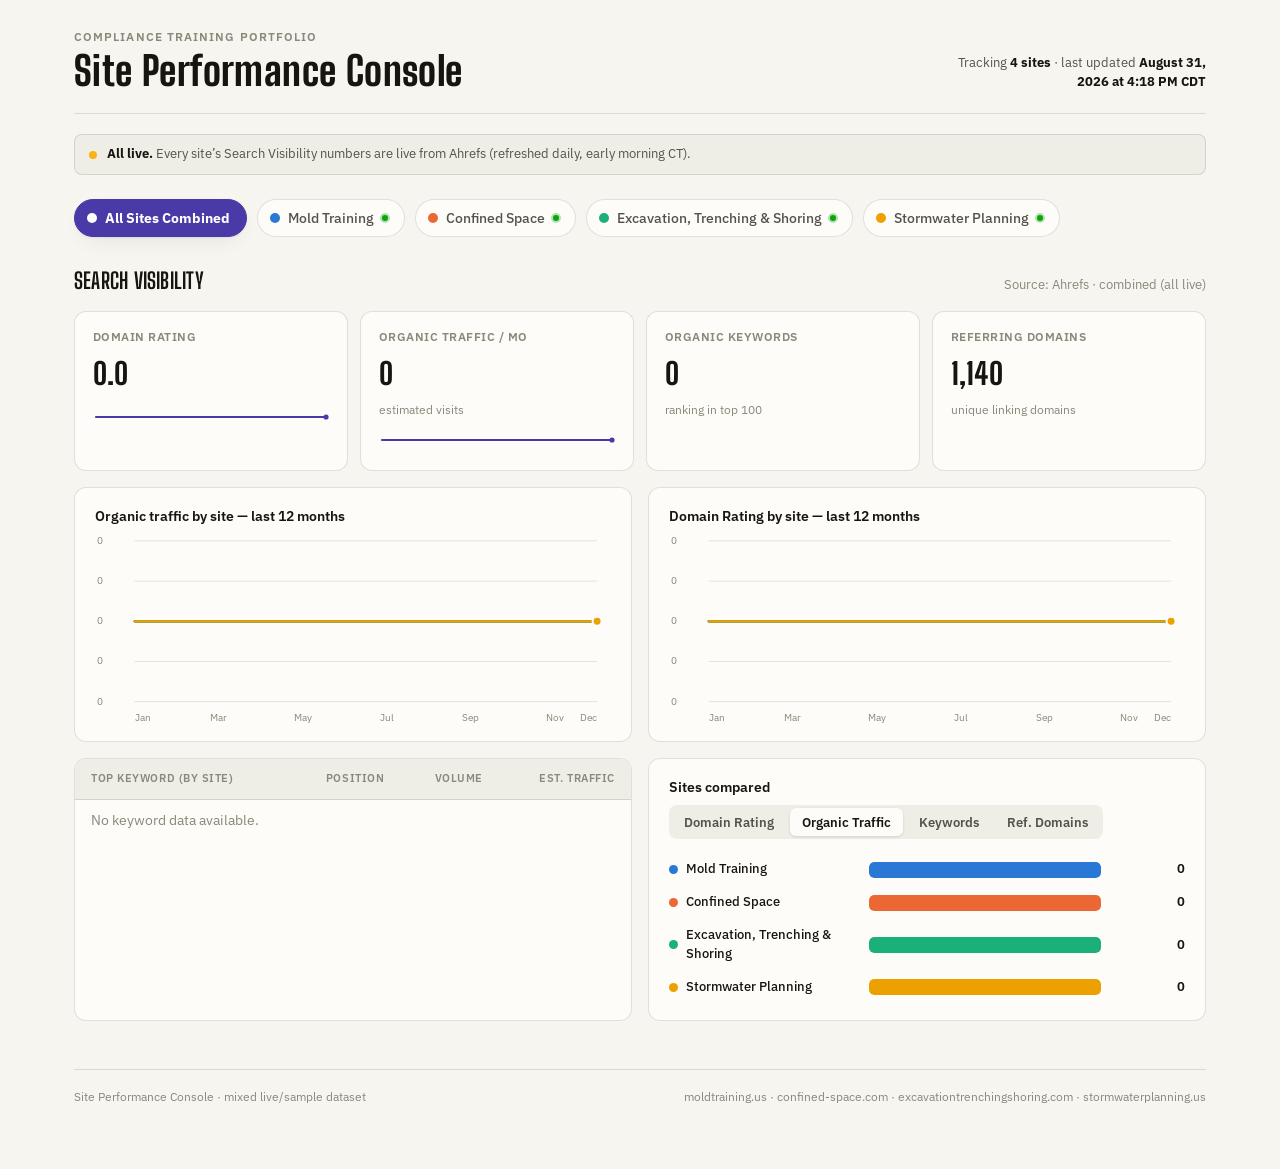
==== index.html @ d54c28fd "Show Central time on the last-updated timestamp "Last updated" now reflects the data file's actual g" ====
<!doctype html>
<html lang="en">
<head>
<meta charset="utf-8">
<meta name="viewport" content="width=device-width,initial-scale=1">
<title>Site Performance Console</title>
<link rel="preconnect" href="https://fonts.googleapis.com">
<link rel="preconnect" href="https://fonts.gstatic.com" crossorigin>
<link href="https://fonts.googleapis.com/css2?family=Big+Shoulders+Display:wght@700;800&family=IBM+Plex+Sans:wght@400;500;600;700&display=swap" rel="stylesheet">

<style>
  /* ============ TOKENS ============ */
  :root{
    color-scheme: light;
    --bg: #f6f5f0;
    --surface: #fdfcf9;
    --surface-2: #efeee6;
    --surface-3: #e8e6dc;
    --text-primary: #17150f;
    --text-secondary: #55524a;
    --text-muted: #8b8779;
    --border: rgba(23,21,15,0.12);
    --border-strong: rgba(23,21,15,0.20);
    --grid-line: #e4e2d8;

    --accent: #4a3aa7;      /* portfolio / combined-view identity (violet, slot 7) */
    --accent-soft: #4a3aa71a;

    --site-mold: #2a78d6;       /* slot 1 blue */
    --site-confined: #eb6834;   /* slot 2 orange */
    --site-excavation: #1baf7a; /* slot 3 aqua */
    --site-stormwater: #eda100; /* slot 4 yellow */

    --good: #0ca30c;
    --warning: #fab219;
    --serious: #ec835a;
    --critical: #d03b3b;
    --delta-good: #006300;
    --delta-bad: #d03b3b;

    --shadow: 0 1px 2px rgba(23,21,15,0.06), 0 8px 24px -12px rgba(23,21,15,0.16);
  }
  @media (prefers-color-scheme: dark){
    :root:not([data-theme="light"]){
      color-scheme: dark;
      --bg: #0e0d0b;
      --surface: #18170f;
      --surface-2: #201f16;
      --surface-3: #29271b;
      --text-primary: #f7f5ee;
      --text-secondary: #c7c3b4;
      --text-muted: #928d7a;
      --border: rgba(247,245,238,0.12);
      --border-strong: rgba(247,245,238,0.22);
      --grid-line: #2c2a20;

      --accent: #9085e9;
      --accent-soft: #9085e926;

      --site-mold: #3987e5;
      --site-confined: #d95926;
      --site-excavation: #199e70;
      --site-stormwater: #c98500;

      --good: #0ca30c;
      --warning: #fab219;
      --serious: #ec835a;
      --critical: #e66767;
      --delta-good: #0ca30c;
      --delta-bad: #e66767;

      --shadow: 0 1px 2px rgba(0,0,0,0.3), 0 8px 28px -12px rgba(0,0,0,0.5);
    }
  }
  :root[data-theme="dark"]{
    color-scheme: dark;
    --bg: #0e0d0b;
    --surface: #18170f;
    --surface-2: #201f16;
    --surface-3: #29271b;
    --text-primary: #f7f5ee;
    --text-secondary: #c7c3b4;
    --text-muted: #928d7a;
    --border: rgba(247,245,238,0.12);
    --border-strong: rgba(247,245,238,0.22);
    --grid-line: #2c2a20;

    --accent: #9085e9;
    --accent-soft: #9085e926;

    --site-mold: #3987e5;
    --site-confined: #d95926;
    --site-excavation: #199e70;
    --site-stormwater: #c98500;

    --good: #0ca30c;
    --warning: #fab219;
    --serious: #ec835a;
    --critical: #e66767;
    --delta-good: #0ca30c;
    --delta-bad: #e66767;

    --shadow: 0 1px 2px rgba(0,0,0,0.3), 0 8px 28px -12px rgba(0,0,0,0.5);
  }

  *{ box-sizing: border-box; }
  html,body{ margin:0; padding:0; }
  body{
    background: var(--bg);
    color: var(--text-primary);
    font-family: 'IBM Plex Sans', system-ui, -apple-system, 'Segoe UI', sans-serif;
    -webkit-font-smoothing: antialiased;
    line-height: 1.45;
  }
  ::selection{ background: var(--accent-soft); }
  a{ color: inherit; }
  button{ font-family: inherit; }
  :focus-visible{ outline: 2px solid var(--accent); outline-offset: 2px; }

  .wrap{
    max-width: 1180px;
    margin: 0 auto;
    padding: 28px 24px 64px;
  }

  /* ============ HEADER ============ */
  .masthead{
    display:flex;
    justify-content: space-between;
    align-items: flex-end;
    gap: 24px;
    flex-wrap: wrap;
    padding-bottom: 22px;
    border-bottom: 1px solid var(--border);
    margin-bottom: 20px;
  }
  .eyebrow{
    font-size: 12px;
    font-weight: 600;
    letter-spacing: 0.09em;
    text-transform: uppercase;
    color: var(--text-muted);
    margin: 0 0 6px;
  }
  h1{
    font-family: 'Big Shoulders Display', system-ui, sans-serif;
    font-weight: 800;
    font-size: 40px;
    letter-spacing: 0.01em;
    line-height: 1;
    margin: 0;
    text-wrap: balance;
  }
  .masthead-meta{
    text-align: right;
    color: var(--text-secondary);
    font-size: 13px;
    max-width: 280px;
  }
  .masthead-meta strong{ color: var(--text-primary); }

  .sample-banner{
    display:flex;
    align-items:center;
    gap:10px;
    background: var(--surface-2);
    border: 1px solid var(--border);
    border-radius: 8px;
    padding: 10px 14px;
    font-size: 13px;
    color: var(--text-secondary);
    margin-bottom: 24px;
  }
  .sample-banner .dot{
    width:8px; height:8px; border-radius:50%;
    background: var(--warning);
    flex: none;
  }
  .sample-banner b{ color: var(--text-primary); }

  /* ============ SITE SELECTOR ============ */
  .selector-row{
    display:flex;
    align-items:center;
    gap:10px;
    flex-wrap: wrap;
    margin-bottom: 28px;
  }
  .site-chip{
    display:flex;
    align-items:center;
    gap:8px;
    padding: 9px 16px 9px 12px;
    border-radius: 999px;
    border: 1px solid var(--border);
    background: var(--surface);
    color: var(--text-secondary);
    font-size: 14px;
    font-weight: 500;
    cursor: pointer;
    transition: border-color .15s ease, color .15s ease, background .15s ease, box-shadow .15s ease;
    white-space: nowrap;
  }
  .site-chip .swatch{
    width: 10px; height: 10px; border-radius: 50%;
    background: var(--chip-color, var(--text-muted));
    flex: none;
  }
  .site-chip:hover{ border-color: var(--border-strong); color: var(--text-primary); }
  .site-chip[aria-pressed="true"]{
    background: var(--chip-color, var(--accent));
    border-color: var(--chip-color, var(--accent));
    color: #fff;
    box-shadow: var(--shadow);
  }
  .site-chip[aria-pressed="true"] .swatch{ background: #fff; }
  .site-chip.all-chip{ font-weight: 700; }
  .live-dot{
    width: 6px; height: 6px; border-radius: 50%;
    background: var(--good);
    box-shadow: 0 0 0 2px color-mix(in srgb, var(--good) 30%, transparent);
    flex: none;
  }
  .site-chip[aria-pressed="true"] .live-dot{ background: #fff; box-shadow: none; }

  /* ============ SECTION HEADERS ============ */
  .section-head{
    display:flex;
    align-items: baseline;
    justify-content: space-between;
    gap: 12px;
    margin: 40px 0 14px;
  }
  .section-head h2{
    font-family: 'Big Shoulders Display', system-ui, sans-serif;
    font-weight: 700;
    font-size: 22px;
    letter-spacing: 0.01em;
    margin: 0;
    text-transform: uppercase;
  }
  .section-head .section-note{
    font-size: 12.5px;
    color: var(--text-muted);
  }
  .section-head.first{ margin-top: 4px; }

  /* ============ KPI TILES ============ */
  .kpi-grid{
    display:grid;
    grid-template-columns: repeat(auto-fit, minmax(190px, 1fr));
    gap: 12px;
  }
  .kpi-tile{
    background: var(--surface);
    border: 1px solid var(--border);
    border-radius: 12px;
    padding: 16px 18px;
    display:flex;
    flex-direction: column;
    gap: 6px;
    min-width: 0;
  }
  .kpi-label{
    font-size: 12px;
    font-weight: 600;
    letter-spacing: 0.04em;
    text-transform: uppercase;
    color: var(--text-muted);
  }
  .kpi-value-row{
    display:flex;
    align-items: baseline;
    gap: 8px;
  }
  .kpi-value{
    font-family: 'Big Shoulders Display', system-ui, sans-serif;
    font-weight: 800;
    font-size: 30px;
    font-variant-numeric: tabular-nums;
    letter-spacing: 0.005em;
  }
  .kpi-delta{
    font-size: 12.5px;
    font-weight: 600;
    font-variant-numeric: tabular-nums;
    display:flex;
    align-items:center;
    gap:2px;
  }
  .kpi-delta.up{ color: var(--delta-good); }
  .kpi-delta.down{ color: var(--delta-bad); }
  .kpi-spark{ margin-top: 2px; height: 28px; width: 100%; }
  .kpi-sub{ font-size: 12px; color: var(--text-muted); }

  /* ============ CARDS / CHARTS ============ */
  .chart-grid{
    display:grid;
    grid-template-columns: 1fr 1fr;
    gap: 16px;
  }
  @media (max-width: 760px){ .chart-grid{ grid-template-columns: 1fr; } }

  .card{
    background: var(--surface);
    border: 1px solid var(--border);
    border-radius: 12px;
    padding: 18px 20px 16px;
  }
  .card-head{
    display:flex;
    justify-content: space-between;
    align-items:center;
    gap: 10px;
    margin-bottom: 8px;
  }
  .card-title{ font-size: 14px; font-weight: 600; }
  .card-title .unit{ color: var(--text-muted); font-weight: 400; }
  .legend{
    display:flex; gap:12px; flex-wrap:wrap;
    font-size: 12px; color: var(--text-secondary);
  }
  .legend .item{ display:flex; align-items:center; gap:6px; }
  .legend .swatch-line{ width:14px; height:3px; border-radius:2px; }

  .metric-tabs{
    display:flex; gap:4px; flex-wrap: wrap;
    background: var(--surface-2);
    padding: 3px;
    border-radius: 8px;
    width: fit-content;
    margin-bottom: 14px;
  }
  .metric-tab{
    border: none;
    background: transparent;
    color: var(--text-secondary);
    font-size: 12.5px;
    font-weight: 600;
    padding: 6px 12px;
    border-radius: 6px;
    cursor: pointer;
  }
  .metric-tab[aria-pressed="true"]{
    background: var(--surface);
    color: var(--text-primary);
    box-shadow: 0 1px 3px rgba(0,0,0,0.12);
  }

  svg.chart{ width: 100%; height: auto; display:block; overflow: visible; }
  .axis-label{ font-size: 10px; fill: var(--text-muted); font-family: 'IBM Plex Sans', sans-serif; }
  .gridline{ stroke: var(--grid-line); stroke-width: 1; }
  .baseline{ stroke: var(--border-strong); stroke-width: 1; }

  .tooltip{
    position: absolute;
    pointer-events: none;
    background: var(--text-primary);
    color: var(--bg);
    font-size: 12px;
    padding: 7px 10px;
    border-radius: 7px;
    box-shadow: var(--shadow);
    white-space: nowrap;
    opacity: 0;
    transform: translate(-50%, -100%);
    transition: opacity .08s ease;
    z-index: 5;
    line-height: 1.5;
  }
  .tooltip.visible{ opacity: 1; }
  .tooltip .t-row{ display:flex; align-items:center; gap:6px; }
  .tooltip .t-swatch{ width:7px; height:7px; border-radius:50%; flex:none; }
  .chart-wrap{ position: relative; }

  .bar-row{
    display:grid;
    grid-template-columns: 190px 1fr 74px;
    align-items: center;
    gap: 10px;
    padding: 7px 0;
  }
  .bar-row .bar-label{
    display:flex; align-items:center; gap:8px;
    font-size: 13px; font-weight: 500;
  }
  .bar-row .bar-label .swatch{ width:9px; height:9px; border-radius:50%; flex:none; }
  .bar-track{
    background: var(--surface-2);
    border-radius: 5px;
    height: 16px;
    overflow: hidden;
    position: relative;
  }
  .bar-fill{
    height: 100%;
    border-radius: 5px;
    min-width: 3px;
  }
  .bar-value{
    font-size: 13px;
    font-weight: 600;
    font-variant-numeric: tabular-nums;
    text-align: right;
  }

  /* ============ TABLES ============ */
  .table-wrap{ overflow-x: auto; border: 1px solid var(--border); border-radius: 12px; background: var(--surface); }
  table{ width:100%; border-collapse: collapse; font-size: 13.5px; min-width: 480px; }
  thead th{
    text-align: left;
    font-size: 11px;
    font-weight: 600;
    letter-spacing: 0.05em;
    text-transform: uppercase;
    color: var(--text-muted);
    padding: 12px 16px;
    border-bottom: 1px solid var(--border);
    background: var(--surface-2);
    white-space: nowrap;
  }
  thead th.num, td.num{ text-align: right; font-variant-numeric: tabular-nums; }
  tbody td{
    padding: 11px 16px;
    border-bottom: 1px solid var(--border);
    color: var(--text-secondary);
  }
  tbody tr:last-child td{ border-bottom: none; }
  tbody td.primary{ color: var(--text-primary); font-weight: 500; }
  .site-tag{
    display:inline-flex; align-items:center; gap:6px;
    font-size: 12px; font-weight: 500; color: var(--text-primary);
  }
  .site-tag .swatch{ width:8px; height:8px; border-radius:50%; flex:none; }
  .pos-pill{
    display:inline-block;
    font-size: 11.5px;
    font-weight: 700;
    padding: 2px 8px;
    border-radius: 999px;
    background: var(--surface-2);
    color: var(--text-secondary);
  }

  .two-col{ display:grid; grid-template-columns: 1fr 1fr; gap: 16px; }
  @media (max-width: 760px){ .two-col{ grid-template-columns: 1fr; } }

  footer{
    margin-top: 48px;
    padding-top: 18px;
    border-top: 1px solid var(--border);
    font-size: 12px;
    color: var(--text-muted);
    display:flex;
    justify-content: space-between;
    flex-wrap: wrap;
    gap: 8px;
  }

  @media (prefers-reduced-motion: reduce){
    *{ transition: none !important; animation: none !important; }
  }
</style>
</head>
<body>

<div class="wrap">

  <div class="masthead">
    <div>
      <p class="eyebrow">Compliance Training Portfolio</p>
      <h1>Site Performance Console</h1>
    </div>
    <div class="masthead-meta">
      Tracking <strong>4 sites</strong> &middot; last updated <strong id="asOfDate">—</strong>
    </div>
  </div>

  <div class="sample-banner">
    <span class="dot"></span>
    <span id="sampleBannerText"><b>Mixed data.</b> Loading Ahrefs status…</span>
  </div>

  <div class="selector-row" id="siteSelector" role="tablist" aria-label="Select site"></div>

  <!-- SEARCH VISIBILITY -->
  <div class="section-head first">
    <h2 id="seoHeading">Search Visibility</h2>
    <span class="section-note" id="seoSourceNote">Source: Ahrefs (sample)</span>
  </div>
  <div class="kpi-grid" id="seoKpis"></div>

  <div class="chart-grid" style="margin-top:16px;" id="seoCharts"></div>

  <div class="two-col" style="margin-top:16px;">
    <div class="table-wrap">
      <table id="keywordsTable">
        <thead><tr><th id="kwCol1">Top keyword</th><th class="num">Position</th><th class="num">Volume</th><th class="num">Est. traffic</th></tr></thead>
        <tbody></tbody>
      </table>
    </div>
    <div class="card" id="compareCardSeo" style="display:none;">
      <div class="card-head"><span class="card-title">Sites compared</span></div>
      <div class="metric-tabs" id="seoMetricTabs"></div>
      <div id="seoBars"></div>
    </div>
  </div>

  <footer>
    <span>Site Performance Console &middot; mixed live/sample dataset</span>
    <span id="footerSites"></span>
  </footer>

</div>

<script>
(function(){
  "use strict";

  function trailingMonths(n){
    var out = [];
    var d = new Date();
    d.setUTCDate(1);
    for (var i=n-1;i>=0;i--){
      var dt = new Date(Date.UTC(d.getUTCFullYear(), d.getUTCMonth()-i, 1));
      out.push(dt.toLocaleDateString("en-US",{month:"short"}));
    }
    return out;
  }
  var MONTHS = trailingMonths(12);

  var SITES = [
    {
      id: "mold", name: "Mold Training", domain: "moldtraining.us", colorVar: "--site-mold",
      seo: {
        dr: 24, drTrend: [21,21,22,22,23,23,23,24,24,24,24,24],
        organicTraffic: 3200, trafficTrend: [2600,2700,2750,2800,2900,2950,3000,3050,3100,3150,3180,3200],
        organicKeywords: 410, referringDomains: 86,
        keywords: [
          { k: "mold inspector certification", pos: 3, vol: 720, traffic: 210 },
          { k: "mold remediation training online", pos: 5, vol: 480, traffic: 95 },
          { k: "IICRC mold course", pos: 2, vol: 260, traffic: 88 },
          { k: "how to become a mold inspector", pos: 9, vol: 590, traffic: 41 }
        ]
      }
    },
    {
      id: "confined", name: "Confined Space", domain: "confined-space.com", colorVar: "--site-confined",
      seo: {
        dr: 0, drTrend: [0,0,0,0,0,0,0,0,0,0,0,0],
        organicTraffic: 0, trafficTrend: [0,0,0,0,0,0,0,0,0,0,0,0],
        organicKeywords: 0, referringDomains: 336,
        referringDomainsNote: "336 linking domains — mostly low-quality paid-backlink packages; Ahrefs discounts them, which is why Domain Rating stays at 0",
        keywords: []
      }
    },
    {
      id: "excavation", name: "Excavation, Trenching & Shoring", domain: "excavationtrenchingshoring.com", colorVar: "--site-excavation",
      seo: {
        dr: 19, drTrend: [16,17,17,17,18,18,18,19,19,19,19,19],
        organicTraffic: 2100, trafficTrend: [1700,1750,1800,1850,1880,1900,1950,1980,2000,2050,2080,2100],
        organicKeywords: 290, referringDomains: 54,
        keywords: [
          { k: "trenching and shoring training", pos: 3, vol: 390, traffic: 88 },
          { k: "competent person excavation", pos: 5, vol: 320, traffic: 61 },
          { k: "OSHA excavation safety course", pos: 7, vol: 410, traffic: 48 },
          { k: "trench collapse prevention training", pos: 11, vol: 180, traffic: 14 }
        ]
      }
    },
    {
      id: "stormwater", name: "Stormwater Planning", domain: "stormwaterplanning.us", colorVar: "--site-stormwater",
      seo: {
        dr: 27, drTrend: [23,24,24,25,25,26,26,26,27,27,27,27],
        organicTraffic: 4300, trafficTrend: [3400,3500,3600,3700,3800,3900,3980,4050,4120,4200,4250,4300],
        organicKeywords: 380, referringDomains: 97,
        keywords: [
          { k: "SWPPP training course", pos: 2, vol: 610, traffic: 175 },
          { k: "stormwater pollution prevention plan template", pos: 8, vol: 940, traffic: 82 },
          { k: "qualified SWPPP practitioner", pos: 3, vol: 210, traffic: 64 },
          { k: "stormwater compliance training", pos: 6, vol: 260, traffic: 39 }
        ]
      }
    }
  ];

  var state = { active: "all" };

  /* ---------- helpers ---------- */
  function cssVar(name){ return getComputedStyle(document.documentElement).getPropertyValue(name).trim(); }
  function fmtInt(n){ var r = Math.round(n); if (r === 0) r = 0; return r.toLocaleString("en-US"); }
  function fmtFixed(n, digits){ var v = Number(n.toFixed(digits)); if (v === 0) v = 0; return v.toFixed(digits); }
  function fmtPct(n){ return n.toFixed(1) + "%"; }
  function fmtTime(sec){
    var m = Math.floor(sec/60), s = Math.round(sec%60);
    return m + "m " + (s<10?"0":"") + s + "s";
  }
  function pct(from, to){ if (!from) return to ? 100 : 0; return ((to - from) / from) * 100; }
  function el(tag, cls, html){
    var e = document.createElement(tag);
    if (cls) e.className = cls;
    if (html !== undefined) e.innerHTML = html;
    return e;
  }
  function siteById(id){ for (var i=0;i<SITES.length;i++) if (SITES[i].id===id) return SITES[i]; return null; }

  /* aggregate across all sites for combined view */
  function aggregate(){
    var n = SITES.length;
    var sumSeo = { dr:0, organicTraffic:0, organicKeywords:0, referringDomains:0 };
    var drTrend = new Array(12).fill(0);
    var trafficTrend = new Array(12).fill(0);
    SITES.forEach(function(s){
      sumSeo.dr += s.seo.dr;
      sumSeo.organicTraffic += s.seo.organicTraffic;
      sumSeo.organicKeywords += s.seo.organicKeywords;
      sumSeo.referringDomains += s.seo.referringDomains;
      for (var i=0;i<12;i++){
        drTrend[i] += s.seo.drTrend[i];
        trafficTrend[i] += s.seo.trafficTrend[i];
      }
    });
    for (var i=0;i<12;i++) drTrend[i] = drTrend[i]/n;
    var allKeywords = [];
    SITES.forEach(function(s){
      s.seo.keywords.slice(0,2).forEach(function(k){ allKeywords.push(Object.assign({ site:s }, k)); });
    });
    allKeywords.sort(function(a,b){ return b.traffic - a.traffic; });
    return {
      id: "all", name: "All Sites Combined", domain: SITES.length + " sites",
      colorVar: "--accent",
      seo: {
        dr: sumSeo.dr / n, drTrend: drTrend,
        organicTraffic: sumSeo.organicTraffic, trafficTrend: trafficTrend,
        organicKeywords: sumSeo.organicKeywords, referringDomains: sumSeo.referringDomains,
        keywords: allKeywords
      }
    };
  }

  /* ---------- site selector ---------- */
  function renderSelector(){
    var wrap = document.getElementById("siteSelector");
    wrap.innerHTML = "";
    var allChip = el("button", "site-chip all-chip");
    allChip.setAttribute("role","tab");
    allChip.innerHTML = '<span class="swatch"></span><span>All Sites Combined</span>';
    allChip.style.setProperty("--chip-color", cssVar("--accent"));
    allChip.addEventListener("click", function(){ setActive("all"); });
    wrap.appendChild(allChip);

    SITES.forEach(function(s){
      var chip = el("button", "site-chip");
      chip.setAttribute("role","tab");
      chip.innerHTML = '<span class="swatch"></span><span>' + s.name + '</span>' +
        (s.liveSeo ? '<span class="live-dot" title="Live SEO data from Ahrefs"></span>' : '');
      chip.style.setProperty("--chip-color", cssVar(s.colorVar));
      chip.addEventListener("click", function(){ setActive(s.id); });
      wrap.appendChild(chip);
    });
    updateSelectorPressed();
  }
  function updateSelectorPressed(){
    var chips = document.querySelectorAll("#siteSelector .site-chip");
    chips.forEach(function(c, i){
      var id = i === 0 ? "all" : SITES[i-1].id;
      c.setAttribute("aria-pressed", id === state.active ? "true" : "false");
    });
  }

  /* ---------- KPI rendering ---------- */
  function kpiTile(label, value, deltaText, deltaDir, sub, sparkValues, color){
    var tile = el("div", "kpi-tile");
    tile.appendChild(el("div", "kpi-label", label));
    var row = el("div", "kpi-value-row");
    row.appendChild(el("div", "kpi-value", value));
    if (deltaText){
      row.appendChild(el("div", "kpi-delta " + deltaDir, (deltaDir==="up"?"▲ ":"▼ ") + deltaText));
    }
    tile.appendChild(row);
    if (sub) tile.appendChild(el("div", "kpi-sub", sub));
    if (sparkValues){
      var s = el("div", "kpi-spark");
      s.innerHTML = sparkSVG(sparkValues, color);
      tile.appendChild(s);
    }
    return tile;
  }

  function sparkSVG(values, color){
    var w = 240, h = 28, pad = 3;
    var min = Math.min.apply(null, values), max = Math.max.apply(null, values);
    if (min === max){ min -= 1; max += 1; }
    var pts = values.map(function(v, i){
      var x = pad + (i/(values.length-1)) * (w - pad*2);
      var y = h - pad - ((v-min)/(max-min)) * (h - pad*2);
      return [x,y];
    });
    var d = "M" + pts.map(function(p){ return p[0].toFixed(1)+","+p[1].toFixed(1); }).join(" L");
    var last = pts[pts.length-1];
    return '<svg viewBox="0 0 '+w+' '+h+'" preserveAspectRatio="none" style="width:100%;height:100%;overflow:visible;">'+
      '<path d="'+d+'" fill="none" stroke="'+color+'" stroke-width="2" stroke-linecap="round" stroke-linejoin="round"/>'+
      '<circle cx="'+last[0].toFixed(1)+'" cy="'+last[1].toFixed(1)+'" r="2.6" fill="'+color+'"/>'+
      '</svg>';
  }

  function renderSeoKpis(data, color){
    var wrap = document.getElementById("seoKpis");
    wrap.innerHTML = "";
    var d0 = data.seo.drTrend[0], d1 = data.seo.dr;
    var t0 = data.seo.trafficTrend[0], t1 = data.seo.organicTraffic;
    var drDelta = d1 - d0;
    var trafficDelta = pct(t0, t1);
    var drDeltaText = Math.abs(drDelta) > 0.05 ? (Math.abs(drDelta).toFixed(1) + " pts / 12mo") : null;
    var trafficDeltaText = Math.abs(trafficDelta) > 0.05 ? (Math.abs(trafficDelta).toFixed(0) + "% / 12mo") : null;
    var drSub = (data.liveSeo && data.seoAsOf) ? ("as of " + fmtAsOf(data.seoAsOf)) : null;

    wrap.appendChild(kpiTile("Domain Rating", data.seo.dr.toFixed(state.active==="all"?1:0),
      drDeltaText, drDelta>=0?"up":"down", drSub, data.seo.drTrend, color));
    wrap.appendChild(kpiTile("Organic Traffic / mo", fmtInt(data.seo.organicTraffic),
      trafficDeltaText, trafficDelta>=0?"up":"down", "estimated visits", data.seo.trafficTrend, color));
    wrap.appendChild(kpiTile("Organic Keywords", fmtInt(data.seo.organicKeywords), null, null, "ranking in top 100"));
    wrap.appendChild(kpiTile("Referring Domains", fmtInt(data.seo.referringDomains), null, null, data.seo.referringDomainsNote || "unique linking domains"));
  }

  function fmtAsOf(iso){
    var d = new Date(iso + "T00:00:00");
    return d.toLocaleDateString("en-US", { month:"short", day:"numeric" });
  }


  /* ---------- line chart with hover ---------- */
  function buildLineChart(container, series, opts){
    opts = opts || {};
    var w = 520, h = 200, padL = 40, padR = 14, padT = 14, padB = 24;
    var innerW = w - padL - padR, innerH = h - padT - padB;

    var allVals = [];
    series.forEach(function(s){ allVals = allVals.concat(s.values); });
    var min = Math.min.apply(null, allVals), max = Math.max.apply(null, allVals);
    var span = max - min || 1;
    min -= span*0.08; max += span*0.08;

    function xAt(i){ return padL + (i/(MONTHS.length-1)) * innerW; }
    function yAt(v){ return padT + innerH - ((v-min)/(max-min)) * innerH; }

    var svgns = "http://www.w3.org/2000/svg";
    var svg = document.createElementNS(svgns, "svg");
    svg.setAttribute("viewBox", "0 0 " + w + " " + h);
    svg.setAttribute("class", "chart");
    svg.setAttribute("role", "img");
    svg.setAttribute("aria-label", opts.ariaLabel || "line chart");

    var gridCount = 4;
    for (var g=0; g<=gridCount; g++){
      var gy = padT + (innerH/gridCount)*g;
      var line = document.createElementNS(svgns, "line");
      line.setAttribute("x1", padL); line.setAttribute("x2", w-padR);
      line.setAttribute("y1", gy); line.setAttribute("y2", gy);
      line.setAttribute("class", "gridline");
      svg.appendChild(line);
      var val = max - (span_full(min,max)/gridCount)*g;
      var label = document.createElementNS(svgns, "text");
      label.setAttribute("x", 2); label.setAttribute("y", gy+3);
      label.setAttribute("class", "axis-label");
      label.textContent = opts.yFormat ? opts.yFormat(val) : Math.round(val);
      svg.appendChild(label);
    }
    function span_full(a,b){ return b-a; }

    MONTHS.forEach(function(m, i){
      if (i % (MONTHS.length > 8 ? 2 : 1) !== 0 && i !== MONTHS.length-1) return;
      var t = document.createElementNS(svgns, "text");
      t.setAttribute("x", xAt(i)); t.setAttribute("y", h-4);
      t.setAttribute("class", "axis-label");
      t.setAttribute("text-anchor", i===0 ? "start" : (i===MONTHS.length-1 ? "end" : "middle"));
      t.textContent = m;
      svg.appendChild(t);
    });

    series.forEach(function(s){
      var gradId = "grad-" + Math.random().toString(36).slice(2);
      var defs = document.createElementNS(svgns, "defs");
      var grad = document.createElementNS(svgns, "linearGradient");
      grad.setAttribute("id", gradId);
      grad.setAttribute("x1","0"); grad.setAttribute("y1","0"); grad.setAttribute("x2","0"); grad.setAttribute("y2","1");
      var stop1 = document.createElementNS(svgns,"stop"); stop1.setAttribute("offset","0%"); stop1.setAttribute("stop-color", s.color); stop1.setAttribute("stop-opacity","0.22");
      var stop2 = document.createElementNS(svgns,"stop"); stop2.setAttribute("offset","100%"); stop2.setAttribute("stop-color", s.color); stop2.setAttribute("stop-opacity","0");
      grad.appendChild(stop1); grad.appendChild(stop2);
      defs.appendChild(grad); svg.appendChild(defs);

      var pts = s.values.map(function(v,i){ return [xAt(i), yAt(v)]; });
      var linePath = "M" + pts.map(function(p){ return p[0].toFixed(1)+","+p[1].toFixed(1); }).join(" L");
      var areaPath = linePath + " L" + pts[pts.length-1][0].toFixed(1) + "," + (padT+innerH) + " L" + pts[0][0].toFixed(1) + "," + (padT+innerH) + " Z";

      if (series.length === 1){
        var area = document.createElementNS(svgns, "path");
        area.setAttribute("d", areaPath);
        area.setAttribute("fill", "url(#"+gradId+")");
        area.setAttribute("stroke", "none");
        svg.appendChild(area);
      }

      var path = document.createElementNS(svgns, "path");
      path.setAttribute("d", linePath);
      path.setAttribute("fill", "none");
      path.setAttribute("stroke", s.color);
      path.setAttribute("stroke-width", "2.25");
      path.setAttribute("stroke-linecap", "round");
      path.setAttribute("stroke-linejoin", "round");
      svg.appendChild(path);

      var endPt = pts[pts.length-1];
      var endDot = document.createElementNS(svgns, "circle");
      endDot.setAttribute("cx", endPt[0]); endDot.setAttribute("cy", endPt[1]);
      endDot.setAttribute("r", "4.5");
      endDot.setAttribute("fill", s.color);
      endDot.setAttribute("stroke", cssVar("--surface"));
      endDot.setAttribute("stroke-width", "2");
      svg.appendChild(endDot);

      s._pts = pts;
    });

    // hover layer
    var hoverLine = document.createElementNS(svgns, "line");
    hoverLine.setAttribute("y1", padT); hoverLine.setAttribute("y2", padT+innerH);
    hoverLine.setAttribute("stroke", cssVar("--border-strong"));
    hoverLine.setAttribute("stroke-width","1");
    hoverLine.setAttribute("opacity","0");
    svg.appendChild(hoverLine);

    var hoverDots = series.map(function(s){
      var c = document.createElementNS(svgns, "circle");
      c.setAttribute("r","5"); c.setAttribute("fill", s.color);
      c.setAttribute("stroke", cssVar("--surface")); c.setAttribute("stroke-width","2");
      c.setAttribute("opacity","0");
      svg.appendChild(c);
      return c;
    });

    var overlay = document.createElementNS(svgns, "rect");
    overlay.setAttribute("x", padL); overlay.setAttribute("y", padT);
    overlay.setAttribute("width", innerW); overlay.setAttribute("height", innerH);
    overlay.setAttribute("fill", "transparent");
    svg.appendChild(overlay);

    var chartWrap = el("div", "chart-wrap");
    chartWrap.appendChild(svg);
    var tooltip = el("div", "tooltip");
    chartWrap.appendChild(tooltip);
    container.appendChild(chartWrap);

    overlay.addEventListener("mousemove", function(e){
      var rect = svg.getBoundingClientRect();
      var scaleX = w / rect.width;
      var mx = (e.clientX - rect.left) * scaleX;
      var idx = Math.round(((mx - padL) / innerW) * (MONTHS.length-1));
      idx = Math.max(0, Math.min(MONTHS.length-1, idx));
      var hx = xAt(idx);
      hoverLine.setAttribute("x1", hx); hoverLine.setAttribute("x2", hx);
      hoverLine.setAttribute("opacity","1");
      var html = "<div style='font-weight:600;margin-bottom:3px;'>" + MONTHS[idx] + "</div>";
      series.forEach(function(s, si){
        var pt = s._pts[idx];
        hoverDots[si].setAttribute("cx", pt[0]); hoverDots[si].setAttribute("cy", pt[1]);
        hoverDots[si].setAttribute("opacity","1");
        var v = s.values[idx];
        html += "<div class='t-row'><span class='t-swatch' style='background:"+s.color+"'></span>" +
          s.name + ": <strong>" + (opts.yFormat ? opts.yFormat(v) : fmtInt(v)) + "</strong></div>";
      });
      tooltip.innerHTML = html;
      tooltip.classList.add("visible");
      var boundRect = chartWrap.getBoundingClientRect();
      var tipX = (hx/w) * boundRect.width;
      tooltip.style.left = tipX + "px";
      tooltip.style.top = "0px";
    });
    overlay.addEventListener("mouseleave", function(){
      hoverLine.setAttribute("opacity","0");
      hoverDots.forEach(function(d){ d.setAttribute("opacity","0"); });
      tooltip.classList.remove("visible");
    });
  }

  function renderSeoCharts(data, color){
    var wrap = document.getElementById("seoCharts");
    wrap.innerHTML = "";

    if (state.active === "all"){
      var card1 = el("div", "card");
      card1.appendChild(el("div","card-title","Organic traffic by site — last 12 months"));
      buildLineChart(card1, SITES.map(function(s){ return { name: s.name, color: cssVar(s.colorVar), values: s.seo.trafficTrend }; }),
        { ariaLabel: "Organic traffic by site", yFormat: fmtInt });
      wrap.appendChild(card1);

      var card2 = el("div", "card");
      card2.appendChild(el("div","card-title","Domain Rating by site — last 12 months"));
      buildLineChart(card2, SITES.map(function(s){ return { name: s.name, color: cssVar(s.colorVar), values: s.seo.drTrend }; }),
        { ariaLabel: "Domain rating by site", yFormat: function(v){ return fmtFixed(v, 0); } });
      wrap.appendChild(card2);
    } else {
      var c1 = el("div","card");
      c1.appendChild(el("div","card-title","Organic traffic <span class='unit'>— last 12 months</span>"));
      buildLineChart(c1, [{ name: data.name, color: color, values: data.seo.trafficTrend }], { ariaLabel:"Organic traffic trend", yFormat: fmtInt });
      wrap.appendChild(c1);

      var c2 = el("div","card");
      c2.appendChild(el("div","card-title","Domain Rating <span class='unit'>— last 12 months</span>"));
      buildLineChart(c2, [{ name: data.name, color: color, values: data.seo.drTrend }], { ariaLabel:"Domain rating trend", yFormat: function(v){ return fmtFixed(v, 0); } });
      wrap.appendChild(c2);
    }
  }

  /* ---------- comparison bar charts (All Sites view) ---------- */
  var SEO_METRICS = [
    { key: "dr", label: "Domain Rating", format: function(v){return v.toFixed(0);}, get: function(s){return s.seo.dr;} },
    { key: "traffic", label: "Organic Traffic", format: fmtInt, get: function(s){return s.seo.organicTraffic;} },
    { key: "keywords", label: "Keywords", format: fmtInt, get: function(s){return s.seo.organicKeywords;} },
    { key: "domains", label: "Ref. Domains", format: fmtInt, get: function(s){return s.seo.referringDomains;} }
  ];

  function renderMetricTabs(container, metrics, activeKey, onChange){
    container.innerHTML = "";
    metrics.forEach(function(m){
      var tab = el("button", "metric-tab", m.label);
      tab.setAttribute("aria-pressed", m.key === activeKey ? "true" : "false");
      tab.addEventListener("click", function(){ onChange(m.key); });
      container.appendChild(tab);
    });
  }

  function renderBarCompare(container, metrics, activeKey){
    var metric = metrics.filter(function(m){ return m.key === activeKey; })[0];
    container.innerHTML = "";
    var maxVal = Math.max.apply(null, SITES.map(metric.get));
    SITES.slice().sort(function(a,b){ return metric.get(b) - metric.get(a); }).forEach(function(s){
      var row = el("div","bar-row");
      var label = el("div","bar-label");
      label.innerHTML = '<span class="swatch" style="background:'+cssVar(s.colorVar)+'"></span>' + s.name;
      row.appendChild(label);
      var track = el("div","bar-track");
      var fill = el("div","bar-fill");
      var val = metric.get(s);
      fill.style.width = (val/maxVal*100).toFixed(0) + "%";
      fill.style.background = cssVar(s.colorVar);
      track.appendChild(fill);
      row.appendChild(track);
      row.appendChild(el("div","bar-value", metric.format(val)));
      container.appendChild(row);
    });
  }

  var seoActiveMetric = "traffic";

  function renderCompareCards(){
    var seoCard = document.getElementById("compareCardSeo");
    if (state.active === "all"){
      seoCard.style.display = "";

      renderMetricTabs(document.getElementById("seoMetricTabs"), SEO_METRICS, seoActiveMetric, function(key){
        seoActiveMetric = key;
        renderCompareCards();
      });
      renderBarCompare(document.getElementById("seoBars"), SEO_METRICS, seoActiveMetric);
    } else {
      seoCard.style.display = "none";
    }
  }

  /* ---------- tables ---------- */
  function renderKeywordsTable(data){
    var tbody = document.querySelector("#keywordsTable tbody");
    tbody.innerHTML = "";
    document.getElementById("kwCol1").textContent = state.active === "all" ? "Top keyword (by site)" : "Top keyword";
    if (!data.seo.keywords.length){
      var emptyRow = document.createElement("tr");
      emptyRow.innerHTML = "<td class='primary' colspan='4' style='color:var(--text-muted);font-weight:400;'>" +
        (data.liveSeo ? "No ranking keywords yet — Ahrefs reports 0 organic keywords for this domain." : "No keyword data available.") +
        "</td>";
      tbody.appendChild(emptyRow);
      return;
    }
    data.seo.keywords.slice(0,6).forEach(function(k){
      var tr = document.createElement("tr");
      var nameCell = "<td class='primary'>" + k.k + (k.site ? "<br><span class='site-tag'><span class='swatch' style='background:"+cssVar(k.site.colorVar)+"'></span>"+k.site.name+"</span>" : "") + "</td>";
      tr.innerHTML = nameCell +
        "<td class='num'><span class='pos-pill'>#"+k.pos+"</span></td>" +
        "<td class='num'>" + fmtInt(k.vol) + "</td>" +
        "<td class='num'>" + fmtInt(k.traffic) + "</td>";
      tbody.appendChild(tr);
    });
  }

  /* ---------- live Ahrefs data ---------- */
  var lastGeneratedAt = null;

  function formatAsOf(iso){
    var d = iso ? new Date(iso) : new Date();
    return new Intl.DateTimeFormat("en-US", {
      month: "long", day: "numeric", year: "numeric",
      hour: "numeric", minute: "2-digit",
      timeZone: "America/Chicago", timeZoneName: "short"
    }).format(d);
  }

  function loadLiveData(){
    return fetch("data/latest.json", { cache: "no-store" })
      .then(function(res){ if (!res.ok) throw new Error("no data file"); return res.json(); })
      .then(function(payload){
        lastGeneratedAt = (payload && payload.generatedAt) || null;
        var sites = (payload && payload.sites) || {};
        Object.keys(sites).forEach(function(id){
          var site = siteById(id);
          var live = sites[id];
          if (!site || !live) return;
          site.seo = {
            dr: live.dr, drTrend: live.drTrend,
            organicTraffic: live.organicTraffic, trafficTrend: live.trafficTrend,
            organicKeywords: live.organicKeywords, referringDomains: live.referringDomains,
            keywords: live.keywords || []
          };
          site.liveSeo = true;
          site.seoAsOf = live.asOf;
        });
      })
      .catch(function(){ /* data/latest.json not available yet — keep sample data */ });
  }

  function updateSampleBanner(){
    var liveNames = SITES.filter(function(s){ return s.liveSeo; }).map(function(s){ return s.name; });
    var sampleNames = SITES.filter(function(s){ return !s.liveSeo; }).map(function(s){ return s.name; });
    var text;
    if (liveNames.length === SITES.length){
      text = "<b>All live.</b> Every site&rsquo;s Search Visibility numbers are live from Ahrefs (refreshed daily, early morning CT).";
    } else if (liveNames.length === 0){
      text = "<b>Sample data.</b> No sites are connected to Ahrefs yet &mdash; all Search Visibility figures below are placeholders.";
    } else {
      text = "<b>Mixed data.</b> " + liveNames.join(" and ") + "&rsquo;s" +
        " Search Visibility numbers are live from Ahrefs (refreshed daily, early morning CT). " +
        (sampleNames.length === 1 ? sampleNames[0] + "&rsquo;s" : "The other " + sampleNames.length + " sites&rsquo;") +
        " SEO figures are still sample data pending their Ahrefs connections.";
    }
    document.getElementById("sampleBannerText").innerHTML = text;
  }

  /* ---------- master render ---------- */
  function setActive(id){
    state.active = id;
    updateSelectorPressed();
    render();
  }

  function render(){
    var data = state.active === "all" ? aggregate() : siteById(state.active);
    var color = cssVar(data.colorVar);

    var seoNote;
    if (state.active === "all"){
      var liveCount = SITES.filter(function(s){ return s.liveSeo; }).length;
      seoNote = liveCount === 0 ? "Source: Ahrefs (sample)" :
        liveCount === SITES.length ? "Source: Ahrefs · combined (all live)" :
        "Source: Ahrefs · combined (" + liveCount + " of " + SITES.length + " sites live)";
    } else if (data.liveSeo){
      seoNote = "Source: Ahrefs · live, refreshed daily ~12:30am CT";
    } else {
      seoNote = "Source: Ahrefs (sample)";
    }
    document.getElementById("seoSourceNote").textContent = seoNote;

    renderSeoKpis(data, color);
    renderSeoCharts(data, color);
    renderCompareCards();
    renderKeywordsTable(data);
  }

  function init(){
    document.getElementById("asOfDate").textContent = formatAsOf(null);
    document.getElementById("footerSites").textContent = SITES.map(function(s){ return s.domain; }).join(" · ");
    window.addEventListener("resize", function(){ /* svg is viewBox-scaled, no rebuild needed */ });
    loadLiveData().then(function(){
      document.getElementById("asOfDate").textContent = formatAsOf(lastGeneratedAt);
      updateSampleBanner();
      renderSelector();
      render();
    });
  }

  if (document.readyState === "loading"){
    document.addEventListener("DOMContentLoaded", init);
  } else {
    init();
  }
})();
</script>

</body>
</html>
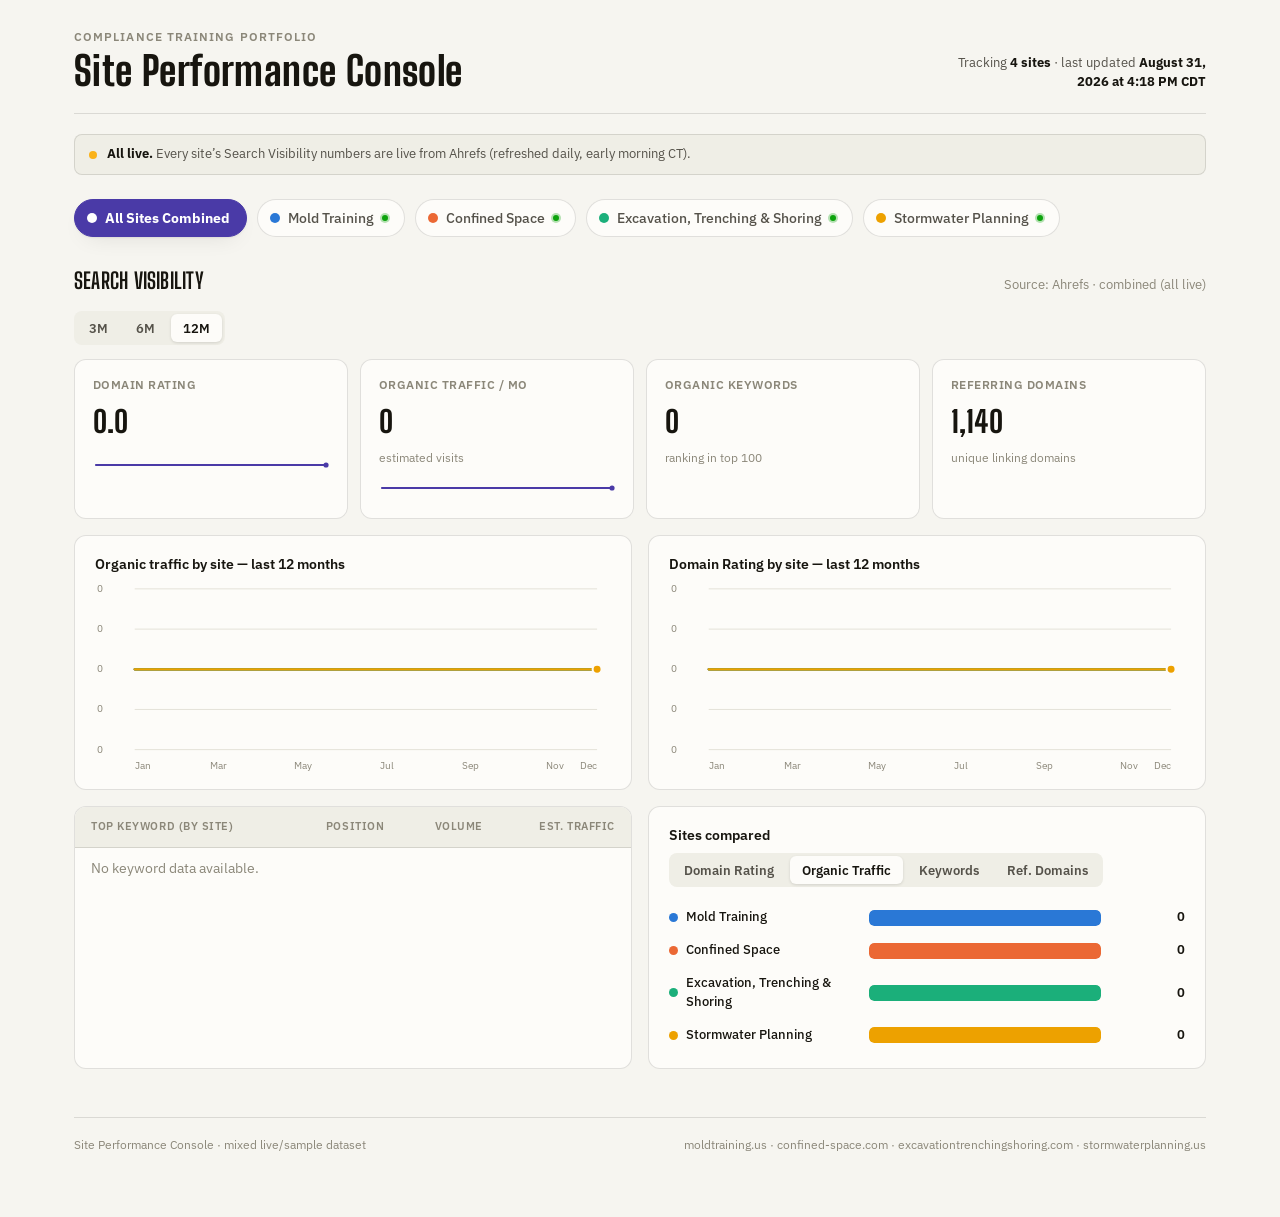
==== commit 0bd19d65: "Add 3M/6M/12M date range filter to Search Visibility charts New range tabs under the section header " ====
--- a/index.html
+++ b/index.html
@@ -488,6 +488,7 @@
     <h2 id="seoHeading">Search Visibility</h2>
     <span class="section-note" id="seoSourceNote">Source: Ahrefs (sample)</span>
   </div>
+  <div class="metric-tabs" id="rangeTabs" role="tablist" aria-label="Date range"></div>
   <div class="kpi-grid" id="seoKpis"></div>
 
   <div class="chart-grid" style="margin-top:16px;" id="seoCharts"></div>
@@ -523,7 +524,7 @@
     d.setUTCDate(1);
     for (var i=n-1;i>=0;i--){
       var dt = new Date(Date.UTC(d.getUTCFullYear(), d.getUTCMonth()-i, 1));
-      out.push(dt.toLocaleDateString("en-US",{month:"short"}));
+      out.push(dt.toLocaleDateString("en-US",{month:"short", timeZone:"UTC"}));
     }
     return out;
   }
@@ -584,7 +585,15 @@
     }
   ];
 
-  var state = { active: "all" };
+  var state = { active: "all", range: 12 };
+
+  var RANGE_OPTIONS = [
+    { key: 3, label: "3M" },
+    { key: 6, label: "6M" },
+    { key: 12, label: "12M" }
+  ];
+  function sliceRange(arr, n){ return arr.slice(Math.max(0, arr.length - n)); }
+  function rangeLabel(n){ return "last " + n + " month" + (n===1?"":"s"); }
 
   /* ---------- helpers ---------- */
   function cssVar(name){ return getComputedStyle(document.documentElement).getPropertyValue(name).trim(); }
@@ -707,18 +716,20 @@
   function renderSeoKpis(data, color){
     var wrap = document.getElementById("seoKpis");
     wrap.innerHTML = "";
-    var d0 = data.seo.drTrend[0], d1 = data.seo.dr;
-    var t0 = data.seo.trafficTrend[0], t1 = data.seo.organicTraffic;
+    var drWindow = sliceRange(data.seo.drTrend, state.range);
+    var trafficWindow = sliceRange(data.seo.trafficTrend, state.range);
+    var d0 = drWindow[0], d1 = data.seo.dr;
+    var t0 = trafficWindow[0], t1 = data.seo.organicTraffic;
     var drDelta = d1 - d0;
     var trafficDelta = pct(t0, t1);
-    var drDeltaText = Math.abs(drDelta) > 0.05 ? (Math.abs(drDelta).toFixed(1) + " pts / 12mo") : null;
-    var trafficDeltaText = Math.abs(trafficDelta) > 0.05 ? (Math.abs(trafficDelta).toFixed(0) + "% / 12mo") : null;
+    var drDeltaText = Math.abs(drDelta) > 0.05 ? (Math.abs(drDelta).toFixed(1) + " pts / " + state.range + "mo") : null;
+    var trafficDeltaText = Math.abs(trafficDelta) > 0.05 ? (Math.abs(trafficDelta).toFixed(0) + "% / " + state.range + "mo") : null;
     var drSub = (data.liveSeo && data.seoAsOf) ? ("as of " + fmtAsOf(data.seoAsOf)) : null;
 
     wrap.appendChild(kpiTile("Domain Rating", data.seo.dr.toFixed(state.active==="all"?1:0),
-      drDeltaText, drDelta>=0?"up":"down", drSub, data.seo.drTrend, color));
+      drDeltaText, drDelta>=0?"up":"down", drSub, drWindow, color));
     wrap.appendChild(kpiTile("Organic Traffic / mo", fmtInt(data.seo.organicTraffic),
-      trafficDeltaText, trafficDelta>=0?"up":"down", "estimated visits", data.seo.trafficTrend, color));
+      trafficDeltaText, trafficDelta>=0?"up":"down", "estimated visits", trafficWindow, color));
     wrap.appendChild(kpiTile("Organic Keywords", fmtInt(data.seo.organicKeywords), null, null, "ranking in top 100"));
     wrap.appendChild(kpiTile("Referring Domains", fmtInt(data.seo.referringDomains), null, null, data.seo.referringDomainsNote || "unique linking domains"));
   }
@@ -732,6 +743,7 @@
   /* ---------- line chart with hover ---------- */
   function buildLineChart(container, series, opts){
     opts = opts || {};
+    var labels = opts.labels || MONTHS;
     var w = 520, h = 200, padL = 40, padR = 14, padT = 14, padB = 24;
     var innerW = w - padL - padR, innerH = h - padT - padB;
 
@@ -741,7 +753,7 @@
     var span = max - min || 1;
     min -= span*0.08; max += span*0.08;
 
-    function xAt(i){ return padL + (i/(MONTHS.length-1)) * innerW; }
+    function xAt(i){ return padL + (labels.length===1 ? 0.5 : i/(labels.length-1)) * innerW; }
     function yAt(v){ return padT + innerH - ((v-min)/(max-min)) * innerH; }
 
     var svgns = "http://www.w3.org/2000/svg";
@@ -768,12 +780,12 @@
     }
     function span_full(a,b){ return b-a; }
 
-    MONTHS.forEach(function(m, i){
-      if (i % (MONTHS.length > 8 ? 2 : 1) !== 0 && i !== MONTHS.length-1) return;
+    labels.forEach(function(m, i){
+      if (i % (labels.length > 8 ? 2 : 1) !== 0 && i !== labels.length-1) return;
       var t = document.createElementNS(svgns, "text");
       t.setAttribute("x", xAt(i)); t.setAttribute("y", h-4);
       t.setAttribute("class", "axis-label");
-      t.setAttribute("text-anchor", i===0 ? "start" : (i===MONTHS.length-1 ? "end" : "middle"));
+      t.setAttribute("text-anchor", i===0 ? "start" : (i===labels.length-1 ? "end" : "middle"));
       t.textContent = m;
       svg.appendChild(t);
     });
@@ -855,12 +867,12 @@
       var rect = svg.getBoundingClientRect();
       var scaleX = w / rect.width;
       var mx = (e.clientX - rect.left) * scaleX;
-      var idx = Math.round(((mx - padL) / innerW) * (MONTHS.length-1));
-      idx = Math.max(0, Math.min(MONTHS.length-1, idx));
+      var idx = Math.round(((mx - padL) / innerW) * (labels.length-1));
+      idx = Math.max(0, Math.min(labels.length-1, idx));
       var hx = xAt(idx);
       hoverLine.setAttribute("x1", hx); hoverLine.setAttribute("x2", hx);
       hoverLine.setAttribute("opacity","1");
-      var html = "<div style='font-weight:600;margin-bottom:3px;'>" + MONTHS[idx] + "</div>";
+      var html = "<div style='font-weight:600;margin-bottom:3px;'>" + labels[idx] + "</div>";
       series.forEach(function(s, si){
         var pt = s._pts[idx];
         hoverDots[si].setAttribute("cx", pt[0]); hoverDots[si].setAttribute("cy", pt[1]);
@@ -886,30 +898,39 @@
   function renderSeoCharts(data, color){
     var wrap = document.getElementById("seoCharts");
     wrap.innerHTML = "";
+    var labels = sliceRange(MONTHS, state.range);
+    var rangeText = rangeLabel(state.range);
 
     if (state.active === "all"){
       var card1 = el("div", "card");
-      card1.appendChild(el("div","card-title","Organic traffic by site — last 12 months"));
-      buildLineChart(card1, SITES.map(function(s){ return { name: s.name, color: cssVar(s.colorVar), values: s.seo.trafficTrend }; }),
-        { ariaLabel: "Organic traffic by site", yFormat: fmtInt });
+      card1.appendChild(el("div","card-title","Organic traffic by site — " + rangeText));
+      buildLineChart(card1, SITES.map(function(s){ return { name: s.name, color: cssVar(s.colorVar), values: sliceRange(s.seo.trafficTrend, state.range) }; }),
+        { ariaLabel: "Organic traffic by site", yFormat: fmtInt, labels: labels });
       wrap.appendChild(card1);
 
       var card2 = el("div", "card");
-      card2.appendChild(el("div","card-title","Domain Rating by site — last 12 months"));
-      buildLineChart(card2, SITES.map(function(s){ return { name: s.name, color: cssVar(s.colorVar), values: s.seo.drTrend }; }),
-        { ariaLabel: "Domain rating by site", yFormat: function(v){ return fmtFixed(v, 0); } });
+      card2.appendChild(el("div","card-title","Domain Rating by site — " + rangeText));
+      buildLineChart(card2, SITES.map(function(s){ return { name: s.name, color: cssVar(s.colorVar), values: sliceRange(s.seo.drTrend, state.range) }; }),
+        { ariaLabel: "Domain rating by site", yFormat: function(v){ return fmtFixed(v, 0); }, labels: labels });
       wrap.appendChild(card2);
     } else {
       var c1 = el("div","card");
-      c1.appendChild(el("div","card-title","Organic traffic <span class='unit'>— last 12 months</span>"));
-      buildLineChart(c1, [{ name: data.name, color: color, values: data.seo.trafficTrend }], { ariaLabel:"Organic traffic trend", yFormat: fmtInt });
+      c1.appendChild(el("div","card-title","Organic traffic <span class='unit'>— " + rangeText + "</span>"));
+      buildLineChart(c1, [{ name: data.name, color: color, values: sliceRange(data.seo.trafficTrend, state.range) }], { ariaLabel:"Organic traffic trend", yFormat: fmtInt, labels: labels });
       wrap.appendChild(c1);
 
       var c2 = el("div","card");
-      c2.appendChild(el("div","card-title","Domain Rating <span class='unit'>— last 12 months</span>"));
-      buildLineChart(c2, [{ name: data.name, color: color, values: data.seo.drTrend }], { ariaLabel:"Domain rating trend", yFormat: function(v){ return fmtFixed(v, 0); } });
+      c2.appendChild(el("div","card-title","Domain Rating <span class='unit'>— " + rangeText + "</span>"));
+      buildLineChart(c2, [{ name: data.name, color: color, values: sliceRange(data.seo.drTrend, state.range) }], { ariaLabel:"Domain rating trend", yFormat: function(v){ return fmtFixed(v, 0); }, labels: labels });
       wrap.appendChild(c2);
     }
+  }
+
+  function renderRangeTabs(){
+    renderMetricTabs(document.getElementById("rangeTabs"), RANGE_OPTIONS, state.range, function(key){
+      state.range = key;
+      render();
+    });
   }
 
   /* ---------- comparison bar charts (All Sites view) ---------- */
@@ -1068,6 +1089,7 @@
     }
     document.getElementById("seoSourceNote").textContent = seoNote;
 
+    renderRangeTabs();
     renderSeoKpis(data, color);
     renderSeoCharts(data, color);
     renderCompareCards();
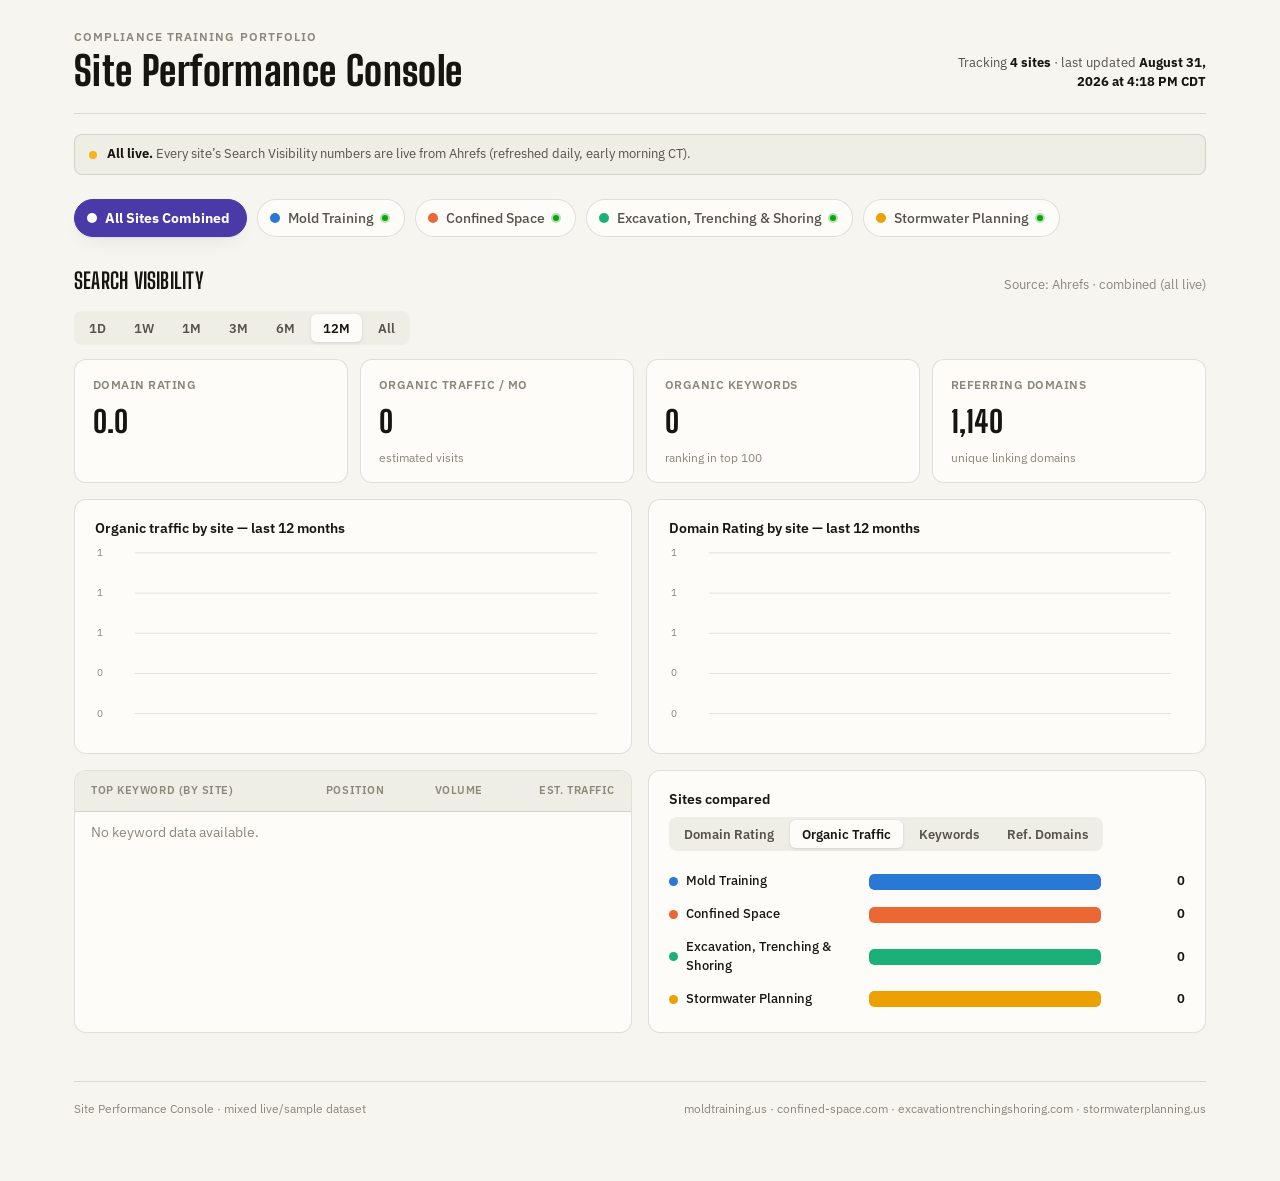
==== commit ff9e41fb: "Add 1D/1W/1M/All ranges alongside 3M/6M/12M The fetch script now pulls two resolutions from Ahrefs p" ====
--- a/index.html
+++ b/index.html
@@ -518,82 +518,125 @@
 (function(){
   "use strict";
 
-  function trailingMonths(n){
+  function isoDate(d){ return d.toISOString().slice(0,10); }
+  function trailingMonthDates(n){
     var out = [];
-    var d = new Date();
-    d.setUTCDate(1);
+    var now = new Date();
     for (var i=n-1;i>=0;i--){
-      var dt = new Date(Date.UTC(d.getUTCFullYear(), d.getUTCMonth()-i, 1));
-      out.push(dt.toLocaleDateString("en-US",{month:"short", timeZone:"UTC"}));
+      out.push(isoDate(new Date(Date.UTC(now.getUTCFullYear(), now.getUTCMonth()-i, 1))));
     }
     return out;
   }
-  var MONTHS = trailingMonths(12);
+  function trailingDayDates(n){
+    var out = [];
+    var now = new Date();
+    for (var i=n-1;i>=0;i--){
+      out.push(isoDate(new Date(Date.UTC(now.getUTCFullYear(), now.getUTCMonth(), now.getUTCDate()-i))));
+    }
+    return out;
+  }
+  // Sample sites only ship a flat 12-point monthly trend; expand that into
+  // the same {daily, monthly} history shape the live Ahrefs data uses, so
+  // the range filter works identically whether data is live or sample.
+  function synthHistory(monthlyDR, monthlyTraffic){
+    var monthDates = trailingMonthDates(monthlyDR.length);
+    var dayDates = trailingDayDates(35);
+    var lastDR = monthlyDR[monthlyDR.length-1];
+    var lastTraffic = monthlyTraffic[monthlyTraffic.length-1];
+    return {
+      monthly: {
+        dr: monthDates.map(function(d,i){ return { date: d, value: monthlyDR[i] }; }),
+        traffic: monthDates.map(function(d,i){ return { date: d, value: monthlyTraffic[i] }; })
+      },
+      daily: {
+        dr: dayDates.map(function(d){ return { date: d, value: lastDR }; }),
+        traffic: dayDates.map(function(d){ return { date: d, value: lastTraffic }; })
+      }
+    };
+  }
 
   var SITES = [
     {
       id: "mold", name: "Mold Training", domain: "moldtraining.us", colorVar: "--site-mold",
       seo: {
-        dr: 24, drTrend: [21,21,22,22,23,23,23,24,24,24,24,24],
-        organicTraffic: 3200, trafficTrend: [2600,2700,2750,2800,2900,2950,3000,3050,3100,3150,3180,3200],
-        organicKeywords: 410, referringDomains: 86,
+        dr: 24, organicTraffic: 3200, organicKeywords: 410, referringDomains: 86,
         keywords: [
           { k: "mold inspector certification", pos: 3, vol: 720, traffic: 210 },
           { k: "mold remediation training online", pos: 5, vol: 480, traffic: 95 },
           { k: "IICRC mold course", pos: 2, vol: 260, traffic: 88 },
           { k: "how to become a mold inspector", pos: 9, vol: 590, traffic: 41 }
-        ]
+        ],
+        history: synthHistory(
+          [21,21,22,22,23,23,23,24,24,24,24,24],
+          [2600,2700,2750,2800,2900,2950,3000,3050,3100,3150,3180,3200]
+        )
       }
     },
     {
       id: "confined", name: "Confined Space", domain: "confined-space.com", colorVar: "--site-confined",
       seo: {
-        dr: 0, drTrend: [0,0,0,0,0,0,0,0,0,0,0,0],
-        organicTraffic: 0, trafficTrend: [0,0,0,0,0,0,0,0,0,0,0,0],
-        organicKeywords: 0, referringDomains: 336,
+        dr: 0, organicTraffic: 0, organicKeywords: 0, referringDomains: 336,
         referringDomainsNote: "336 linking domains — mostly low-quality paid-backlink packages; Ahrefs discounts them, which is why Domain Rating stays at 0",
-        keywords: []
+        keywords: [],
+        history: synthHistory(
+          [0,0,0,0,0,0,0,0,0,0,0,0],
+          [0,0,0,0,0,0,0,0,0,0,0,0]
+        )
       }
     },
     {
       id: "excavation", name: "Excavation, Trenching & Shoring", domain: "excavationtrenchingshoring.com", colorVar: "--site-excavation",
       seo: {
-        dr: 19, drTrend: [16,17,17,17,18,18,18,19,19,19,19,19],
-        organicTraffic: 2100, trafficTrend: [1700,1750,1800,1850,1880,1900,1950,1980,2000,2050,2080,2100],
-        organicKeywords: 290, referringDomains: 54,
+        dr: 19, organicTraffic: 2100, organicKeywords: 290, referringDomains: 54,
         keywords: [
           { k: "trenching and shoring training", pos: 3, vol: 390, traffic: 88 },
           { k: "competent person excavation", pos: 5, vol: 320, traffic: 61 },
           { k: "OSHA excavation safety course", pos: 7, vol: 410, traffic: 48 },
           { k: "trench collapse prevention training", pos: 11, vol: 180, traffic: 14 }
-        ]
+        ],
+        history: synthHistory(
+          [16,17,17,17,18,18,18,19,19,19,19,19],
+          [1700,1750,1800,1850,1880,1900,1950,1980,2000,2050,2080,2100]
+        )
       }
     },
     {
       id: "stormwater", name: "Stormwater Planning", domain: "stormwaterplanning.us", colorVar: "--site-stormwater",
       seo: {
-        dr: 27, drTrend: [23,24,24,25,25,26,26,26,27,27,27,27],
-        organicTraffic: 4300, trafficTrend: [3400,3500,3600,3700,3800,3900,3980,4050,4120,4200,4250,4300],
-        organicKeywords: 380, referringDomains: 97,
+        dr: 27, organicTraffic: 4300, organicKeywords: 380, referringDomains: 97,
         keywords: [
           { k: "SWPPP training course", pos: 2, vol: 610, traffic: 175 },
           { k: "stormwater pollution prevention plan template", pos: 8, vol: 940, traffic: 82 },
           { k: "qualified SWPPP practitioner", pos: 3, vol: 210, traffic: 64 },
           { k: "stormwater compliance training", pos: 6, vol: 260, traffic: 39 }
-        ]
+        ],
+        history: synthHistory(
+          [23,24,24,25,25,26,26,26,27,27,27,27],
+          [3400,3500,3600,3700,3800,3900,3980,4050,4120,4200,4250,4300]
+        )
       }
     }
   ];
 
-  var state = { active: "all", range: 12 };
+  var state = { active: "all", range: "12m" };
 
   var RANGE_OPTIONS = [
-    { key: 3, label: "3M" },
-    { key: 6, label: "6M" },
-    { key: 12, label: "12M" }
+    { key: "1d", label: "1D", granularity: "daily", count: 2 },
+    { key: "1w", label: "1W", granularity: "daily", count: 7 },
+    { key: "1m", label: "1M", granularity: "daily", count: 30 },
+    { key: "3m", label: "3M", granularity: "monthly", count: 3 },
+    { key: "6m", label: "6M", granularity: "monthly", count: 6 },
+    { key: "12m", label: "12M", granularity: "monthly", count: 12 },
+    { key: "all", label: "All", granularity: "monthly", count: Infinity }
   ];
-  function sliceRange(arr, n){ return arr.slice(Math.max(0, arr.length - n)); }
-  function rangeLabel(n){ return "last " + n + " month" + (n===1?"":"s"); }
+  var RANGE_TEXT = {
+    "1d": "last day", "1w": "last week", "1m": "last month",
+    "3m": "last 3 months", "6m": "last 6 months", "12m": "last 12 months", "all": "all time"
+  };
+  var RANGE_SUFFIX = {
+    "1d": "1d", "1w": "7d", "1m": "30d", "3m": "3mo", "6m": "6mo", "12m": "12mo", "all": "all-time"
+  };
+  function rangeOpt(key){ return RANGE_OPTIONS.filter(function(o){ return o.key === key; })[0]; }
 
   /* ---------- helpers ---------- */
   function cssVar(name){ return getComputedStyle(document.documentElement).getPropertyValue(name).trim(); }
@@ -613,23 +656,65 @@
   }
   function siteById(id){ for (var i=0;i<SITES.length;i++) if (SITES[i].id===id) return SITES[i]; return null; }
 
+  /* ---------- history helpers (date-keyed points power the range filter) ---------- */
+  function pointsFor(site, metric, rangeKey){
+    var opt = rangeOpt(rangeKey);
+    var pts = (site.seo.history && site.seo.history[opt.granularity] && site.seo.history[opt.granularity][metric]) || [];
+    pts = pts.slice().sort(function(a,b){ return a.date < b.date ? -1 : a.date > b.date ? 1 : 0; });
+    if (isFinite(opt.count)) pts = pts.slice(Math.max(0, pts.length - opt.count));
+    return pts;
+  }
+  function buildGrid(pointArrays){
+    var set = {};
+    pointArrays.forEach(function(pts){ pts.forEach(function(p){ set[p.date] = true; }); });
+    return Object.keys(set).sort();
+  }
+  function alignPoint(pts, date){
+    for (var i=0;i<pts.length;i++) if (pts[i].date === date) return pts[i].value;
+    return null;
+  }
+  function alignToGrid(pts, grid){
+    return grid.map(function(d){ return alignPoint(pts, d); });
+  }
+  function fmtPointLabel(iso, granularity, rangeKey){
+    var d = new Date(iso + "T00:00:00Z");
+    if (granularity === "daily"){
+      return new Intl.DateTimeFormat("en-US", { month:"short", day:"numeric", timeZone:"UTC" }).format(d);
+    }
+    var opts = { month:"short", timeZone:"UTC" };
+    if (rangeKey === "all") opts.year = "2-digit";
+    return new Intl.DateTimeFormat("en-US", opts).format(d);
+  }
+
+  // Combined history for "All Sites": mean Domain Rating, summed traffic,
+  // per date. Sites can have different history depths (esp. for "all
+  // time"), so this is grid-aligned rather than assumed index-aligned.
+  function combineGranularity(granularity){
+    var drSets = SITES.map(function(s){ return (s.seo.history[granularity] && s.seo.history[granularity].dr) || []; });
+    var trafficSets = SITES.map(function(s){ return (s.seo.history[granularity] && s.seo.history[granularity].traffic) || []; });
+    var drGrid = buildGrid(drSets);
+    var trafficGrid = buildGrid(trafficSets);
+    var dr = drGrid.map(function(date){
+      var vals = drSets.map(function(pts){ return alignPoint(pts, date); }).filter(function(v){ return v != null; });
+      return { date: date, value: vals.length ? vals.reduce(function(a,b){ return a+b; }, 0) / vals.length : null };
+    });
+    var traffic = trafficGrid.map(function(date){
+      var vals = trafficSets.map(function(pts){ return alignPoint(pts, date); });
+      return { date: date, value: vals.reduce(function(a,b){ return a + (b==null?0:b); }, 0) };
+    });
+    return { dr: dr, traffic: traffic };
+  }
+
   /* aggregate across all sites for combined view */
   function aggregate(){
     var n = SITES.length;
     var sumSeo = { dr:0, organicTraffic:0, organicKeywords:0, referringDomains:0 };
-    var drTrend = new Array(12).fill(0);
-    var trafficTrend = new Array(12).fill(0);
     SITES.forEach(function(s){
       sumSeo.dr += s.seo.dr;
       sumSeo.organicTraffic += s.seo.organicTraffic;
       sumSeo.organicKeywords += s.seo.organicKeywords;
       sumSeo.referringDomains += s.seo.referringDomains;
-      for (var i=0;i<12;i++){
-        drTrend[i] += s.seo.drTrend[i];
-        trafficTrend[i] += s.seo.trafficTrend[i];
-      }
-    });
-    for (var i=0;i<12;i++) drTrend[i] = drTrend[i]/n;
+    });
     var allKeywords = [];
     SITES.forEach(function(s){
       s.seo.keywords.slice(0,2).forEach(function(k){ allKeywords.push(Object.assign({ site:s }, k)); });
@@ -639,10 +724,10 @@
       id: "all", name: "All Sites Combined", domain: SITES.length + " sites",
       colorVar: "--accent",
       seo: {
-        dr: sumSeo.dr / n, drTrend: drTrend,
-        organicTraffic: sumSeo.organicTraffic, trafficTrend: trafficTrend,
-        organicKeywords: sumSeo.organicKeywords, referringDomains: sumSeo.referringDomains,
-        keywords: allKeywords
+        dr: sumSeo.dr / n,
+        organicTraffic: sumSeo.organicTraffic, organicKeywords: sumSeo.organicKeywords, referringDomains: sumSeo.referringDomains,
+        keywords: allKeywords,
+        history: { daily: combineGranularity("daily"), monthly: combineGranularity("monthly") }
       }
     };
   }
@@ -716,20 +801,21 @@
   function renderSeoKpis(data, color){
     var wrap = document.getElementById("seoKpis");
     wrap.innerHTML = "";
-    var drWindow = sliceRange(data.seo.drTrend, state.range);
-    var trafficWindow = sliceRange(data.seo.trafficTrend, state.range);
-    var d0 = drWindow[0], d1 = data.seo.dr;
-    var t0 = trafficWindow[0], t1 = data.seo.organicTraffic;
-    var drDelta = d1 - d0;
-    var trafficDelta = pct(t0, t1);
-    var drDeltaText = Math.abs(drDelta) > 0.05 ? (Math.abs(drDelta).toFixed(1) + " pts / " + state.range + "mo") : null;
-    var trafficDeltaText = Math.abs(trafficDelta) > 0.05 ? (Math.abs(trafficDelta).toFixed(0) + "% / " + state.range + "mo") : null;
+    var drVals = pointsFor(data, "dr", state.range).map(function(p){ return p.value; }).filter(function(v){ return v != null; });
+    var trafficVals = pointsFor(data, "traffic", state.range).map(function(p){ return p.value; }).filter(function(v){ return v != null; });
+    var d0 = drVals.length ? drVals[0] : null, d1 = data.seo.dr;
+    var t0 = trafficVals.length ? trafficVals[0] : null, t1 = data.seo.organicTraffic;
+    var drDelta = d0 != null ? d1 - d0 : 0;
+    var trafficDelta = t0 != null ? pct(t0, t1) : 0;
+    var suffix = RANGE_SUFFIX[state.range];
+    var drDeltaText = (d0 != null && Math.abs(drDelta) > 0.05) ? (Math.abs(drDelta).toFixed(1) + " pts / " + suffix) : null;
+    var trafficDeltaText = (t0 != null && Math.abs(trafficDelta) > 0.05) ? (Math.abs(trafficDelta).toFixed(0) + "% / " + suffix) : null;
     var drSub = (data.liveSeo && data.seoAsOf) ? ("as of " + fmtAsOf(data.seoAsOf)) : null;
 
     wrap.appendChild(kpiTile("Domain Rating", data.seo.dr.toFixed(state.active==="all"?1:0),
-      drDeltaText, drDelta>=0?"up":"down", drSub, drWindow, color));
+      drDeltaText, drDelta>=0?"up":"down", drSub, drVals.length > 1 ? drVals : null, color));
     wrap.appendChild(kpiTile("Organic Traffic / mo", fmtInt(data.seo.organicTraffic),
-      trafficDeltaText, trafficDelta>=0?"up":"down", "estimated visits", trafficWindow, color));
+      trafficDeltaText, trafficDelta>=0?"up":"down", "estimated visits", trafficVals.length > 1 ? trafficVals : null, color));
     wrap.appendChild(kpiTile("Organic Keywords", fmtInt(data.seo.organicKeywords), null, null, "ranking in top 100"));
     wrap.appendChild(kpiTile("Referring Domains", fmtInt(data.seo.referringDomains), null, null, data.seo.referringDomainsNote || "unique linking domains"));
   }
@@ -743,18 +829,32 @@
   /* ---------- line chart with hover ---------- */
   function buildLineChart(container, series, opts){
     opts = opts || {};
-    var labels = opts.labels || MONTHS;
+    var labels = opts.labels;
     var w = 520, h = 200, padL = 40, padR = 14, padT = 14, padB = 24;
     var innerW = w - padL - padR, innerH = h - padT - padB;
 
     var allVals = [];
-    series.forEach(function(s){ allVals = allVals.concat(s.values); });
+    series.forEach(function(s){ allVals = allVals.concat(s.values.filter(function(v){ return v != null; })); });
+    if (!allVals.length) allVals = [0, 1];
     var min = Math.min.apply(null, allVals), max = Math.max.apply(null, allVals);
     var span = max - min || 1;
     min -= span*0.08; max += span*0.08;
 
     function xAt(i){ return padL + (labels.length===1 ? 0.5 : i/(labels.length-1)) * innerW; }
     function yAt(v){ return padT + innerH - ((v-min)/(max-min)) * innerH; }
+    function segments(pts){
+      var out = [], cur = [];
+      pts.forEach(function(p){
+        if (p == null){ if (cur.length) out.push(cur); cur = []; }
+        else cur.push(p);
+      });
+      if (cur.length) out.push(cur);
+      return out;
+    }
+    function lastNonNull(pts){
+      for (var i=pts.length-1;i>=0;i--) if (pts[i]) return pts[i];
+      return null;
+    }
 
     var svgns = "http://www.w3.org/2000/svg";
     var svg = document.createElementNS(svgns, "svg");
@@ -771,17 +871,17 @@
       line.setAttribute("y1", gy); line.setAttribute("y2", gy);
       line.setAttribute("class", "gridline");
       svg.appendChild(line);
-      var val = max - (span_full(min,max)/gridCount)*g;
+      var val = max - ((max-min)/gridCount)*g;
       var label = document.createElementNS(svgns, "text");
       label.setAttribute("x", 2); label.setAttribute("y", gy+3);
       label.setAttribute("class", "axis-label");
       label.textContent = opts.yFormat ? opts.yFormat(val) : Math.round(val);
       svg.appendChild(label);
     }
-    function span_full(a,b){ return b-a; }
-
+
+    var labelStep = labels.length > 8 ? Math.ceil(labels.length/8) : 1;
     labels.forEach(function(m, i){
-      if (i % (labels.length > 8 ? 2 : 1) !== 0 && i !== labels.length-1) return;
+      if (i % labelStep !== 0 && i !== labels.length-1) return;
       var t = document.createElementNS(svgns, "text");
       t.setAttribute("x", xAt(i)); t.setAttribute("y", h-4);
       t.setAttribute("class", "axis-label");
@@ -792,44 +892,55 @@
 
     series.forEach(function(s){
       var gradId = "grad-" + Math.random().toString(36).slice(2);
-      var defs = document.createElementNS(svgns, "defs");
-      var grad = document.createElementNS(svgns, "linearGradient");
-      grad.setAttribute("id", gradId);
-      grad.setAttribute("x1","0"); grad.setAttribute("y1","0"); grad.setAttribute("x2","0"); grad.setAttribute("y2","1");
-      var stop1 = document.createElementNS(svgns,"stop"); stop1.setAttribute("offset","0%"); stop1.setAttribute("stop-color", s.color); stop1.setAttribute("stop-opacity","0.22");
-      var stop2 = document.createElementNS(svgns,"stop"); stop2.setAttribute("offset","100%"); stop2.setAttribute("stop-color", s.color); stop2.setAttribute("stop-opacity","0");
-      grad.appendChild(stop1); grad.appendChild(stop2);
-      defs.appendChild(grad); svg.appendChild(defs);
-
-      var pts = s.values.map(function(v,i){ return [xAt(i), yAt(v)]; });
-      var linePath = "M" + pts.map(function(p){ return p[0].toFixed(1)+","+p[1].toFixed(1); }).join(" L");
-      var areaPath = linePath + " L" + pts[pts.length-1][0].toFixed(1) + "," + (padT+innerH) + " L" + pts[0][0].toFixed(1) + "," + (padT+innerH) + " Z";
-
-      if (series.length === 1){
-        var area = document.createElementNS(svgns, "path");
-        area.setAttribute("d", areaPath);
-        area.setAttribute("fill", "url(#"+gradId+")");
-        area.setAttribute("stroke", "none");
-        svg.appendChild(area);
+      var pts = s.values.map(function(v,i){ return v == null ? null : [xAt(i), yAt(v)]; });
+      var segs = segments(pts);
+
+      if (series.length === 1 && segs.length){
+        var defs = document.createElementNS(svgns, "defs");
+        var grad = document.createElementNS(svgns, "linearGradient");
+        grad.setAttribute("id", gradId);
+        grad.setAttribute("x1","0"); grad.setAttribute("y1","0"); grad.setAttribute("x2","0"); grad.setAttribute("y2","1");
+        var stop1 = document.createElementNS(svgns,"stop"); stop1.setAttribute("offset","0%"); stop1.setAttribute("stop-color", s.color); stop1.setAttribute("stop-opacity","0.22");
+        var stop2 = document.createElementNS(svgns,"stop"); stop2.setAttribute("offset","100%"); stop2.setAttribute("stop-color", s.color); stop2.setAttribute("stop-opacity","0");
+        grad.appendChild(stop1); grad.appendChild(stop2);
+        defs.appendChild(grad); svg.appendChild(defs);
+
+        segs.forEach(function(seg){
+          if (seg.length < 2) return;
+          var linePath = "M" + seg.map(function(p){ return p[0].toFixed(1)+","+p[1].toFixed(1); }).join(" L");
+          var areaPath = linePath + " L" + seg[seg.length-1][0].toFixed(1) + "," + (padT+innerH) + " L" + seg[0][0].toFixed(1) + "," + (padT+innerH) + " Z";
+          var area = document.createElementNS(svgns, "path");
+          area.setAttribute("d", areaPath);
+          area.setAttribute("fill", "url(#"+gradId+")");
+          area.setAttribute("stroke", "none");
+          svg.appendChild(area);
+        });
       }
 
-      var path = document.createElementNS(svgns, "path");
-      path.setAttribute("d", linePath);
-      path.setAttribute("fill", "none");
-      path.setAttribute("stroke", s.color);
-      path.setAttribute("stroke-width", "2.25");
-      path.setAttribute("stroke-linecap", "round");
-      path.setAttribute("stroke-linejoin", "round");
-      svg.appendChild(path);
-
-      var endPt = pts[pts.length-1];
-      var endDot = document.createElementNS(svgns, "circle");
-      endDot.setAttribute("cx", endPt[0]); endDot.setAttribute("cy", endPt[1]);
-      endDot.setAttribute("r", "4.5");
-      endDot.setAttribute("fill", s.color);
-      endDot.setAttribute("stroke", cssVar("--surface"));
-      endDot.setAttribute("stroke-width", "2");
-      svg.appendChild(endDot);
+      segs.forEach(function(seg){
+        var d = seg.length === 1
+          ? "M" + seg[0][0].toFixed(1) + "," + seg[0][1].toFixed(1)
+          : "M" + seg.map(function(p){ return p[0].toFixed(1)+","+p[1].toFixed(1); }).join(" L");
+        var path = document.createElementNS(svgns, "path");
+        path.setAttribute("d", d);
+        path.setAttribute("fill", "none");
+        path.setAttribute("stroke", s.color);
+        path.setAttribute("stroke-width", "2.25");
+        path.setAttribute("stroke-linecap", "round");
+        path.setAttribute("stroke-linejoin", "round");
+        svg.appendChild(path);
+      });
+
+      var lastPt = lastNonNull(pts);
+      if (lastPt){
+        var endDot = document.createElementNS(svgns, "circle");
+        endDot.setAttribute("cx", lastPt[0]); endDot.setAttribute("cy", lastPt[1]);
+        endDot.setAttribute("r", "4.5");
+        endDot.setAttribute("fill", s.color);
+        endDot.setAttribute("stroke", cssVar("--surface"));
+        endDot.setAttribute("stroke-width", "2");
+        svg.appendChild(endDot);
+      }
 
       s._pts = pts;
     });
@@ -873,8 +984,14 @@
       hoverLine.setAttribute("x1", hx); hoverLine.setAttribute("x2", hx);
       hoverLine.setAttribute("opacity","1");
       var html = "<div style='font-weight:600;margin-bottom:3px;'>" + labels[idx] + "</div>";
+      var anyRow = false;
       series.forEach(function(s, si){
         var pt = s._pts[idx];
+        if (!pt){
+          hoverDots[si].setAttribute("opacity","0");
+          return;
+        }
+        anyRow = true;
         hoverDots[si].setAttribute("cx", pt[0]); hoverDots[si].setAttribute("cy", pt[1]);
         hoverDots[si].setAttribute("opacity","1");
         var v = s.values[idx];
@@ -882,7 +999,7 @@
           s.name + ": <strong>" + (opts.yFormat ? opts.yFormat(v) : fmtInt(v)) + "</strong></div>";
       });
       tooltip.innerHTML = html;
-      tooltip.classList.add("visible");
+      tooltip.classList.toggle("visible", anyRow);
       var boundRect = chartWrap.getBoundingClientRect();
       var tipX = (hx/w) * boundRect.width;
       tooltip.style.left = tipX + "px";
@@ -895,35 +1012,41 @@
     });
   }
 
+  function buildMetricChart(container, siteList, metric, colorFor){
+    var perSite = siteList.map(function(s){ return pointsFor(s, metric, state.range); });
+    var grid = buildGrid(perSite);
+    var labels = grid.map(function(d){ return fmtPointLabel(d, rangeOpt(state.range).granularity, state.range); });
+    var series = siteList.map(function(s, i){
+      return { name: s.name, color: colorFor(s), values: alignToGrid(perSite[i], grid) };
+    });
+    buildLineChart(container, series, {
+      ariaLabel: (metric === "dr" ? "Domain rating" : "Organic traffic") + " trend",
+      yFormat: metric === "dr" ? function(v){ return fmtFixed(v, 0); } : fmtInt,
+      labels: labels
+    });
+  }
+
   function renderSeoCharts(data, color){
     var wrap = document.getElementById("seoCharts");
     wrap.innerHTML = "";
-    var labels = sliceRange(MONTHS, state.range);
-    var rangeText = rangeLabel(state.range);
-
-    if (state.active === "all"){
-      var card1 = el("div", "card");
-      card1.appendChild(el("div","card-title","Organic traffic by site — " + rangeText));
-      buildLineChart(card1, SITES.map(function(s){ return { name: s.name, color: cssVar(s.colorVar), values: sliceRange(s.seo.trafficTrend, state.range) }; }),
-        { ariaLabel: "Organic traffic by site", yFormat: fmtInt, labels: labels });
-      wrap.appendChild(card1);
-
-      var card2 = el("div", "card");
-      card2.appendChild(el("div","card-title","Domain Rating by site — " + rangeText));
-      buildLineChart(card2, SITES.map(function(s){ return { name: s.name, color: cssVar(s.colorVar), values: sliceRange(s.seo.drTrend, state.range) }; }),
-        { ariaLabel: "Domain rating by site", yFormat: function(v){ return fmtFixed(v, 0); }, labels: labels });
-      wrap.appendChild(card2);
-    } else {
-      var c1 = el("div","card");
-      c1.appendChild(el("div","card-title","Organic traffic <span class='unit'>— " + rangeText + "</span>"));
-      buildLineChart(c1, [{ name: data.name, color: color, values: sliceRange(data.seo.trafficTrend, state.range) }], { ariaLabel:"Organic traffic trend", yFormat: fmtInt, labels: labels });
-      wrap.appendChild(c1);
-
-      var c2 = el("div","card");
-      c2.appendChild(el("div","card-title","Domain Rating <span class='unit'>— " + rangeText + "</span>"));
-      buildLineChart(c2, [{ name: data.name, color: color, values: sliceRange(data.seo.drTrend, state.range) }], { ariaLabel:"Domain rating trend", yFormat: function(v){ return fmtFixed(v, 0); }, labels: labels });
-      wrap.appendChild(c2);
-    }
+    var rangeText = RANGE_TEXT[state.range];
+    var combined = state.active === "all";
+    var siteList = combined ? SITES : [data];
+    var colorFor = combined ? function(s){ return cssVar(s.colorVar); } : function(){ return color; };
+
+    var card1 = el("div", "card");
+    card1.appendChild(el("div","card-title", combined
+      ? ("Organic traffic by site — " + rangeText)
+      : ("Organic traffic <span class='unit'>— " + rangeText + "</span>")));
+    buildMetricChart(card1, siteList, "traffic", colorFor);
+    wrap.appendChild(card1);
+
+    var card2 = el("div", "card");
+    card2.appendChild(el("div","card-title", combined
+      ? ("Domain Rating by site — " + rangeText)
+      : ("Domain Rating <span class='unit'>— " + rangeText + "</span>")));
+    buildMetricChart(card2, siteList, "dr", colorFor);
+    wrap.appendChild(card2);
   }
 
   function renderRangeTabs(){
@@ -1036,10 +1159,10 @@
           var live = sites[id];
           if (!site || !live) return;
           site.seo = {
-            dr: live.dr, drTrend: live.drTrend,
-            organicTraffic: live.organicTraffic, trafficTrend: live.trafficTrend,
+            dr: live.dr, organicTraffic: live.organicTraffic,
             organicKeywords: live.organicKeywords, referringDomains: live.referringDomains,
-            keywords: live.keywords || []
+            keywords: live.keywords || [],
+            history: live.history || { daily: {dr:[],traffic:[]}, monthly: {dr:[],traffic:[]} }
           };
           site.liveSeo = true;
           site.seoAsOf = live.asOf;
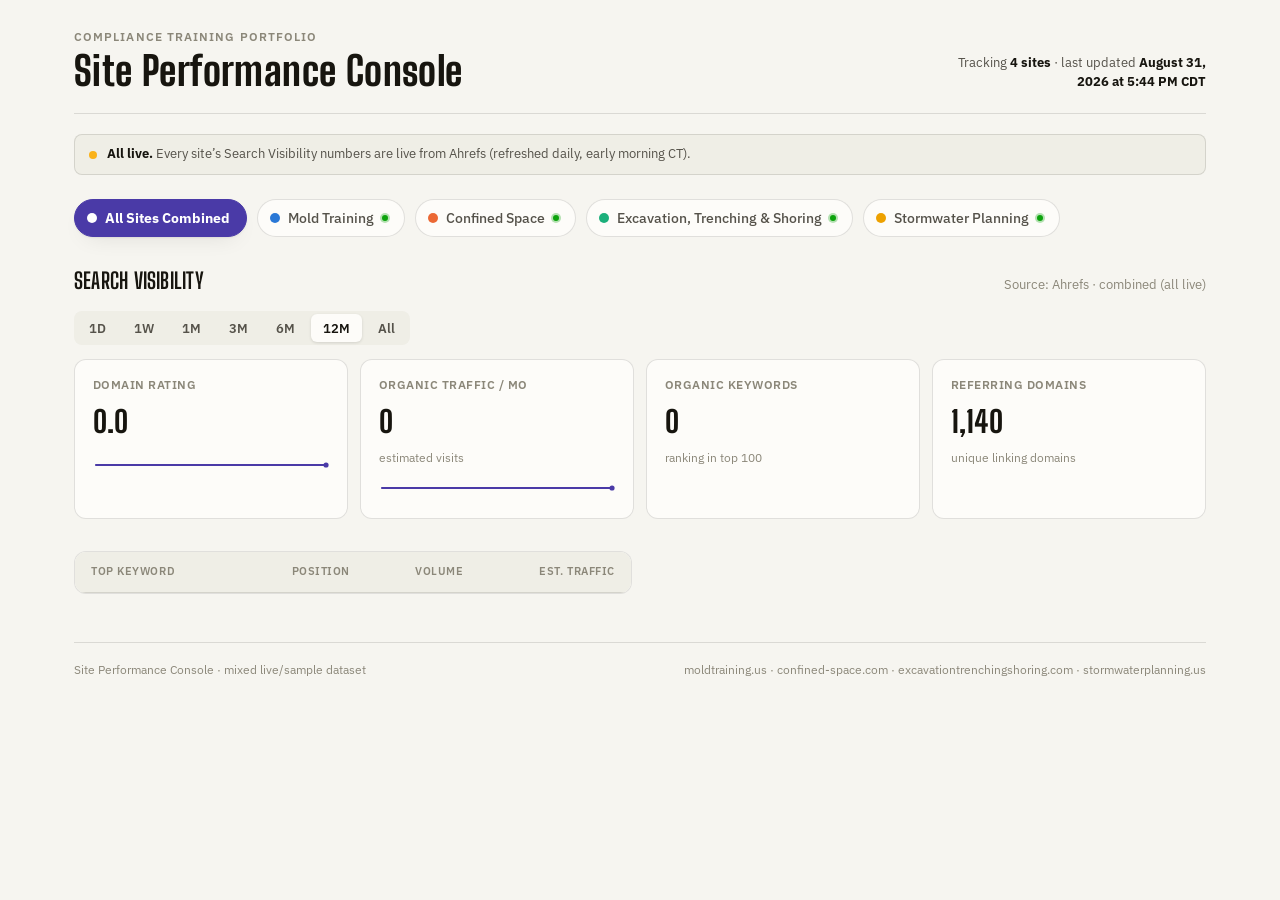
==== commit 548e99af: "Handle Ahrefs' lack of daily-resolution history gracefully Verified directly against the live API: A" ====
--- a/index.html
+++ b/index.html
@@ -372,6 +372,12 @@
   .tooltip .t-row{ display:flex; align-items:center; gap:6px; }
   .tooltip .t-swatch{ width:7px; height:7px; border-radius:50%; flex:none; }
   .chart-wrap{ position: relative; }
+  .chart-empty{
+    height: 200px;
+    display: flex; align-items: center; justify-content: center;
+    text-align: center; color: var(--text-muted); font-size: 13px;
+    padding: 0 20px;
+  }
 
   .bar-row{
     display:grid;
@@ -527,31 +533,22 @@
     }
     return out;
   }
-  function trailingDayDates(n){
-    var out = [];
-    var now = new Date();
-    for (var i=n-1;i>=0;i--){
-      out.push(isoDate(new Date(Date.UTC(now.getUTCFullYear(), now.getUTCMonth(), now.getUTCDate()-i))));
-    }
-    return out;
-  }
   // Sample sites only ship a flat 12-point monthly trend; expand that into
   // the same {daily, monthly} history shape the live Ahrefs data uses, so
   // the range filter works identically whether data is live or sample.
+  // Daily is left empty on purpose: Ahrefs doesn't track Domain Rating or
+  // organic traffic at daily resolution for any of these sites (confirmed
+  // against the live API — daily-grouped history comes back empty even for
+  // domains with years of monthly history), so sample data shouldn't fake
+  // a granularity real data can never actually show.
   function synthHistory(monthlyDR, monthlyTraffic){
     var monthDates = trailingMonthDates(monthlyDR.length);
-    var dayDates = trailingDayDates(35);
-    var lastDR = monthlyDR[monthlyDR.length-1];
-    var lastTraffic = monthlyTraffic[monthlyTraffic.length-1];
     return {
       monthly: {
         dr: monthDates.map(function(d,i){ return { date: d, value: monthlyDR[i] }; }),
         traffic: monthDates.map(function(d,i){ return { date: d, value: monthlyTraffic[i] }; })
       },
-      daily: {
-        dr: dayDates.map(function(d){ return { date: d, value: lastDR }; }),
-        traffic: dayDates.map(function(d){ return { date: d, value: lastTraffic }; })
-      }
+      daily: { dr: [], traffic: [] }
     };
   }
 
@@ -1015,6 +1012,11 @@
   function buildMetricChart(container, siteList, metric, colorFor){
     var perSite = siteList.map(function(s){ return pointsFor(s, metric, state.range); });
     var grid = buildGrid(perSite);
+    if (!grid.length){
+      container.appendChild(el("div", "chart-empty",
+        "Ahrefs doesn&rsquo;t track this metric at daily resolution. Try 3M, 6M, 12M, or All."));
+      return;
+    }
     var labels = grid.map(function(d){ return fmtPointLabel(d, rangeOpt(state.range).granularity, state.range); });
     var series = siteList.map(function(s, i){
       return { name: s.name, color: colorFor(s), values: alignToGrid(perSite[i], grid) };
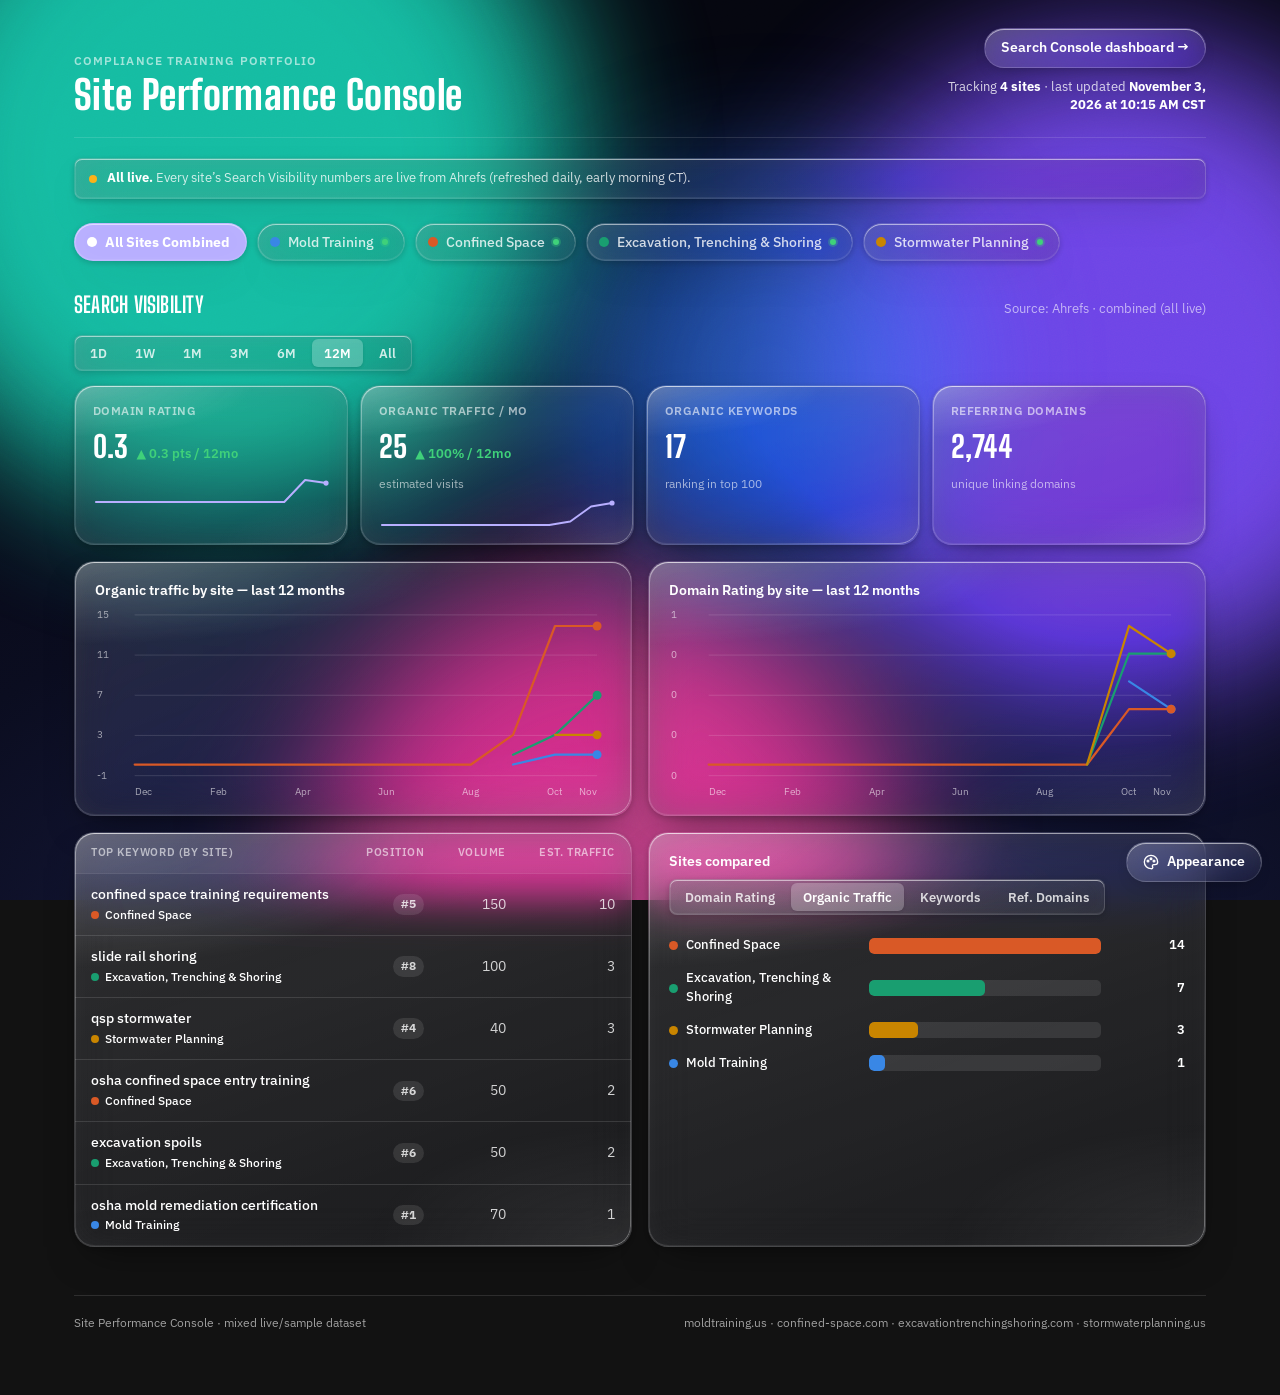
==== commit d042aca9: "Add Search Console multi-site dashboard and liquid glass theme - search-console.html: Google Search " ====
--- a/index.html
+++ b/index.html
@@ -467,6 +467,8 @@
     *{ transition: none !important; animation: none !important; }
   }
 </style>
+<link rel="stylesheet" href="assets/glass.css">
+<script src="assets/glass-theme.js"></script>
 </head>
 <body>
 
@@ -478,6 +480,7 @@
       <h1>Site Performance Console</h1>
     </div>
     <div class="masthead-meta">
+      <a class="glass-btn" href="search-console.html" style="margin-bottom:10px;">Search Console dashboard →</a><br>
       Tracking <strong>4 sites</strong> &middot; last updated <strong id="asOfDate">—</strong>
     </div>
   </div>
@@ -674,7 +677,7 @@
     return grid.map(function(d){ return alignPoint(pts, d); });
   }
   function fmtPointLabel(iso, granularity, rangeKey){
-    var d = new Date(iso + "T00:00:00Z");
+    var d = new Date(String(iso).slice(0,10) + "T00:00:00Z");
     if (granularity === "daily"){
       return new Intl.DateTimeFormat("en-US", { month:"short", day:"numeric", timeZone:"UTC" }).format(d);
     }
@@ -1150,6 +1153,17 @@
     }).format(d);
   }
 
+  // Ahrefs returns full timestamps ("2026-10-01T00:00:00Z"); the charts and
+  // the sample data work with plain YYYY-MM-DD, so trim them on load.
+  function normalizeHistory(h){
+    ["daily","monthly"].forEach(function(g){
+      if (!h[g]) h[g] = { dr: [], traffic: [] };
+      ["dr","traffic"].forEach(function(m){
+        h[g][m] = (h[g][m] || []).map(function(p){ return { date: String(p.date).slice(0,10), value: p.value }; });
+      });
+    });
+    return h;
+  }
   function loadLiveData(){
     return fetch("data/latest.json", { cache: "no-store" })
       .then(function(res){ if (!res.ok) throw new Error("no data file"); return res.json(); })
@@ -1164,7 +1178,7 @@
             dr: live.dr, organicTraffic: live.organicTraffic,
             organicKeywords: live.organicKeywords, referringDomains: live.referringDomains,
             keywords: live.keywords || [],
-            history: live.history || { daily: {dr:[],traffic:[]}, monthly: {dr:[],traffic:[]} }
+            history: normalizeHistory(live.history || { daily: {dr:[],traffic:[]}, monthly: {dr:[],traffic:[]} })
           };
           site.liveSeo = true;
           site.seoAsOf = live.asOf;
@@ -1231,6 +1245,8 @@
       renderSelector();
       render();
     });
+    // repaint chart colours when the glass theme switches between light/dark tone
+    if (window.GlassTheme) window.GlassTheme.onChange(function(e){ if (e.toneChanged){ renderSelector(); render(); } });
   }
 
   if (document.readyState === "loading"){
--- a/assets/glass.css
+++ b/assets/glass.css
@@ -0,0 +1,261 @@
+/* =====================================================================
+   Liquid Glass theme — shared by every page in this repo.
+   Loaded together with assets/glass-theme.js, which adds the
+   background layer, sets html[data-tone] and builds the Appearance panel.
+   ===================================================================== */
+
+html.glass{
+  --glass-blur: 22px;
+  --glass-radius: 20px;
+  --glass-radius-sm: 14px;
+  /* tone tokens default to "dark" (white text on rich backgrounds) */
+  color-scheme: dark;
+  --g-text: #ffffff;
+  --g-text-2: rgba(255,255,255,0.80);
+  --g-text-3: rgba(255,255,255,0.60);
+  --g-fill-top: rgba(255,255,255,0.16);
+  --g-fill-bot: rgba(255,255,255,0.05);
+  --g-fill-strong: rgba(255,255,255,0.24);
+  --g-tint: rgba(10,12,24,0.18);
+  --g-edge: rgba(255,255,255,0.34);
+  --g-edge-soft: rgba(255,255,255,0.12);
+  --g-hi: rgba(255,255,255,0.55);
+  --g-shadow: 0 18px 40px -18px rgba(0,0,0,0.55), 0 2px 6px rgba(0,0,0,0.18);
+  --g-grid: rgba(255,255,255,0.13);
+  --g-axis: rgba(255,255,255,0.32);
+  --g-tooltip-bg: rgba(14,16,28,0.72);
+  --g-tooltip-text: #fff;
+
+  --s1:#3987e5; --s2:#d95926; --s3:#199e70; --s4:#c98500;
+  --s5:#d55181; --s6:#008300; --s7:#9085e9; --s8:#e66767;
+  --s-other: rgba(255,255,255,0.55);
+  --accent: #b8afff;
+  --good: #3fd17a; --bad: #ff8a8a;
+}
+html.glass[data-tone="light"]{
+  color-scheme: light;
+  --g-text: #0e1220;
+  --g-text-2: rgba(14,18,32,0.74);
+  --g-text-3: rgba(14,18,32,0.54);
+  --g-fill-top: rgba(255,255,255,0.62);
+  --g-fill-bot: rgba(255,255,255,0.30);
+  --g-fill-strong: rgba(255,255,255,0.78);
+  --g-tint: rgba(255,255,255,0.10);
+  --g-edge: rgba(255,255,255,0.85);
+  --g-edge-soft: rgba(14,18,32,0.10);
+  --g-hi: rgba(255,255,255,0.95);
+  --g-shadow: 0 18px 40px -20px rgba(30,30,60,0.35), 0 2px 6px rgba(30,30,60,0.08);
+  --g-grid: rgba(14,18,32,0.10);
+  --g-axis: rgba(14,18,32,0.28);
+  --g-tooltip-bg: rgba(255,255,255,0.82);
+  --g-tooltip-text: #0e1220;
+
+  --s1:#2a78d6; --s2:#eb6834; --s3:#1baf7a; --s4:#eda100;
+  --s5:#e87ba4; --s6:#008300; --s7:#6250d6; --s8:#e34948;
+  --s-other: rgba(14,18,32,0.45);
+  --accent: #4a3aa7;
+  --good: #067a2b; --bad: #c62f2f;
+}
+
+html.glass, html.glass body{ background: transparent; }
+html.glass body{ color: var(--g-text); min-height: 100vh; }
+
+/* ---------- background layer ---------- */
+#glass-bg{
+  position: fixed; inset: 0; z-index: -1; overflow: hidden;
+  background: var(--bg-solid, #101426);
+  transition: background .4s ease;
+}
+#glass-bg .blob{
+  position: absolute; border-radius: 50%;
+  filter: blur(70px); opacity: .9;
+  will-change: transform;
+  animation: glass-drift 26s ease-in-out infinite alternate;
+}
+#glass-bg .grain{
+  position:absolute; inset:0; opacity:.07; mix-blend-mode: overlay; pointer-events:none;
+  background-image: url("data:image/svg+xml;utf8,<svg xmlns='http://www.w3.org/2000/svg' width='160' height='160'><filter id='n'><feTurbulence type='fractalNoise' baseFrequency='.85' numOctaves='2' stitchTiles='stitch'/></filter><rect width='100%' height='100%' filter='url(%23n)'/></svg>");
+}
+@keyframes glass-drift{
+  0%  { transform: translate3d(0,0,0) scale(1); }
+  50% { transform: translate3d(6vw,-4vh,0) scale(1.12); }
+  100%{ transform: translate3d(-5vw,5vh,0) scale(.95); }
+}
+#glass-bg .blob:nth-child(2){ animation-duration: 32s; animation-delay: -8s; }
+#glass-bg .blob:nth-child(3){ animation-duration: 38s; animation-delay: -16s; }
+#glass-bg .blob:nth-child(4){ animation-duration: 29s; animation-delay: -4s; }
+#glass-bg[data-bg="solid"] .blob{ display:none; }
+
+/* Preset 1 — Aurora: deep night sky, teal / violet / magenta ribbons */
+#glass-bg[data-bg="aurora"]{ background: radial-gradient(120% 90% at 50% 110%, #1b1f4a 0%, #0a0c1f 55%, #05060f 100%); }
+#glass-bg[data-bg="aurora"] .b1{ width:55vw; height:55vw; left:-10vw; top:-15vw; background:#18d2b4; }
+#glass-bg[data-bg="aurora"] .b2{ width:50vw; height:50vw; right:-12vw; top:5vh;  background:#7b4dff; }
+#glass-bg[data-bg="aurora"] .b3{ width:45vw; height:45vw; left:25vw; bottom:-20vw; background:#ff4fa3; opacity:.7; }
+#glass-bg[data-bg="aurora"] .b4{ width:30vw; height:30vw; left:45vw; top:20vh; background:#2f7bff; opacity:.6; }
+
+/* Preset 2 — Sunset: warm dusk, coral / amber / plum */
+#glass-bg[data-bg="sunset"]{ background: linear-gradient(160deg, #2a0f3d 0%, #6b1d4f 45%, #c2424a 75%, #f08a3c 100%); }
+#glass-bg[data-bg="sunset"] .b1{ width:60vw; height:60vw; left:-15vw; bottom:-25vw; background:#ffb347; }
+#glass-bg[data-bg="sunset"] .b2{ width:45vw; height:45vw; right:-10vw; top:-10vw; background:#ff5e7a; }
+#glass-bg[data-bg="sunset"] .b3{ width:40vw; height:40vw; left:30vw; top:15vh; background:#8e3bd8; opacity:.65; }
+#glass-bg[data-bg="sunset"] .b4{ width:28vw; height:28vw; right:15vw; bottom:5vh; background:#ffd36e; opacity:.55; }
+
+/* Preset 3 — Pearl: bright pastel mesh, light tone */
+#glass-bg[data-bg="pearl"]{ background: linear-gradient(135deg, #f4f1ff 0%, #eaf6ff 50%, #fff3ec 100%); }
+#glass-bg[data-bg="pearl"] .b1{ width:55vw; height:55vw; left:-12vw; top:-18vw; background:#b9a8ff; opacity:.75; }
+#glass-bg[data-bg="pearl"] .b2{ width:50vw; height:50vw; right:-15vw; top:10vh; background:#8fe3ff; opacity:.7; }
+#glass-bg[data-bg="pearl"] .b3{ width:48vw; height:48vw; left:20vw; bottom:-25vw; background:#ffc2a8; opacity:.75; }
+#glass-bg[data-bg="pearl"] .b4{ width:30vw; height:30vw; left:50vw; top:25vh; background:#a8ffd9; opacity:.55; }
+
+/* ---------- the glass material ---------- */
+.glass-panel,
+html.glass .card, html.glass .kpi-tile, html.glass .table-wrap,
+html.glass .sample-banner, html.glass .metric-tabs, html.glass .site-chip{
+  position: relative;
+  background:
+    linear-gradient(var(--g-tint), var(--g-tint)),
+    linear-gradient(160deg, var(--g-fill-top), var(--g-fill-bot));
+  -webkit-backdrop-filter: blur(var(--glass-blur)) saturate(180%);
+  backdrop-filter: blur(var(--glass-blur)) saturate(180%);
+  border: 1px solid var(--g-edge-soft);
+  box-shadow:
+    inset 0 1px 0 var(--g-hi),
+    inset 0 -1px 0 rgba(255,255,255,0.08),
+    inset 1px 0 0 rgba(255,255,255,0.10),
+    inset 0 0 24px rgba(255,255,255,0.04),
+    var(--g-shadow);
+  isolation: isolate;
+}
+.glass-panel{ border-radius: var(--glass-radius); }
+/* specular sheen + refractive rim */
+.glass-panel::before,
+html.glass .card::before, html.glass .kpi-tile::before, html.glass .table-wrap::before{
+  content:""; position:absolute; inset:0; border-radius: inherit; pointer-events:none; z-index:-1;
+  background:
+    radial-gradient(120% 60% at 0% 0%, rgba(255,255,255,0.22), transparent 55%),
+    radial-gradient(80% 50% at 100% 100%, rgba(255,255,255,0.08), transparent 60%);
+}
+.glass-panel::after,
+html.glass .card::after, html.glass .kpi-tile::after, html.glass .table-wrap::after{
+  content:""; position:absolute; inset:0; border-radius: inherit; pointer-events:none;
+  padding: 1px;
+  background: linear-gradient(140deg, var(--g-edge) 0%, rgba(255,255,255,0) 35%, rgba(255,255,255,0) 65%, var(--g-edge) 100%);
+  -webkit-mask: linear-gradient(#000 0 0) content-box, linear-gradient(#000 0 0);
+  -webkit-mask-composite: xor; mask-composite: exclude;
+}
+
+/* glass buttons / pills */
+.glass-btn{
+  display:inline-flex; align-items:center; gap:8px;
+  font: inherit; font-size: 13.5px; font-weight: 600;
+  color: var(--g-text);
+  padding: 9px 16px; border-radius: 999px; cursor: pointer;
+  background: linear-gradient(160deg, var(--g-fill-strong), var(--g-fill-bot));
+  -webkit-backdrop-filter: blur(16px) saturate(180%);
+  backdrop-filter: blur(16px) saturate(180%);
+  border: 1px solid var(--g-edge-soft);
+  box-shadow: inset 0 1px 0 var(--g-hi), 0 6px 18px -10px rgba(0,0,0,.45);
+  transition: transform .15s ease, background .15s ease, box-shadow .15s ease;
+  white-space: nowrap;
+}
+.glass-btn:hover{ transform: translateY(-1px); background: linear-gradient(160deg, var(--g-fill-strong), var(--g-fill-top)); }
+.glass-btn:active{ transform: translateY(0) scale(.98); }
+.glass-btn.primary{ background: linear-gradient(160deg, color-mix(in srgb, var(--accent) 70%, white 10%), color-mix(in srgb, var(--accent) 45%, transparent)); color:#fff; }
+.glass-btn svg{ width:16px; height:16px; flex:none; }
+
+/* ---------- existing (Ahrefs) page token overrides ---------- */
+html.glass{
+  --bg: transparent;
+  --surface: transparent;
+  --surface-2: rgba(255,255,255,0.10);
+  --surface-3: rgba(255,255,255,0.16);
+  --text-primary: var(--g-text);
+  --text-secondary: var(--g-text-2);
+  --text-muted: var(--g-text-3);
+  --border: var(--g-edge-soft);
+  --border-strong: var(--g-edge);
+  --grid-line: var(--g-grid);
+  --accent-soft: color-mix(in srgb, var(--accent) 20%, transparent);
+  --site-mold: var(--s1); --site-confined: var(--s2);
+  --site-excavation: var(--s3); --site-stormwater: var(--s4);
+  --delta-good: var(--good); --delta-bad: var(--bad);
+  --shadow: var(--g-shadow);
+}
+html.glass[data-tone="light"]{ --surface-2: rgba(255,255,255,0.45); --surface-3: rgba(255,255,255,0.6); }
+html.glass .card, html.glass .kpi-tile, html.glass .table-wrap{ border-radius: var(--glass-radius); }
+html.glass .site-chip{ border-radius: 999px; }
+html.glass .site-chip[aria-pressed="true"]{ background: var(--chip-color, var(--accent)); }
+html.glass thead th{ background: rgba(255,255,255,0.06); }
+html.glass .tooltip{ background: var(--g-tooltip-bg); color: var(--g-tooltip-text); -webkit-backdrop-filter: blur(14px); backdrop-filter: blur(14px); border:1px solid var(--g-edge-soft); }
+html.glass .metric-tab[aria-pressed="true"]{ background: var(--g-fill-strong); color: var(--g-text); }
+html.glass .masthead, html.glass footer{ border-color: var(--g-edge-soft); }
+
+/* ---------- Appearance panel ---------- */
+.appearance-fab{ position: fixed; right: 18px; bottom: 18px; z-index: 60; }
+.appearance-panel{
+  position: fixed; z-index: 70; right: 18px; bottom: 74px;
+  width: min(340px, calc(100vw - 32px));
+  max-height: calc(100vh - 100px); overflow-y: auto;
+  padding: 18px; color: var(--g-text);
+  --g-tint: rgba(10,12,24,0.38);
+  opacity: 0; transform: translateY(10px) scale(.98); pointer-events: none;
+  transition: opacity .18s ease, transform .18s ease;
+}
+html.glass[data-tone="light"] .appearance-panel{ --g-tint: rgba(255,255,255,0.45); }
+.appearance-panel.open{ opacity: 1; transform: none; pointer-events: auto; }
+.appearance-panel h3{ margin: 0 0 4px; font-size: 15px; }
+.appearance-panel .ap-sub{ margin:0 0 14px; font-size:12px; color: var(--g-text-3); }
+.appearance-panel .ap-label{ font-size: 11px; font-weight: 700; letter-spacing: .08em; text-transform: uppercase; color: var(--g-text-3); margin: 14px 0 8px; }
+.ap-presets{ display:grid; grid-template-columns: repeat(4, 1fr); gap: 8px; }
+.ap-preset{
+  aspect-ratio: 1 / 1.1; border-radius: 14px; cursor: pointer; padding: 0;
+  border: 2px solid transparent; position: relative; overflow: hidden;
+  box-shadow: inset 0 1px 0 rgba(255,255,255,.4), 0 4px 12px -6px rgba(0,0,0,.5);
+  font: inherit; color: #fff;
+}
+.ap-preset span{
+  position:absolute; left:0; right:0; bottom:0; padding: 4px 0 5px;
+  font-size: 10.5px; font-weight: 700; text-align:center;
+  background: rgba(0,0,0,.28); -webkit-backdrop-filter: blur(6px); backdrop-filter: blur(6px);
+}
+.ap-preset[aria-pressed="true"]{ border-color: var(--g-text); }
+.ap-preset[data-bg="aurora"]{ background: radial-gradient(circle at 20% 20%, #18d2b4, transparent 55%), radial-gradient(circle at 85% 35%, #7b4dff, transparent 55%), radial-gradient(circle at 50% 100%, #ff4fa3, transparent 55%), #0a0c1f; }
+.ap-preset[data-bg="sunset"]{ background: radial-gradient(circle at 15% 90%, #ffb347, transparent 55%), radial-gradient(circle at 90% 10%, #ff5e7a, transparent 55%), linear-gradient(160deg, #2a0f3d, #c2424a 75%, #f08a3c); }
+.ap-preset[data-bg="pearl"]{ background: radial-gradient(circle at 15% 15%, #b9a8ff, transparent 55%), radial-gradient(circle at 90% 40%, #8fe3ff, transparent 55%), radial-gradient(circle at 40% 100%, #ffc2a8, transparent 55%), #f4f1ff; }
+.ap-preset[data-bg="pearl"] span{ color:#0e1220; background: rgba(255,255,255,.45); }
+.ap-preset[data-bg="solid"]{ background: conic-gradient(from 0deg, #f33, #fd3, #3f6, #3df, #63f, #f3d, #f33); }
+
+.ap-solid{ display:none; margin-top: 4px; }
+.ap-solid.show{ display:block; }
+.ap-wheel-wrap{ position: relative; width: 220px; height: 220px; margin: 6px auto 0; touch-action: none; }
+.ap-wheel-wrap canvas{ width: 100%; height: 100%; border-radius: 50%; display:block; cursor: crosshair;
+  box-shadow: 0 0 0 1px var(--g-edge-soft), 0 10px 30px -12px rgba(0,0,0,.6); }
+.ap-wheel-dim{ position:absolute; inset:0; border-radius:50%; background:#000; pointer-events:none; }
+.ap-handle{
+  position:absolute; width: 20px; height: 20px; margin: -10px 0 0 -10px; border-radius: 50%;
+  border: 3px solid #fff; box-shadow: 0 0 0 1px rgba(0,0,0,.35), 0 2px 6px rgba(0,0,0,.4);
+  pointer-events:none;
+}
+.ap-slider{ -webkit-appearance:none; appearance:none; width: 100%; height: 14px; border-radius: 999px; margin: 16px 0 4px; outline-offset: 4px;
+  box-shadow: inset 0 0 0 1px rgba(255,255,255,.25), inset 0 1px 3px rgba(0,0,0,.35); cursor: pointer; }
+.ap-slider::-webkit-slider-thumb{ -webkit-appearance:none; width: 22px; height: 22px; border-radius:50%; background: var(--thumb, #fff);
+  border: 3px solid #fff; box-shadow: 0 0 0 1px rgba(0,0,0,.35), 0 2px 6px rgba(0,0,0,.4); }
+.ap-slider::-moz-range-thumb{ width: 16px; height: 16px; border-radius:50%; background: var(--thumb, #fff);
+  border: 3px solid #fff; box-shadow: 0 0 0 1px rgba(0,0,0,.35), 0 2px 6px rgba(0,0,0,.4); }
+.ap-slider-labels{ display:flex; justify-content: space-between; font-size: 11px; color: var(--g-text-3); }
+.ap-hex-row{ display:flex; align-items:center; gap:10px; margin-top: 12px; }
+.ap-hex-swatch{ width: 34px; height: 34px; border-radius: 10px; flex:none; box-shadow: inset 0 0 0 1px rgba(255,255,255,.35); }
+.ap-hex{ flex:1; min-width:0; font: inherit; font-size: 14px; font-family: ui-monospace, SFMono-Regular, Menlo, monospace;
+  color: var(--g-text); background: rgba(255,255,255,.1); border: 1px solid var(--g-edge-soft); border-radius: 10px; padding: 8px 10px; }
+.ap-quick{ display:flex; gap:6px; flex-wrap: wrap; margin-top: 10px; }
+.ap-quick button{ width: 24px; height: 24px; border-radius: 50%; border: 2px solid rgba(255,255,255,.5); cursor:pointer; padding:0; }
+.ap-range-row{ display:flex; align-items:center; gap:10px; font-size: 12.5px; color: var(--g-text-2); }
+.ap-range-row input{ flex:1; accent-color: var(--accent); }
+
+@media (prefers-reduced-motion: reduce){
+  #glass-bg .blob{ animation: none; }
+}
+@media (forced-colors: active){
+  .glass-panel, html.glass .card, html.glass .kpi-tile, html.glass .table-wrap{ border: 1px solid CanvasText; }
+}
+a.glass-btn{ text-decoration: none; }
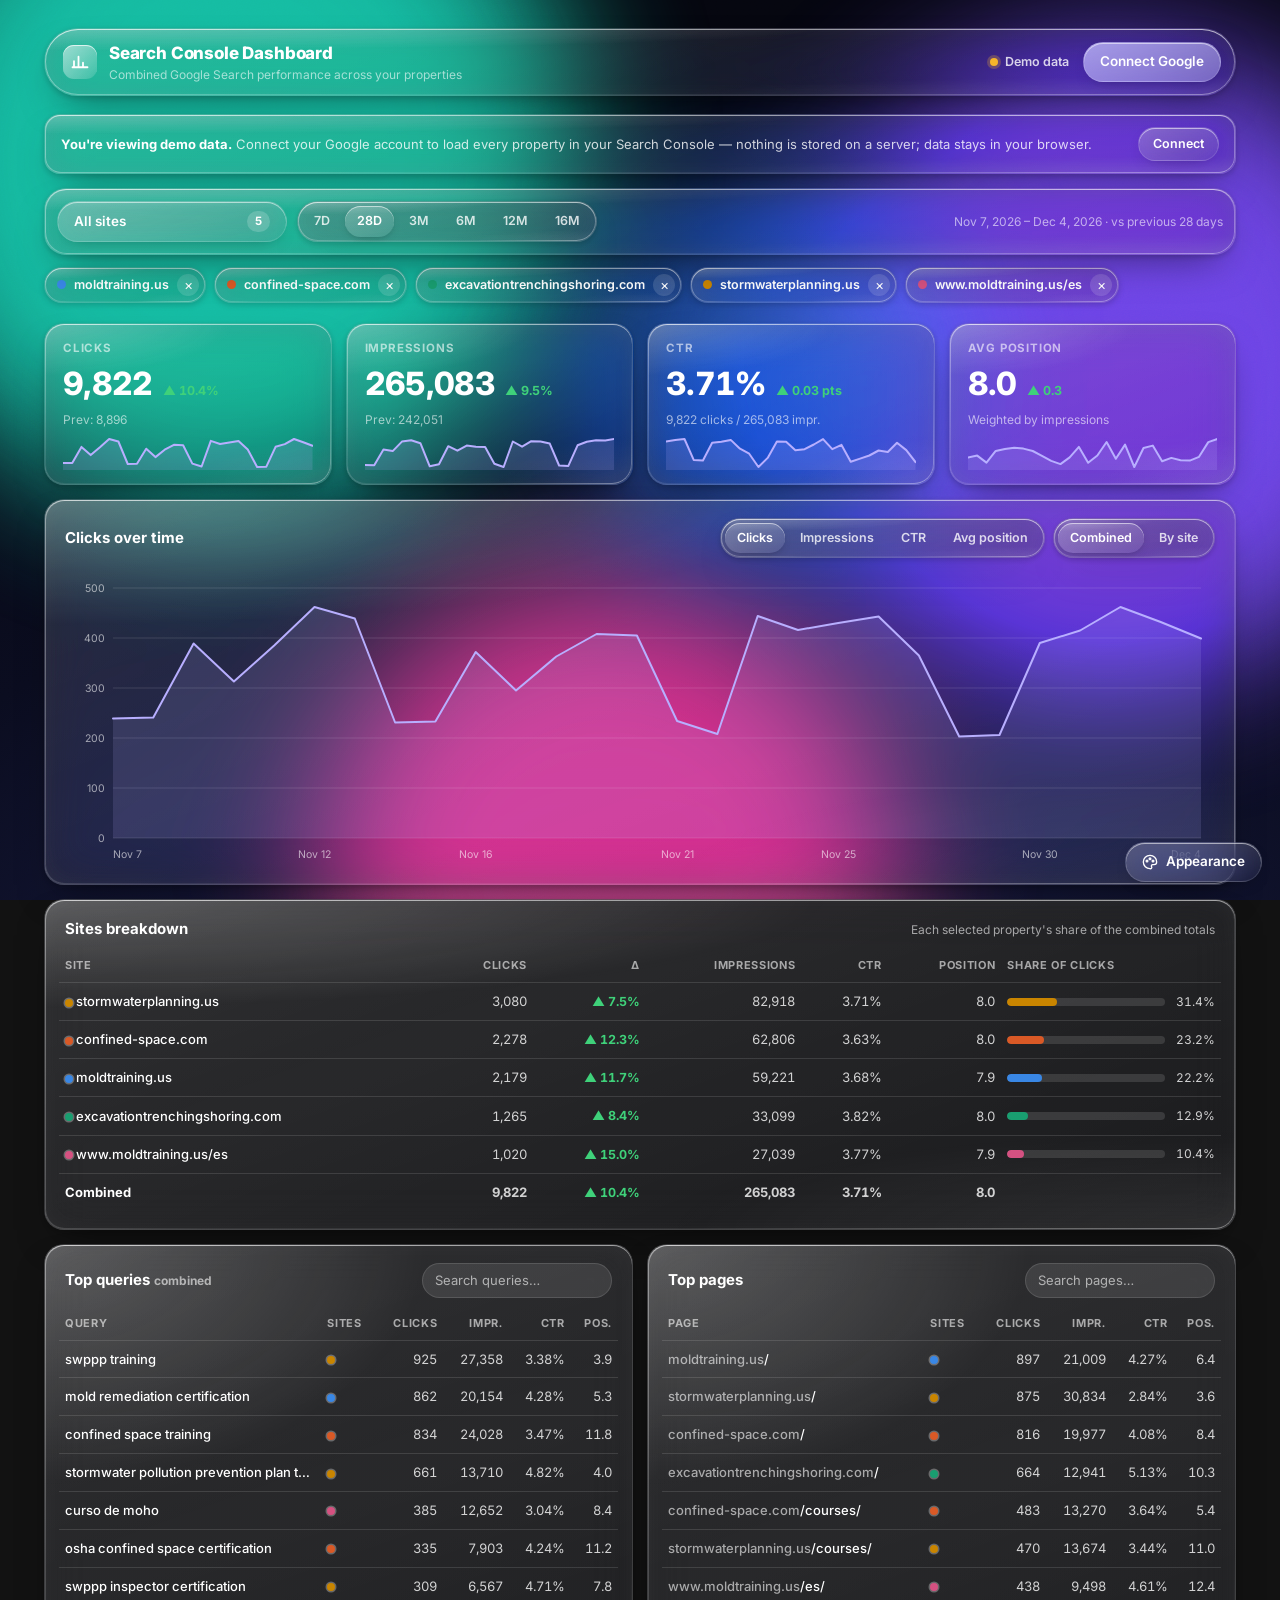
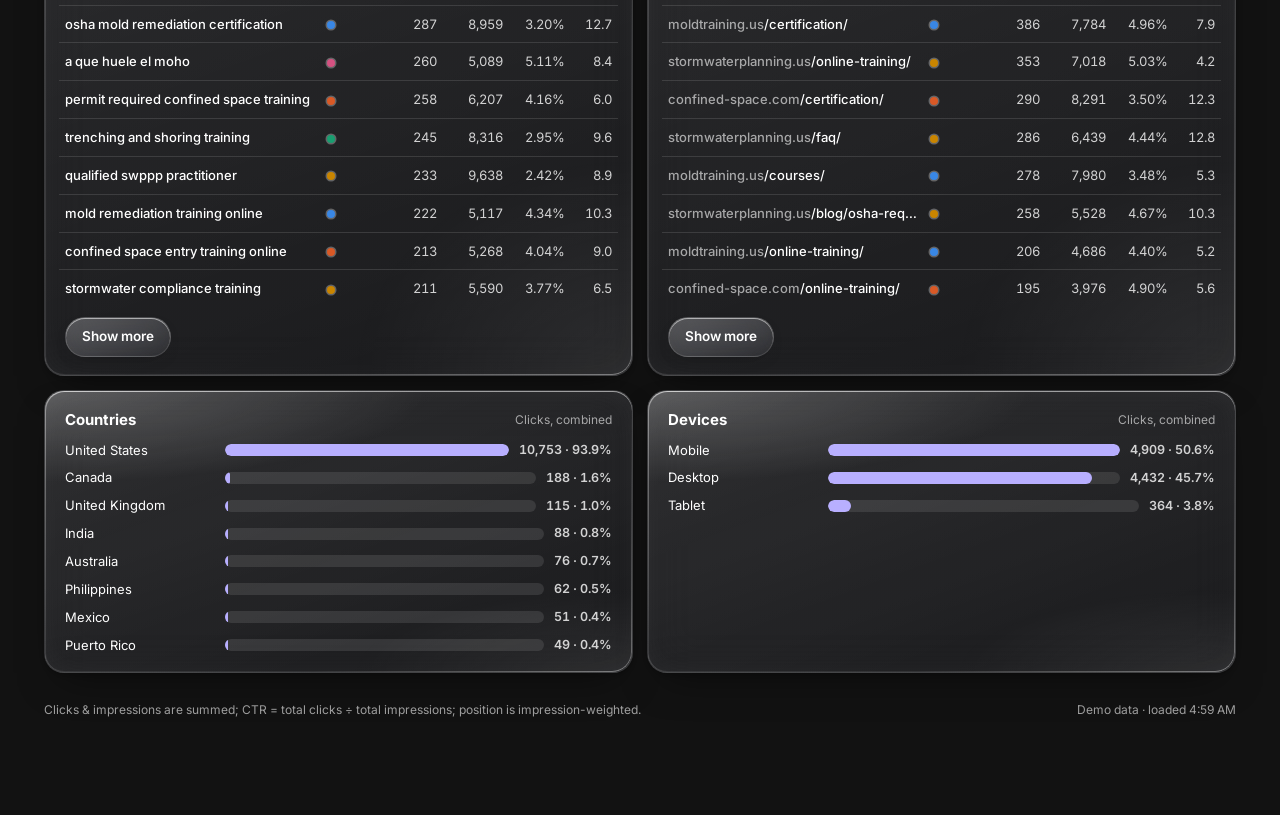
==== commit e47871c6: "Remove Ahrefs console; make Search Console dashboard the home page - Delete the Ahrefs page, its dai" ====
--- a/index.html
+++ b/index.html
@@ -3,1259 +3,278 @@
 <head>
 <meta charset="utf-8">
 <meta name="viewport" content="width=device-width,initial-scale=1">
-<title>Site Performance Console</title>
+<title>Search Console Dashboard</title>
 <link rel="preconnect" href="https://fonts.googleapis.com">
 <link rel="preconnect" href="https://fonts.gstatic.com" crossorigin>
-<link href="https://fonts.googleapis.com/css2?family=Big+Shoulders+Display:wght@700;800&family=IBM+Plex+Sans:wght@400;500;600;700&display=swap" rel="stylesheet">
-
+<link href="https://fonts.googleapis.com/css2?family=Inter:wght@400;500;600;700;800&display=swap" rel="stylesheet">
+<link rel="stylesheet" href="assets/glass.css">
+<script src="assets/glass-theme.js"></script>
 <style>
-  /* ============ TOKENS ============ */
-  :root{
-    color-scheme: light;
-    --bg: #f6f5f0;
-    --surface: #fdfcf9;
-    --surface-2: #efeee6;
-    --surface-3: #e8e6dc;
-    --text-primary: #17150f;
-    --text-secondary: #55524a;
-    --text-muted: #8b8779;
-    --border: rgba(23,21,15,0.12);
-    --border-strong: rgba(23,21,15,0.20);
-    --grid-line: #e4e2d8;
-
-    --accent: #4a3aa7;      /* portfolio / combined-view identity (violet, slot 7) */
-    --accent-soft: #4a3aa71a;
-
-    --site-mold: #2a78d6;       /* slot 1 blue */
-    --site-confined: #eb6834;   /* slot 2 orange */
-    --site-excavation: #1baf7a; /* slot 3 aqua */
-    --site-stormwater: #eda100; /* slot 4 yellow */
-
-    --good: #0ca30c;
-    --warning: #fab219;
-    --serious: #ec835a;
-    --critical: #d03b3b;
-    --delta-good: #006300;
-    --delta-bad: #d03b3b;
-
-    --shadow: 0 1px 2px rgba(23,21,15,0.06), 0 8px 24px -12px rgba(23,21,15,0.16);
-  }
-  @media (prefers-color-scheme: dark){
-    :root:not([data-theme="light"]){
-      color-scheme: dark;
-      --bg: #0e0d0b;
-      --surface: #18170f;
-      --surface-2: #201f16;
-      --surface-3: #29271b;
-      --text-primary: #f7f5ee;
-      --text-secondary: #c7c3b4;
-      --text-muted: #928d7a;
-      --border: rgba(247,245,238,0.12);
-      --border-strong: rgba(247,245,238,0.22);
-      --grid-line: #2c2a20;
-
-      --accent: #9085e9;
-      --accent-soft: #9085e926;
-
-      --site-mold: #3987e5;
-      --site-confined: #d95926;
-      --site-excavation: #199e70;
-      --site-stormwater: #c98500;
-
-      --good: #0ca30c;
-      --warning: #fab219;
-      --serious: #ec835a;
-      --critical: #e66767;
-      --delta-good: #0ca30c;
-      --delta-bad: #e66767;
-
-      --shadow: 0 1px 2px rgba(0,0,0,0.3), 0 8px 28px -12px rgba(0,0,0,0.5);
-    }
-  }
-  :root[data-theme="dark"]{
-    color-scheme: dark;
-    --bg: #0e0d0b;
-    --surface: #18170f;
-    --surface-2: #201f16;
-    --surface-3: #29271b;
-    --text-primary: #f7f5ee;
-    --text-secondary: #c7c3b4;
-    --text-muted: #928d7a;
-    --border: rgba(247,245,238,0.12);
-    --border-strong: rgba(247,245,238,0.22);
-    --grid-line: #2c2a20;
-
-    --accent: #9085e9;
-    --accent-soft: #9085e926;
-
-    --site-mold: #3987e5;
-    --site-confined: #d95926;
-    --site-excavation: #199e70;
-    --site-stormwater: #c98500;
-
-    --good: #0ca30c;
-    --warning: #fab219;
-    --serious: #ec835a;
-    --critical: #e66767;
-    --delta-good: #0ca30c;
-    --delta-bad: #e66767;
-
-    --shadow: 0 1px 2px rgba(0,0,0,0.3), 0 8px 28px -12px rgba(0,0,0,0.5);
-  }
-
   *{ box-sizing: border-box; }
   html,body{ margin:0; padding:0; }
-  body{
-    background: var(--bg);
-    color: var(--text-primary);
-    font-family: 'IBM Plex Sans', system-ui, -apple-system, 'Segoe UI', sans-serif;
-    -webkit-font-smoothing: antialiased;
-    line-height: 1.45;
-  }
-  ::selection{ background: var(--accent-soft); }
+  body{ font-family: 'Inter', system-ui, -apple-system, 'Segoe UI', sans-serif; -webkit-font-smoothing: antialiased; line-height: 1.45; }
+  button{ font-family: inherit; }
   a{ color: inherit; }
-  button{ font-family: inherit; }
-  :focus-visible{ outline: 2px solid var(--accent); outline-offset: 2px; }
-
-  .wrap{
-    max-width: 1180px;
-    margin: 0 auto;
-    padding: 28px 24px 64px;
-  }
-
-  /* ============ HEADER ============ */
-  .masthead{
-    display:flex;
-    justify-content: space-between;
-    align-items: flex-end;
-    gap: 24px;
-    flex-wrap: wrap;
-    padding-bottom: 22px;
-    border-bottom: 1px solid var(--border);
-    margin-bottom: 20px;
-  }
-  .eyebrow{
-    font-size: 12px;
-    font-weight: 600;
-    letter-spacing: 0.09em;
-    text-transform: uppercase;
-    color: var(--text-muted);
-    margin: 0 0 6px;
-  }
-  h1{
-    font-family: 'Big Shoulders Display', system-ui, sans-serif;
-    font-weight: 800;
-    font-size: 40px;
-    letter-spacing: 0.01em;
-    line-height: 1;
-    margin: 0;
-    text-wrap: balance;
-  }
-  .masthead-meta{
-    text-align: right;
-    color: var(--text-secondary);
-    font-size: 13px;
-    max-width: 280px;
-  }
-  .masthead-meta strong{ color: var(--text-primary); }
-
-  .sample-banner{
-    display:flex;
-    align-items:center;
-    gap:10px;
-    background: var(--surface-2);
-    border: 1px solid var(--border);
-    border-radius: 8px;
-    padding: 10px 14px;
-    font-size: 13px;
-    color: var(--text-secondary);
-    margin-bottom: 24px;
-  }
-  .sample-banner .dot{
-    width:8px; height:8px; border-radius:50%;
-    background: var(--warning);
-    flex: none;
-  }
-  .sample-banner b{ color: var(--text-primary); }
-
-  /* ============ SITE SELECTOR ============ */
-  .selector-row{
-    display:flex;
-    align-items:center;
-    gap:10px;
-    flex-wrap: wrap;
-    margin-bottom: 28px;
-  }
-  .site-chip{
-    display:flex;
-    align-items:center;
-    gap:8px;
-    padding: 9px 16px 9px 12px;
-    border-radius: 999px;
-    border: 1px solid var(--border);
-    background: var(--surface);
-    color: var(--text-secondary);
-    font-size: 14px;
-    font-weight: 500;
-    cursor: pointer;
-    transition: border-color .15s ease, color .15s ease, background .15s ease, box-shadow .15s ease;
-    white-space: nowrap;
-  }
-  .site-chip .swatch{
-    width: 10px; height: 10px; border-radius: 50%;
-    background: var(--chip-color, var(--text-muted));
-    flex: none;
-  }
-  .site-chip:hover{ border-color: var(--border-strong); color: var(--text-primary); }
-  .site-chip[aria-pressed="true"]{
-    background: var(--chip-color, var(--accent));
-    border-color: var(--chip-color, var(--accent));
-    color: #fff;
-    box-shadow: var(--shadow);
-  }
-  .site-chip[aria-pressed="true"] .swatch{ background: #fff; }
-  .site-chip.all-chip{ font-weight: 700; }
-  .live-dot{
-    width: 6px; height: 6px; border-radius: 50%;
-    background: var(--good);
-    box-shadow: 0 0 0 2px color-mix(in srgb, var(--good) 30%, transparent);
-    flex: none;
-  }
-  .site-chip[aria-pressed="true"] .live-dot{ background: #fff; box-shadow: none; }
-
-  /* ============ SECTION HEADERS ============ */
-  .section-head{
-    display:flex;
-    align-items: baseline;
-    justify-content: space-between;
-    gap: 12px;
-    margin: 40px 0 14px;
-  }
-  .section-head h2{
-    font-family: 'Big Shoulders Display', system-ui, sans-serif;
-    font-weight: 700;
-    font-size: 22px;
-    letter-spacing: 0.01em;
-    margin: 0;
-    text-transform: uppercase;
-  }
-  .section-head .section-note{
-    font-size: 12.5px;
-    color: var(--text-muted);
-  }
-  .section-head.first{ margin-top: 4px; }
-
-  /* ============ KPI TILES ============ */
-  .kpi-grid{
-    display:grid;
-    grid-template-columns: repeat(auto-fit, minmax(190px, 1fr));
-    gap: 12px;
-  }
-  .kpi-tile{
-    background: var(--surface);
-    border: 1px solid var(--border);
-    border-radius: 12px;
-    padding: 16px 18px;
-    display:flex;
-    flex-direction: column;
-    gap: 6px;
-    min-width: 0;
-  }
-  .kpi-label{
-    font-size: 12px;
-    font-weight: 600;
-    letter-spacing: 0.04em;
-    text-transform: uppercase;
-    color: var(--text-muted);
-  }
-  .kpi-value-row{
-    display:flex;
-    align-items: baseline;
-    gap: 8px;
-  }
-  .kpi-value{
-    font-family: 'Big Shoulders Display', system-ui, sans-serif;
-    font-weight: 800;
-    font-size: 30px;
-    font-variant-numeric: tabular-nums;
-    letter-spacing: 0.005em;
-  }
-  .kpi-delta{
-    font-size: 12.5px;
-    font-weight: 600;
-    font-variant-numeric: tabular-nums;
-    display:flex;
-    align-items:center;
-    gap:2px;
-  }
-  .kpi-delta.up{ color: var(--delta-good); }
-  .kpi-delta.down{ color: var(--delta-bad); }
-  .kpi-spark{ margin-top: 2px; height: 28px; width: 100%; }
-  .kpi-sub{ font-size: 12px; color: var(--text-muted); }
-
-  /* ============ CARDS / CHARTS ============ */
-  .chart-grid{
-    display:grid;
-    grid-template-columns: 1fr 1fr;
-    gap: 16px;
-  }
-  @media (max-width: 760px){ .chart-grid{ grid-template-columns: 1fr; } }
-
-  .card{
-    background: var(--surface);
-    border: 1px solid var(--border);
-    border-radius: 12px;
-    padding: 18px 20px 16px;
-  }
-  .card-head{
-    display:flex;
-    justify-content: space-between;
-    align-items:center;
-    gap: 10px;
-    margin-bottom: 8px;
-  }
-  .card-title{ font-size: 14px; font-weight: 600; }
-  .card-title .unit{ color: var(--text-muted); font-weight: 400; }
-  .legend{
-    display:flex; gap:12px; flex-wrap:wrap;
-    font-size: 12px; color: var(--text-secondary);
-  }
-  .legend .item{ display:flex; align-items:center; gap:6px; }
-  .legend .swatch-line{ width:14px; height:3px; border-radius:2px; }
-
-  .metric-tabs{
-    display:flex; gap:4px; flex-wrap: wrap;
-    background: var(--surface-2);
-    padding: 3px;
-    border-radius: 8px;
-    width: fit-content;
-    margin-bottom: 14px;
-  }
-  .metric-tab{
-    border: none;
-    background: transparent;
-    color: var(--text-secondary);
-    font-size: 12.5px;
-    font-weight: 600;
-    padding: 6px 12px;
-    border-radius: 6px;
-    cursor: pointer;
-  }
-  .metric-tab[aria-pressed="true"]{
-    background: var(--surface);
-    color: var(--text-primary);
-    box-shadow: 0 1px 3px rgba(0,0,0,0.12);
-  }
-
-  svg.chart{ width: 100%; height: auto; display:block; overflow: visible; }
-  .axis-label{ font-size: 10px; fill: var(--text-muted); font-family: 'IBM Plex Sans', sans-serif; }
-  .gridline{ stroke: var(--grid-line); stroke-width: 1; }
-  .baseline{ stroke: var(--border-strong); stroke-width: 1; }
-
-  .tooltip{
-    position: absolute;
-    pointer-events: none;
-    background: var(--text-primary);
-    color: var(--bg);
-    font-size: 12px;
-    padding: 7px 10px;
-    border-radius: 7px;
-    box-shadow: var(--shadow);
-    white-space: nowrap;
-    opacity: 0;
-    transform: translate(-50%, -100%);
-    transition: opacity .08s ease;
-    z-index: 5;
-    line-height: 1.5;
-  }
-  .tooltip.visible{ opacity: 1; }
-  .tooltip .t-row{ display:flex; align-items:center; gap:6px; }
-  .tooltip .t-swatch{ width:7px; height:7px; border-radius:50%; flex:none; }
+  :focus-visible{ outline: 2px solid var(--g-text); outline-offset: 2px; }
+  .wrap{ max-width: 1240px; margin: 0 auto; padding: 22px 16px 96px; }
+  @media (min-width: 700px){ .wrap{ padding: 28px 24px 96px; } }
+
+  /* top bar */
+  .topbar{ display:flex; align-items:center; justify-content: space-between; gap: 14px; flex-wrap: wrap; padding: 12px 14px 12px 18px; border-radius: 999px; margin-bottom: 18px; }
+  .brand{ display:flex; align-items:center; gap: 12px; min-width: 0; }
+  .brand-mark{ width: 34px; height: 34px; border-radius: 11px; flex:none; display:grid; place-items:center;
+    background: linear-gradient(135deg, rgba(255,255,255,.55), rgba(255,255,255,.12)); box-shadow: inset 0 1px 0 rgba(255,255,255,.7); }
+  .brand-mark svg{ width: 18px; height: 18px; }
+  .brand h1{ font-size: 17px; font-weight: 800; letter-spacing: -0.01em; margin:0; white-space: nowrap; }
+  .brand p{ margin:0; font-size: 12px; color: var(--g-text-3); }
+  .topbar-actions{ display:flex; align-items:center; gap: 8px; flex-wrap: wrap; }
+  .source-pill{ display:inline-flex; align-items:center; gap:7px; font-size: 12.5px; font-weight: 600; color: var(--g-text-2); padding: 0 6px; }
+  .source-pill .dot{ width: 8px; height: 8px; border-radius: 50%; background: #f5b42a; box-shadow: 0 0 0 3px rgba(245,180,42,.25); }
+  .source-pill.live .dot{ background: var(--good); box-shadow: 0 0 0 3px color-mix(in srgb, var(--good) 30%, transparent); }
+  @media (max-width: 640px){ .topbar{ border-radius: 22px; } .brand p{ display:none; } }
+
+  /* controls */
+  .controls{ display:flex; align-items:center; gap: 10px; flex-wrap: wrap; padding: 12px; border-radius: 22px; margin-bottom: 12px; position: relative; z-index: 20; }
+  .controls .spacer{ flex: 1; }
+  .ms{ position: relative; }
+  .ms-trigger{ min-width: 230px; justify-content: space-between; }
+  .ms-trigger .count{ font-size: 11.5px; font-weight: 700; padding: 2px 8px; border-radius: 999px; background: rgba(255,255,255,.18); }
+  .ms-pop{ position:absolute; left:0; top: calc(100% + 8px); width: min(380px, calc(100vw - 32px)); padding: 10px; display:none; z-index: 40;
+    --g-tint: rgba(10,12,24,0.45); }
+  html[data-tone="light"] .ms-pop{ --g-tint: rgba(255,255,255,0.55); }
+  .ms-pop.open{ display:block; }
+  .ms-search{ width:100%; font: inherit; font-size: 14px; color: var(--g-text); background: rgba(255,255,255,.1); border: 1px solid var(--g-edge-soft); border-radius: 12px; padding: 9px 12px; }
+  .ms-search::placeholder{ color: var(--g-text-3); }
+  .ms-bulk{ display:flex; gap: 6px; margin: 8px 0 6px; }
+  .ms-bulk button{ font: inherit; font-size: 12px; font-weight: 600; color: var(--g-text-2); background: transparent; border: 1px solid var(--g-edge-soft); border-radius: 999px; padding: 4px 10px; cursor: pointer; }
+  .ms-bulk button:hover{ color: var(--g-text); background: rgba(255,255,255,.08); }
+  .ms-list{ max-height: 320px; overflow-y: auto; margin: 0; padding: 0; list-style: none; }
+  .ms-item label{ display:flex; align-items:center; gap: 10px; padding: 8px 8px; border-radius: 10px; cursor: pointer; font-size: 13.5px; }
+  .ms-item label:hover{ background: rgba(255,255,255,.08); }
+  .ms-item input{ width: 17px; height: 17px; accent-color: var(--accent); flex:none; margin:0; }
+  .ms-item .ms-name{ flex:1; min-width:0; overflow:hidden; text-overflow: ellipsis; white-space: nowrap; }
+  .ms-item .ms-kind{ font-size: 10.5px; font-weight: 700; letter-spacing: .05em; text-transform: uppercase; color: var(--g-text-3); }
+  .ms-empty{ padding: 14px 8px; font-size: 13px; color: var(--g-text-3); }
+
+  .seg{ display:inline-flex; gap: 3px; padding: 4px; border-radius: 999px; flex-wrap: wrap; }
+  .seg button{ font: inherit; font-size: 12.5px; font-weight: 600; border: none; background: transparent; color: var(--g-text-2); padding: 6px 12px; border-radius: 999px; cursor: pointer; }
+  .seg button:hover{ color: var(--g-text); }
+  .seg button[aria-pressed="true"]{ color: var(--g-text); background: linear-gradient(160deg, var(--g-fill-strong), rgba(255,255,255,.08)); box-shadow: inset 0 1px 0 var(--g-hi), 0 3px 10px -4px rgba(0,0,0,.35); }
+  .range-note{ font-size: 12px; color: var(--g-text-3); }
+
+  .chips{ display:flex; gap: 8px; flex-wrap: wrap; margin: 0 0 20px; min-height: 8px; }
+  .chip{ display:inline-flex; align-items:center; gap: 8px; padding: 6px 6px 6px 12px; border-radius: 999px; font-size: 12.5px; font-weight: 600; }
+  .chip .sw{ width: 9px; height: 9px; border-radius: 50%; flex:none; }
+  .chip button{ width: 22px; height: 22px; border-radius: 50%; border: none; background: rgba(255,255,255,.14); color: var(--g-text); cursor: pointer; display:grid; place-items:center; padding:0; font-size: 14px; line-height: 1; }
+  .chip button:hover{ background: rgba(255,255,255,.28); }
+
+  /* KPI */
+  .kpis{ display:grid; grid-template-columns: repeat(auto-fit, minmax(210px, 1fr)); gap: 14px; margin-bottom: 14px; }
+  .kpi{ padding: 16px 18px 14px; border-radius: var(--glass-radius); display:flex; flex-direction: column; gap: 4px; min-width: 0; }
+  .kpi-label{ font-size: 11.5px; font-weight: 700; letter-spacing: .07em; text-transform: uppercase; color: var(--g-text-3); }
+  .kpi-row{ display:flex; align-items: baseline; gap: 10px; flex-wrap: wrap; }
+  .kpi-value{ font-size: 32px; font-weight: 800; letter-spacing: -0.02em; font-variant-numeric: tabular-nums; }
+  .delta{ font-size: 12.5px; font-weight: 700; font-variant-numeric: tabular-nums; }
+  .delta.up{ color: var(--good); } .delta.down{ color: var(--bad); } .delta.flat{ color: var(--g-text-3); }
+  .kpi-sub{ font-size: 12px; color: var(--g-text-3); }
+  .kpi svg{ width: 100%; height: 34px; display:block; margin-top: 4px; }
+
+  /* cards */
+  .card{ padding: 18px 20px; border-radius: var(--glass-radius); min-width: 0; }
+  .card-head{ display:flex; align-items:center; justify-content: space-between; gap: 12px; flex-wrap: wrap; margin-bottom: 10px; }
+  .card-title{ font-size: 15px; font-weight: 700; margin: 0; }
+  .card-note{ font-size: 12px; color: var(--g-text-3); }
+  .grid-2{ display:grid; grid-template-columns: 1fr 1fr; gap: 14px; margin-top: 14px; }
+  @media (max-width: 860px){ .grid-2{ grid-template-columns: 1fr; } }
+
+  .legend{ display:flex; gap: 14px; flex-wrap: wrap; font-size: 12px; color: var(--g-text-2); margin: 2px 0 8px; }
+  .legend span{ display:inline-flex; align-items:center; gap: 6px; }
+  .legend i{ width: 14px; height: 3px; border-radius: 2px; display:inline-block; }
   .chart-wrap{ position: relative; }
-  .chart-empty{
-    height: 200px;
-    display: flex; align-items: center; justify-content: center;
-    text-align: center; color: var(--text-muted); font-size: 13px;
-    padding: 0 20px;
-  }
-
-  .bar-row{
-    display:grid;
-    grid-template-columns: 190px 1fr 74px;
-    align-items: center;
-    gap: 10px;
-    padding: 7px 0;
-  }
-  .bar-row .bar-label{
-    display:flex; align-items:center; gap:8px;
-    font-size: 13px; font-weight: 500;
-  }
-  .bar-row .bar-label .swatch{ width:9px; height:9px; border-radius:50%; flex:none; }
-  .bar-track{
-    background: var(--surface-2);
-    border-radius: 5px;
-    height: 16px;
-    overflow: hidden;
-    position: relative;
-  }
-  .bar-fill{
-    height: 100%;
-    border-radius: 5px;
-    min-width: 3px;
-  }
-  .bar-value{
-    font-size: 13px;
-    font-weight: 600;
-    font-variant-numeric: tabular-nums;
-    text-align: right;
-  }
-
-  /* ============ TABLES ============ */
-  .table-wrap{ overflow-x: auto; border: 1px solid var(--border); border-radius: 12px; background: var(--surface); }
-  table{ width:100%; border-collapse: collapse; font-size: 13.5px; min-width: 480px; }
-  thead th{
-    text-align: left;
-    font-size: 11px;
-    font-weight: 600;
-    letter-spacing: 0.05em;
-    text-transform: uppercase;
-    color: var(--text-muted);
-    padding: 12px 16px;
-    border-bottom: 1px solid var(--border);
-    background: var(--surface-2);
-    white-space: nowrap;
-  }
-  thead th.num, td.num{ text-align: right; font-variant-numeric: tabular-nums; }
-  tbody td{
-    padding: 11px 16px;
-    border-bottom: 1px solid var(--border);
-    color: var(--text-secondary);
-  }
-  tbody tr:last-child td{ border-bottom: none; }
-  tbody td.primary{ color: var(--text-primary); font-weight: 500; }
-  .site-tag{
-    display:inline-flex; align-items:center; gap:6px;
-    font-size: 12px; font-weight: 500; color: var(--text-primary);
-  }
-  .site-tag .swatch{ width:8px; height:8px; border-radius:50%; flex:none; }
-  .pos-pill{
-    display:inline-block;
-    font-size: 11.5px;
-    font-weight: 700;
-    padding: 2px 8px;
-    border-radius: 999px;
-    background: var(--surface-2);
-    color: var(--text-secondary);
-  }
-
-  .two-col{ display:grid; grid-template-columns: 1fr 1fr; gap: 16px; }
-  @media (max-width: 760px){ .two-col{ grid-template-columns: 1fr; } }
-
-  footer{
-    margin-top: 48px;
-    padding-top: 18px;
-    border-top: 1px solid var(--border);
-    font-size: 12px;
-    color: var(--text-muted);
-    display:flex;
-    justify-content: space-between;
-    flex-wrap: wrap;
-    gap: 8px;
-  }
-
-  @media (prefers-reduced-motion: reduce){
-    *{ transition: none !important; animation: none !important; }
-  }
+  svg.chart{ width: 100%; display:block; overflow: visible; }
+  .axis{ font-size: 10.5px; fill: var(--g-text-3); font-family: inherit; }
+  .tip{ position:absolute; pointer-events:none; z-index: 10; min-width: 160px; padding: 9px 11px; border-radius: 12px; font-size: 12px; line-height: 1.55;
+    background: var(--g-tooltip-bg); color: var(--g-tooltip-text); border: 1px solid var(--g-edge-soft);
+    -webkit-backdrop-filter: blur(14px) saturate(160%); backdrop-filter: blur(14px) saturate(160%);
+    box-shadow: var(--g-shadow); opacity: 0; transition: opacity .08s ease; white-space: nowrap; }
+  .tip.show{ opacity: 1; }
+  .tip b{ display:block; margin-bottom: 3px; }
+  .tip .r{ display:flex; align-items:center; gap: 7px; }
+  .tip .r i{ width: 8px; height: 8px; border-radius: 50%; flex:none; }
+  .tip .r em{ font-style: normal; margin-left: auto; padding-left: 14px; font-weight: 700; font-variant-numeric: tabular-nums; }
+  .empty{ min-height: 180px; display:flex; align-items:center; justify-content:center; text-align:center; color: var(--g-text-3); font-size: 13.5px; padding: 20px; }
+
+  /* tables */
+  .tbl-wrap{ overflow-x: auto; margin: 0 -6px; }
+  table{ width: 100%; border-collapse: collapse; font-size: 13px; }
+  th{ text-align:left; font-size: 11px; font-weight: 700; letter-spacing: .06em; text-transform: uppercase; color: var(--g-text-3); padding: 8px 6px; border-bottom: 1px solid var(--g-edge-soft); white-space: nowrap; }
+  th.n, td.n{ text-align: right; font-variant-numeric: tabular-nums; }
+  th button{ font: inherit; color: inherit; background: none; border: none; padding: 0; cursor: pointer; letter-spacing: inherit; text-transform: inherit; }
+  th button[aria-sort]::after{ content: " ↓"; }
+  td{ padding: 9px 6px; border-bottom: 1px solid var(--g-edge-soft); color: var(--g-text-2); vertical-align: middle; }
+  tr:last-child td{ border-bottom: none; }
+  td.main{ color: var(--g-text); font-weight: 500; max-width: 340px; overflow: hidden; text-overflow: ellipsis; white-space: nowrap; }
+  #pagesTable td.main, #queriesTable td.main{ max-width: 220px; }
+  td.main a{ text-decoration: none; } td.main a:hover{ text-decoration: underline; }
+  .dots{ display:inline-flex; gap: 3px; vertical-align: middle; }
+  .dots i{ width: 8px; height: 8px; border-radius: 50%; display:inline-block; box-shadow: 0 0 0 1.5px rgba(255,255,255,.3); }
+  .share{ display:flex; align-items:center; gap: 8px; min-width: 120px; }
+  .share .track{ flex:1; height: 8px; border-radius: 4px; background: rgba(255,255,255,.12); overflow:hidden; }
+  html[data-tone="light"] .share .track{ background: rgba(14,18,32,.08); }
+  .share .fill{ height: 100%; border-radius: 4px; }
+  .share span{ font-size: 12px; font-variant-numeric: tabular-nums; width: 42px; text-align: right; }
+  .tbl-tools{ display:flex; gap: 8px; align-items:center; }
+  .tbl-search{ font: inherit; font-size: 13px; color: var(--g-text); background: rgba(255,255,255,.1); border: 1px solid var(--g-edge-soft); border-radius: 999px; padding: 7px 12px; width: 190px; max-width: 100%; }
+  .tbl-search::placeholder{ color: var(--g-text-3); }
+  .more{ margin-top: 10px; }
+
+  /* bars */
+  .bars{ display:flex; flex-direction: column; gap: 9px; }
+  .bar{ display:grid; grid-template-columns: minmax(90px, 150px) 1fr auto; align-items:center; gap: 10px; font-size: 13px; }
+  .bar .lbl{ overflow:hidden; text-overflow: ellipsis; white-space: nowrap; color: var(--g-text); }
+  .bar .track{ height: 12px; border-radius: 6px; background: rgba(255,255,255,.10); overflow:hidden; }
+  html[data-tone="light"] .bar .track{ background: rgba(14,18,32,.07); }
+  .bar .fill{ height: 100%; border-radius: 6px; background: var(--accent); min-width: 3px; }
+  .bar .val{ font-variant-numeric: tabular-nums; font-weight: 600; color: var(--g-text-2); font-size: 12.5px; }
+
+  /* banner, dialog, toast */
+  .banner{ display:flex; gap: 12px; align-items:center; padding: 12px 16px; border-radius: 16px; font-size: 13px; color: var(--g-text-2); margin-bottom: 14px; flex-wrap: wrap; }
+  .banner b{ color: var(--g-text); }
+  .banner .glass-btn{ margin-left: auto; padding: 7px 14px; font-size: 12.5px; }
+  .loading{ position: relative; }
+  .loading::after{ content:""; position:absolute; left: 20px; right: 20px; top: 0; height: 2px; border-radius: 2px;
+    background: linear-gradient(90deg, transparent, var(--g-text), transparent); background-size: 200% 100%; animation: shimmer 1.1s linear infinite; }
+  @keyframes shimmer{ from{ background-position: 200% 0; } to{ background-position: -200% 0; } }
+
+  dialog.glass-panel{ color: var(--g-text); border: none; padding: 22px; width: min(520px, calc(100vw - 32px)); --g-tint: rgba(10,12,24,.55); }
+  html[data-tone="light"] dialog.glass-panel{ --g-tint: rgba(255,255,255,.6); }
+  dialog::backdrop{ background: rgba(0,0,0,.35); -webkit-backdrop-filter: blur(4px); backdrop-filter: blur(4px); }
+  dialog h2{ margin: 0 0 6px; font-size: 18px; }
+  dialog p, dialog li{ font-size: 13px; color: var(--g-text-2); }
+  dialog ol{ padding-left: 18px; margin: 8px 0 14px; }
+  dialog code{ font-size: 12px; padding: 1px 5px; border-radius: 5px; background: rgba(255,255,255,.12); }
+  dialog input{ width: 100%; font: inherit; font-size: 13px; color: var(--g-text); background: rgba(255,255,255,.1); border: 1px solid var(--g-edge-soft); border-radius: 12px; padding: 10px 12px; }
+  .dlg-actions{ display:flex; justify-content: flex-end; gap: 8px; margin-top: 16px; flex-wrap: wrap; }
+  .toast{ position: fixed; left: 50%; bottom: 22px; transform: translateX(-50%); z-index: 80; padding: 11px 16px; border-radius: 14px; font-size: 13px; max-width: calc(100vw - 32px); display:none; --g-tint: rgba(10,12,24,.55); }
+  html[data-tone="light"] .toast{ --g-tint: rgba(255,255,255,.6); }
+  .toast.show{ display:block; }
+  footer{ margin-top: 28px; font-size: 12px; color: var(--g-text-3); display:flex; justify-content: space-between; gap: 10px; flex-wrap: wrap; }
+  .sr-only{ position:absolute; width:1px; height:1px; overflow:hidden; clip: rect(0 0 0 0); white-space: nowrap; }
+  @media (prefers-reduced-motion: reduce){ *{ transition: none !important; animation: none !important; } }
 </style>
-<link rel="stylesheet" href="assets/glass.css">
-<script src="assets/glass-theme.js"></script>
 </head>
 <body>
-
 <div class="wrap">
 
-  <div class="masthead">
-    <div>
-      <p class="eyebrow">Compliance Training Portfolio</p>
-      <h1>Site Performance Console</h1>
-    </div>
-    <div class="masthead-meta">
-      <a class="glass-btn" href="search-console.html" style="margin-bottom:10px;">Search Console dashboard →</a><br>
-      Tracking <strong>4 sites</strong> &middot; last updated <strong id="asOfDate">—</strong>
-    </div>
-  </div>
-
-  <div class="sample-banner">
-    <span class="dot"></span>
-    <span id="sampleBannerText"><b>Mixed data.</b> Loading Ahrefs status…</span>
-  </div>
-
-  <div class="selector-row" id="siteSelector" role="tablist" aria-label="Select site"></div>
-
-  <!-- SEARCH VISIBILITY -->
-  <div class="section-head first">
-    <h2 id="seoHeading">Search Visibility</h2>
-    <span class="section-note" id="seoSourceNote">Source: Ahrefs (sample)</span>
-  </div>
-  <div class="metric-tabs" id="rangeTabs" role="tablist" aria-label="Date range"></div>
-  <div class="kpi-grid" id="seoKpis"></div>
-
-  <div class="chart-grid" style="margin-top:16px;" id="seoCharts"></div>
-
-  <div class="two-col" style="margin-top:16px;">
-    <div class="table-wrap">
-      <table id="keywordsTable">
-        <thead><tr><th id="kwCol1">Top keyword</th><th class="num">Position</th><th class="num">Volume</th><th class="num">Est. traffic</th></tr></thead>
-        <tbody></tbody>
-      </table>
-    </div>
-    <div class="card" id="compareCardSeo" style="display:none;">
-      <div class="card-head"><span class="card-title">Sites compared</span></div>
-      <div class="metric-tabs" id="seoMetricTabs"></div>
-      <div id="seoBars"></div>
-    </div>
+  <header class="topbar glass-panel">
+    <div class="brand">
+      <div class="brand-mark" aria-hidden="true"><svg viewBox="0 0 24 24" fill="none" stroke="currentColor" stroke-width="2.4" stroke-linecap="round"><path d="M4 19V11M10 19V5M16 19v-6M22 19H2"/></svg></div>
+      <div><h1>Search Console Dashboard</h1><p>Combined Google Search performance across your properties</p></div>
+    </div>
+    <div class="topbar-actions">
+      <span class="source-pill" id="sourcePill"><span class="dot"></span><span id="sourceText">Demo data</span></span>
+      <button class="glass-btn primary" id="connectBtn" type="button">Connect Google</button>
+    </div>
+  </header>
+
+  <div class="banner glass-panel" id="demoBanner">
+    <span><b>You're viewing demo data.</b> Connect your Google account to load every property in your Search Console — nothing is stored on a server; data stays in your browser.</span>
+    <button class="glass-btn" type="button" id="bannerConnect">Connect</button>
+  </div>
+
+  <section class="controls glass-panel" aria-label="Filters">
+    <div class="ms" id="siteMs">
+      <button class="glass-btn ms-trigger" type="button" id="msTrigger" aria-haspopup="listbox" aria-expanded="false">
+        <span id="msLabel">Select sites</span><span class="count" id="msCount">0</span>
+      </button>
+      <div class="ms-pop glass-panel" id="msPop">
+        <input class="ms-search" id="msSearch" type="search" placeholder="Filter properties…" aria-label="Filter properties">
+        <div class="ms-bulk"><button type="button" id="msAll">Select all</button><button type="button" id="msNone">Clear</button><button type="button" id="msOnly" hidden>Only matches</button></div>
+        <ul class="ms-list" id="msList" role="listbox" aria-multiselectable="true"></ul>
+      </div>
+    </div>
+    <div class="seg glass-panel" id="rangeSeg" role="group" aria-label="Date range"></div>
+    <span class="spacer"></span>
+    <span class="range-note" id="rangeNote"></span>
+  </section>
+
+  <div class="chips" id="chips" aria-label="Selected sites"></div>
+
+  <section class="kpis" id="kpis" aria-label="Totals"></section>
+
+  <section class="card glass-panel" id="trendCard">
+    <div class="card-head">
+      <h2 class="card-title" id="trendTitle">Performance</h2>
+      <div style="display:flex; gap:8px; flex-wrap:wrap;">
+        <div class="seg glass-panel" id="metricSeg" role="group" aria-label="Metric"></div>
+        <div class="seg glass-panel" id="modeSeg" role="group" aria-label="Chart mode"></div>
+      </div>
+    </div>
+    <div class="legend" id="trendLegend"></div>
+    <div class="chart-wrap" id="trendChart"></div>
+  </section>
+
+  <section class="card glass-panel" style="margin-top:14px;">
+    <div class="card-head"><h2 class="card-title">Sites breakdown</h2><span class="card-note">Each selected property's share of the combined totals</span></div>
+    <div class="tbl-wrap"><table id="sitesTable"></table></div>
+  </section>
+
+  <div class="grid-2">
+    <section class="card glass-panel">
+      <div class="card-head">
+        <h2 class="card-title">Top queries <span class="card-note">combined</span></h2>
+        <div class="tbl-tools"><input class="tbl-search" id="qSearch" type="search" placeholder="Search queries…" aria-label="Search queries"></div>
+      </div>
+      <div class="tbl-wrap"><table id="queriesTable"></table></div>
+      <button class="glass-btn more" id="qMore" type="button" hidden>Show more</button>
+    </section>
+    <section class="card glass-panel">
+      <div class="card-head">
+        <h2 class="card-title">Top pages</h2>
+        <div class="tbl-tools"><input class="tbl-search" id="pSearch" type="search" placeholder="Search pages…" aria-label="Search pages"></div>
+      </div>
+      <div class="tbl-wrap"><table id="pagesTable"></table></div>
+      <button class="glass-btn more" id="pMore" type="button" hidden>Show more</button>
+    </section>
+  </div>
+
+  <div class="grid-2">
+    <section class="card glass-panel">
+      <div class="card-head"><h2 class="card-title">Countries</h2><span class="card-note">Clicks, combined</span></div>
+      <div class="bars" id="countryBars"></div>
+    </section>
+    <section class="card glass-panel">
+      <div class="card-head"><h2 class="card-title">Devices</h2><span class="card-note">Clicks, combined</span></div>
+      <div class="bars" id="deviceBars"></div>
+    </section>
   </div>
 
   <footer>
-    <span>Site Performance Console &middot; mixed live/sample dataset</span>
-    <span id="footerSites"></span>
+    <span>Clicks &amp; impressions are summed; CTR = total clicks ÷ total impressions; position is impression-weighted.</span>
+    <span id="footerStamp"></span>
   </footer>
-
 </div>
 
-<script>
-(function(){
-  "use strict";
-
-  function isoDate(d){ return d.toISOString().slice(0,10); }
-  function trailingMonthDates(n){
-    var out = [];
-    var now = new Date();
-    for (var i=n-1;i>=0;i--){
-      out.push(isoDate(new Date(Date.UTC(now.getUTCFullYear(), now.getUTCMonth()-i, 1))));
-    }
-    return out;
-  }
-  // Sample sites only ship a flat 12-point monthly trend; expand that into
-  // the same {daily, monthly} history shape the live Ahrefs data uses, so
-  // the range filter works identically whether data is live or sample.
-  // Daily is left empty on purpose: Ahrefs doesn't track Domain Rating or
-  // organic traffic at daily resolution for any of these sites (confirmed
-  // against the live API — daily-grouped history comes back empty even for
-  // domains with years of monthly history), so sample data shouldn't fake
-  // a granularity real data can never actually show.
-  function synthHistory(monthlyDR, monthlyTraffic){
-    var monthDates = trailingMonthDates(monthlyDR.length);
-    return {
-      monthly: {
-        dr: monthDates.map(function(d,i){ return { date: d, value: monthlyDR[i] }; }),
-        traffic: monthDates.map(function(d,i){ return { date: d, value: monthlyTraffic[i] }; })
-      },
-      daily: { dr: [], traffic: [] }
-    };
-  }
-
-  var SITES = [
-    {
-      id: "mold", name: "Mold Training", domain: "moldtraining.us", colorVar: "--site-mold",
-      seo: {
-        dr: 24, organicTraffic: 3200, organicKeywords: 410, referringDomains: 86,
-        keywords: [
-          { k: "mold inspector certification", pos: 3, vol: 720, traffic: 210 },
-          { k: "mold remediation training online", pos: 5, vol: 480, traffic: 95 },
-          { k: "IICRC mold course", pos: 2, vol: 260, traffic: 88 },
-          { k: "how to become a mold inspector", pos: 9, vol: 590, traffic: 41 }
-        ],
-        history: synthHistory(
-          [21,21,22,22,23,23,23,24,24,24,24,24],
-          [2600,2700,2750,2800,2900,2950,3000,3050,3100,3150,3180,3200]
-        )
-      }
-    },
-    {
-      id: "confined", name: "Confined Space", domain: "confined-space.com", colorVar: "--site-confined",
-      seo: {
-        dr: 0, organicTraffic: 0, organicKeywords: 0, referringDomains: 336,
-        referringDomainsNote: "336 linking domains — mostly low-quality paid-backlink packages; Ahrefs discounts them, which is why Domain Rating stays at 0",
-        keywords: [],
-        history: synthHistory(
-          [0,0,0,0,0,0,0,0,0,0,0,0],
-          [0,0,0,0,0,0,0,0,0,0,0,0]
-        )
-      }
-    },
-    {
-      id: "excavation", name: "Excavation, Trenching & Shoring", domain: "excavationtrenchingshoring.com", colorVar: "--site-excavation",
-      seo: {
-        dr: 19, organicTraffic: 2100, organicKeywords: 290, referringDomains: 54,
-        keywords: [
-          { k: "trenching and shoring training", pos: 3, vol: 390, traffic: 88 },
-          { k: "competent person excavation", pos: 5, vol: 320, traffic: 61 },
-          { k: "OSHA excavation safety course", pos: 7, vol: 410, traffic: 48 },
-          { k: "trench collapse prevention training", pos: 11, vol: 180, traffic: 14 }
-        ],
-        history: synthHistory(
-          [16,17,17,17,18,18,18,19,19,19,19,19],
-          [1700,1750,1800,1850,1880,1900,1950,1980,2000,2050,2080,2100]
-        )
-      }
-    },
-    {
-      id: "stormwater", name: "Stormwater Planning", domain: "stormwaterplanning.us", colorVar: "--site-stormwater",
-      seo: {
-        dr: 27, organicTraffic: 4300, organicKeywords: 380, referringDomains: 97,
-        keywords: [
-          { k: "SWPPP training course", pos: 2, vol: 610, traffic: 175 },
-          { k: "stormwater pollution prevention plan template", pos: 8, vol: 940, traffic: 82 },
-          { k: "qualified SWPPP practitioner", pos: 3, vol: 210, traffic: 64 },
-          { k: "stormwater compliance training", pos: 6, vol: 260, traffic: 39 }
-        ],
-        history: synthHistory(
-          [23,24,24,25,25,26,26,26,27,27,27,27],
-          [3400,3500,3600,3700,3800,3900,3980,4050,4120,4200,4250,4300]
-        )
-      }
-    }
-  ];
-
-  var state = { active: "all", range: "12m" };
-
-  var RANGE_OPTIONS = [
-    { key: "1d", label: "1D", granularity: "daily", count: 2 },
-    { key: "1w", label: "1W", granularity: "daily", count: 7 },
-    { key: "1m", label: "1M", granularity: "daily", count: 30 },
-    { key: "3m", label: "3M", granularity: "monthly", count: 3 },
-    { key: "6m", label: "6M", granularity: "monthly", count: 6 },
-    { key: "12m", label: "12M", granularity: "monthly", count: 12 },
-    { key: "all", label: "All", granularity: "monthly", count: Infinity }
-  ];
-  var RANGE_TEXT = {
-    "1d": "last day", "1w": "last week", "1m": "last month",
-    "3m": "last 3 months", "6m": "last 6 months", "12m": "last 12 months", "all": "all time"
-  };
-  var RANGE_SUFFIX = {
-    "1d": "1d", "1w": "7d", "1m": "30d", "3m": "3mo", "6m": "6mo", "12m": "12mo", "all": "all-time"
-  };
-  function rangeOpt(key){ return RANGE_OPTIONS.filter(function(o){ return o.key === key; })[0]; }
-
-  /* ---------- helpers ---------- */
-  function cssVar(name){ return getComputedStyle(document.documentElement).getPropertyValue(name).trim(); }
-  function fmtInt(n){ var r = Math.round(n); if (r === 0) r = 0; return r.toLocaleString("en-US"); }
-  function fmtFixed(n, digits){ var v = Number(n.toFixed(digits)); if (v === 0) v = 0; return v.toFixed(digits); }
-  function fmtPct(n){ return n.toFixed(1) + "%"; }
-  function fmtTime(sec){
-    var m = Math.floor(sec/60), s = Math.round(sec%60);
-    return m + "m " + (s<10?"0":"") + s + "s";
-  }
-  function pct(from, to){ if (!from) return to ? 100 : 0; return ((to - from) / from) * 100; }
-  function el(tag, cls, html){
-    var e = document.createElement(tag);
-    if (cls) e.className = cls;
-    if (html !== undefined) e.innerHTML = html;
-    return e;
-  }
-  function siteById(id){ for (var i=0;i<SITES.length;i++) if (SITES[i].id===id) return SITES[i]; return null; }
-
-  /* ---------- history helpers (date-keyed points power the range filter) ---------- */
-  function pointsFor(site, metric, rangeKey){
-    var opt = rangeOpt(rangeKey);
-    var pts = (site.seo.history && site.seo.history[opt.granularity] && site.seo.history[opt.granularity][metric]) || [];
-    pts = pts.slice().sort(function(a,b){ return a.date < b.date ? -1 : a.date > b.date ? 1 : 0; });
-    if (isFinite(opt.count)) pts = pts.slice(Math.max(0, pts.length - opt.count));
-    return pts;
-  }
-  function buildGrid(pointArrays){
-    var set = {};
-    pointArrays.forEach(function(pts){ pts.forEach(function(p){ set[p.date] = true; }); });
-    return Object.keys(set).sort();
-  }
-  function alignPoint(pts, date){
-    for (var i=0;i<pts.length;i++) if (pts[i].date === date) return pts[i].value;
-    return null;
-  }
-  function alignToGrid(pts, grid){
-    return grid.map(function(d){ return alignPoint(pts, d); });
-  }
-  function fmtPointLabel(iso, granularity, rangeKey){
-    var d = new Date(String(iso).slice(0,10) + "T00:00:00Z");
-    if (granularity === "daily"){
-      return new Intl.DateTimeFormat("en-US", { month:"short", day:"numeric", timeZone:"UTC" }).format(d);
-    }
-    var opts = { month:"short", timeZone:"UTC" };
-    if (rangeKey === "all") opts.year = "2-digit";
-    return new Intl.DateTimeFormat("en-US", opts).format(d);
-  }
-
-  // Combined history for "All Sites": mean Domain Rating, summed traffic,
-  // per date. Sites can have different history depths (esp. for "all
-  // time"), so this is grid-aligned rather than assumed index-aligned.
-  function combineGranularity(granularity){
-    var drSets = SITES.map(function(s){ return (s.seo.history[granularity] && s.seo.history[granularity].dr) || []; });
-    var trafficSets = SITES.map(function(s){ return (s.seo.history[granularity] && s.seo.history[granularity].traffic) || []; });
-    var drGrid = buildGrid(drSets);
-    var trafficGrid = buildGrid(trafficSets);
-    var dr = drGrid.map(function(date){
-      var vals = drSets.map(function(pts){ return alignPoint(pts, date); }).filter(function(v){ return v != null; });
-      return { date: date, value: vals.length ? vals.reduce(function(a,b){ return a+b; }, 0) / vals.length : null };
-    });
-    var traffic = trafficGrid.map(function(date){
-      var vals = trafficSets.map(function(pts){ return alignPoint(pts, date); });
-      return { date: date, value: vals.reduce(function(a,b){ return a + (b==null?0:b); }, 0) };
-    });
-    return { dr: dr, traffic: traffic };
-  }
-
-  /* aggregate across all sites for combined view */
-  function aggregate(){
-    var n = SITES.length;
-    var sumSeo = { dr:0, organicTraffic:0, organicKeywords:0, referringDomains:0 };
-    SITES.forEach(function(s){
-      sumSeo.dr += s.seo.dr;
-      sumSeo.organicTraffic += s.seo.organicTraffic;
-      sumSeo.organicKeywords += s.seo.organicKeywords;
-      sumSeo.referringDomains += s.seo.referringDomains;
-    });
-    var allKeywords = [];
-    SITES.forEach(function(s){
-      s.seo.keywords.slice(0,2).forEach(function(k){ allKeywords.push(Object.assign({ site:s }, k)); });
-    });
-    allKeywords.sort(function(a,b){ return b.traffic - a.traffic; });
-    return {
-      id: "all", name: "All Sites Combined", domain: SITES.length + " sites",
-      colorVar: "--accent",
-      seo: {
-        dr: sumSeo.dr / n,
-        organicTraffic: sumSeo.organicTraffic, organicKeywords: sumSeo.organicKeywords, referringDomains: sumSeo.referringDomains,
-        keywords: allKeywords,
-        history: { daily: combineGranularity("daily"), monthly: combineGranularity("monthly") }
-      }
-    };
-  }
-
-  /* ---------- site selector ---------- */
-  function renderSelector(){
-    var wrap = document.getElementById("siteSelector");
-    wrap.innerHTML = "";
-    var allChip = el("button", "site-chip all-chip");
-    allChip.setAttribute("role","tab");
-    allChip.innerHTML = '<span class="swatch"></span><span>All Sites Combined</span>';
-    allChip.style.setProperty("--chip-color", cssVar("--accent"));
-    allChip.addEventListener("click", function(){ setActive("all"); });
-    wrap.appendChild(allChip);
-
-    SITES.forEach(function(s){
-      var chip = el("button", "site-chip");
-      chip.setAttribute("role","tab");
-      chip.innerHTML = '<span class="swatch"></span><span>' + s.name + '</span>' +
-        (s.liveSeo ? '<span class="live-dot" title="Live SEO data from Ahrefs"></span>' : '');
-      chip.style.setProperty("--chip-color", cssVar(s.colorVar));
-      chip.addEventListener("click", function(){ setActive(s.id); });
-      wrap.appendChild(chip);
-    });
-    updateSelectorPressed();
-  }
-  function updateSelectorPressed(){
-    var chips = document.querySelectorAll("#siteSelector .site-chip");
-    chips.forEach(function(c, i){
-      var id = i === 0 ? "all" : SITES[i-1].id;
-      c.setAttribute("aria-pressed", id === state.active ? "true" : "false");
-    });
-  }
-
-  /* ---------- KPI rendering ---------- */
-  function kpiTile(label, value, deltaText, deltaDir, sub, sparkValues, color){
-    var tile = el("div", "kpi-tile");
-    tile.appendChild(el("div", "kpi-label", label));
-    var row = el("div", "kpi-value-row");
-    row.appendChild(el("div", "kpi-value", value));
-    if (deltaText){
-      row.appendChild(el("div", "kpi-delta " + deltaDir, (deltaDir==="up"?"▲ ":"▼ ") + deltaText));
-    }
-    tile.appendChild(row);
-    if (sub) tile.appendChild(el("div", "kpi-sub", sub));
-    if (sparkValues){
-      var s = el("div", "kpi-spark");
-      s.innerHTML = sparkSVG(sparkValues, color);
-      tile.appendChild(s);
-    }
-    return tile;
-  }
-
-  function sparkSVG(values, color){
-    var w = 240, h = 28, pad = 3;
-    var min = Math.min.apply(null, values), max = Math.max.apply(null, values);
-    if (min === max){ min -= 1; max += 1; }
-    var pts = values.map(function(v, i){
-      var x = pad + (i/(values.length-1)) * (w - pad*2);
-      var y = h - pad - ((v-min)/(max-min)) * (h - pad*2);
-      return [x,y];
-    });
-    var d = "M" + pts.map(function(p){ return p[0].toFixed(1)+","+p[1].toFixed(1); }).join(" L");
-    var last = pts[pts.length-1];
-    return '<svg viewBox="0 0 '+w+' '+h+'" preserveAspectRatio="none" style="width:100%;height:100%;overflow:visible;">'+
-      '<path d="'+d+'" fill="none" stroke="'+color+'" stroke-width="2" stroke-linecap="round" stroke-linejoin="round"/>'+
-      '<circle cx="'+last[0].toFixed(1)+'" cy="'+last[1].toFixed(1)+'" r="2.6" fill="'+color+'"/>'+
-      '</svg>';
-  }
-
-  function renderSeoKpis(data, color){
-    var wrap = document.getElementById("seoKpis");
-    wrap.innerHTML = "";
-    var drVals = pointsFor(data, "dr", state.range).map(function(p){ return p.value; }).filter(function(v){ return v != null; });
-    var trafficVals = pointsFor(data, "traffic", state.range).map(function(p){ return p.value; }).filter(function(v){ return v != null; });
-    var d0 = drVals.length ? drVals[0] : null, d1 = data.seo.dr;
-    var t0 = trafficVals.length ? trafficVals[0] : null, t1 = data.seo.organicTraffic;
-    var drDelta = d0 != null ? d1 - d0 : 0;
-    var trafficDelta = t0 != null ? pct(t0, t1) : 0;
-    var suffix = RANGE_SUFFIX[state.range];
-    var drDeltaText = (d0 != null && Math.abs(drDelta) > 0.05) ? (Math.abs(drDelta).toFixed(1) + " pts / " + suffix) : null;
-    var trafficDeltaText = (t0 != null && Math.abs(trafficDelta) > 0.05) ? (Math.abs(trafficDelta).toFixed(0) + "% / " + suffix) : null;
-    var drSub = (data.liveSeo && data.seoAsOf) ? ("as of " + fmtAsOf(data.seoAsOf)) : null;
-
-    wrap.appendChild(kpiTile("Domain Rating", data.seo.dr.toFixed(state.active==="all"?1:0),
-      drDeltaText, drDelta>=0?"up":"down", drSub, drVals.length > 1 ? drVals : null, color));
-    wrap.appendChild(kpiTile("Organic Traffic / mo", fmtInt(data.seo.organicTraffic),
-      trafficDeltaText, trafficDelta>=0?"up":"down", "estimated visits", trafficVals.length > 1 ? trafficVals : null, color));
-    wrap.appendChild(kpiTile("Organic Keywords", fmtInt(data.seo.organicKeywords), null, null, "ranking in top 100"));
-    wrap.appendChild(kpiTile("Referring Domains", fmtInt(data.seo.referringDomains), null, null, data.seo.referringDomainsNote || "unique linking domains"));
-  }
-
-  function fmtAsOf(iso){
-    var d = new Date(iso + "T00:00:00");
-    return d.toLocaleDateString("en-US", { month:"short", day:"numeric" });
-  }
-
-
-  /* ---------- line chart with hover ---------- */
-  function buildLineChart(container, series, opts){
-    opts = opts || {};
-    var labels = opts.labels;
-    var w = 520, h = 200, padL = 40, padR = 14, padT = 14, padB = 24;
-    var innerW = w - padL - padR, innerH = h - padT - padB;
-
-    var allVals = [];
-    series.forEach(function(s){ allVals = allVals.concat(s.values.filter(function(v){ return v != null; })); });
-    if (!allVals.length) allVals = [0, 1];
-    var min = Math.min.apply(null, allVals), max = Math.max.apply(null, allVals);
-    var span = max - min || 1;
-    min -= span*0.08; max += span*0.08;
-
-    function xAt(i){ return padL + (labels.length===1 ? 0.5 : i/(labels.length-1)) * innerW; }
-    function yAt(v){ return padT + innerH - ((v-min)/(max-min)) * innerH; }
-    function segments(pts){
-      var out = [], cur = [];
-      pts.forEach(function(p){
-        if (p == null){ if (cur.length) out.push(cur); cur = []; }
-        else cur.push(p);
-      });
-      if (cur.length) out.push(cur);
-      return out;
-    }
-    function lastNonNull(pts){
-      for (var i=pts.length-1;i>=0;i--) if (pts[i]) return pts[i];
-      return null;
-    }
-
-    var svgns = "http://www.w3.org/2000/svg";
-    var svg = document.createElementNS(svgns, "svg");
-    svg.setAttribute("viewBox", "0 0 " + w + " " + h);
-    svg.setAttribute("class", "chart");
-    svg.setAttribute("role", "img");
-    svg.setAttribute("aria-label", opts.ariaLabel || "line chart");
-
-    var gridCount = 4;
-    for (var g=0; g<=gridCount; g++){
-      var gy = padT + (innerH/gridCount)*g;
-      var line = document.createElementNS(svgns, "line");
-      line.setAttribute("x1", padL); line.setAttribute("x2", w-padR);
-      line.setAttribute("y1", gy); line.setAttribute("y2", gy);
-      line.setAttribute("class", "gridline");
-      svg.appendChild(line);
-      var val = max - ((max-min)/gridCount)*g;
-      var label = document.createElementNS(svgns, "text");
-      label.setAttribute("x", 2); label.setAttribute("y", gy+3);
-      label.setAttribute("class", "axis-label");
-      label.textContent = opts.yFormat ? opts.yFormat(val) : Math.round(val);
-      svg.appendChild(label);
-    }
-
-    var labelStep = labels.length > 8 ? Math.ceil(labels.length/8) : 1;
-    labels.forEach(function(m, i){
-      if (i % labelStep !== 0 && i !== labels.length-1) return;
-      var t = document.createElementNS(svgns, "text");
-      t.setAttribute("x", xAt(i)); t.setAttribute("y", h-4);
-      t.setAttribute("class", "axis-label");
-      t.setAttribute("text-anchor", i===0 ? "start" : (i===labels.length-1 ? "end" : "middle"));
-      t.textContent = m;
-      svg.appendChild(t);
-    });
-
-    series.forEach(function(s){
-      var gradId = "grad-" + Math.random().toString(36).slice(2);
-      var pts = s.values.map(function(v,i){ return v == null ? null : [xAt(i), yAt(v)]; });
-      var segs = segments(pts);
-
-      if (series.length === 1 && segs.length){
-        var defs = document.createElementNS(svgns, "defs");
-        var grad = document.createElementNS(svgns, "linearGradient");
-        grad.setAttribute("id", gradId);
-        grad.setAttribute("x1","0"); grad.setAttribute("y1","0"); grad.setAttribute("x2","0"); grad.setAttribute("y2","1");
-        var stop1 = document.createElementNS(svgns,"stop"); stop1.setAttribute("offset","0%"); stop1.setAttribute("stop-color", s.color); stop1.setAttribute("stop-opacity","0.22");
-        var stop2 = document.createElementNS(svgns,"stop"); stop2.setAttribute("offset","100%"); stop2.setAttribute("stop-color", s.color); stop2.setAttribute("stop-opacity","0");
-        grad.appendChild(stop1); grad.appendChild(stop2);
-        defs.appendChild(grad); svg.appendChild(defs);
-
-        segs.forEach(function(seg){
-          if (seg.length < 2) return;
-          var linePath = "M" + seg.map(function(p){ return p[0].toFixed(1)+","+p[1].toFixed(1); }).join(" L");
-          var areaPath = linePath + " L" + seg[seg.length-1][0].toFixed(1) + "," + (padT+innerH) + " L" + seg[0][0].toFixed(1) + "," + (padT+innerH) + " Z";
-          var area = document.createElementNS(svgns, "path");
-          area.setAttribute("d", areaPath);
-          area.setAttribute("fill", "url(#"+gradId+")");
-          area.setAttribute("stroke", "none");
-          svg.appendChild(area);
-        });
-      }
-
-      segs.forEach(function(seg){
-        var d = seg.length === 1
-          ? "M" + seg[0][0].toFixed(1) + "," + seg[0][1].toFixed(1)
-          : "M" + seg.map(function(p){ return p[0].toFixed(1)+","+p[1].toFixed(1); }).join(" L");
-        var path = document.createElementNS(svgns, "path");
-        path.setAttribute("d", d);
-        path.setAttribute("fill", "none");
-        path.setAttribute("stroke", s.color);
-        path.setAttribute("stroke-width", "2.25");
-        path.setAttribute("stroke-linecap", "round");
-        path.setAttribute("stroke-linejoin", "round");
-        svg.appendChild(path);
-      });
-
-      var lastPt = lastNonNull(pts);
-      if (lastPt){
-        var endDot = document.createElementNS(svgns, "circle");
-        endDot.setAttribute("cx", lastPt[0]); endDot.setAttribute("cy", lastPt[1]);
-        endDot.setAttribute("r", "4.5");
-        endDot.setAttribute("fill", s.color);
-        endDot.setAttribute("stroke", cssVar("--surface"));
-        endDot.setAttribute("stroke-width", "2");
-        svg.appendChild(endDot);
-      }
-
-      s._pts = pts;
-    });
-
-    // hover layer
-    var hoverLine = document.createElementNS(svgns, "line");
-    hoverLine.setAttribute("y1", padT); hoverLine.setAttribute("y2", padT+innerH);
-    hoverLine.setAttribute("stroke", cssVar("--border-strong"));
-    hoverLine.setAttribute("stroke-width","1");
-    hoverLine.setAttribute("opacity","0");
-    svg.appendChild(hoverLine);
-
-    var hoverDots = series.map(function(s){
-      var c = document.createElementNS(svgns, "circle");
-      c.setAttribute("r","5"); c.setAttribute("fill", s.color);
-      c.setAttribute("stroke", cssVar("--surface")); c.setAttribute("stroke-width","2");
-      c.setAttribute("opacity","0");
-      svg.appendChild(c);
-      return c;
-    });
-
-    var overlay = document.createElementNS(svgns, "rect");
-    overlay.setAttribute("x", padL); overlay.setAttribute("y", padT);
-    overlay.setAttribute("width", innerW); overlay.setAttribute("height", innerH);
-    overlay.setAttribute("fill", "transparent");
-    svg.appendChild(overlay);
-
-    var chartWrap = el("div", "chart-wrap");
-    chartWrap.appendChild(svg);
-    var tooltip = el("div", "tooltip");
-    chartWrap.appendChild(tooltip);
-    container.appendChild(chartWrap);
-
-    overlay.addEventListener("mousemove", function(e){
-      var rect = svg.getBoundingClientRect();
-      var scaleX = w / rect.width;
-      var mx = (e.clientX - rect.left) * scaleX;
-      var idx = Math.round(((mx - padL) / innerW) * (labels.length-1));
-      idx = Math.max(0, Math.min(labels.length-1, idx));
-      var hx = xAt(idx);
-      hoverLine.setAttribute("x1", hx); hoverLine.setAttribute("x2", hx);
-      hoverLine.setAttribute("opacity","1");
-      var html = "<div style='font-weight:600;margin-bottom:3px;'>" + labels[idx] + "</div>";
-      var anyRow = false;
-      series.forEach(function(s, si){
-        var pt = s._pts[idx];
-        if (!pt){
-          hoverDots[si].setAttribute("opacity","0");
-          return;
-        }
-        anyRow = true;
-        hoverDots[si].setAttribute("cx", pt[0]); hoverDots[si].setAttribute("cy", pt[1]);
-        hoverDots[si].setAttribute("opacity","1");
-        var v = s.values[idx];
-        html += "<div class='t-row'><span class='t-swatch' style='background:"+s.color+"'></span>" +
-          s.name + ": <strong>" + (opts.yFormat ? opts.yFormat(v) : fmtInt(v)) + "</strong></div>";
-      });
-      tooltip.innerHTML = html;
-      tooltip.classList.toggle("visible", anyRow);
-      var boundRect = chartWrap.getBoundingClientRect();
-      var tipX = (hx/w) * boundRect.width;
-      tooltip.style.left = tipX + "px";
-      tooltip.style.top = "0px";
-    });
-    overlay.addEventListener("mouseleave", function(){
-      hoverLine.setAttribute("opacity","0");
-      hoverDots.forEach(function(d){ d.setAttribute("opacity","0"); });
-      tooltip.classList.remove("visible");
-    });
-  }
-
-  function buildMetricChart(container, siteList, metric, colorFor){
-    var perSite = siteList.map(function(s){ return pointsFor(s, metric, state.range); });
-    var grid = buildGrid(perSite);
-    if (!grid.length){
-      container.appendChild(el("div", "chart-empty",
-        "Ahrefs doesn&rsquo;t track this metric at daily resolution. Try 3M, 6M, 12M, or All."));
-      return;
-    }
-    var labels = grid.map(function(d){ return fmtPointLabel(d, rangeOpt(state.range).granularity, state.range); });
-    var series = siteList.map(function(s, i){
-      return { name: s.name, color: colorFor(s), values: alignToGrid(perSite[i], grid) };
-    });
-    buildLineChart(container, series, {
-      ariaLabel: (metric === "dr" ? "Domain rating" : "Organic traffic") + " trend",
-      yFormat: metric === "dr" ? function(v){ return fmtFixed(v, 0); } : fmtInt,
-      labels: labels
-    });
-  }
-
-  function renderSeoCharts(data, color){
-    var wrap = document.getElementById("seoCharts");
-    wrap.innerHTML = "";
-    var rangeText = RANGE_TEXT[state.range];
-    var combined = state.active === "all";
-    var siteList = combined ? SITES : [data];
-    var colorFor = combined ? function(s){ return cssVar(s.colorVar); } : function(){ return color; };
-
-    var card1 = el("div", "card");
-    card1.appendChild(el("div","card-title", combined
-      ? ("Organic traffic by site — " + rangeText)
-      : ("Organic traffic <span class='unit'>— " + rangeText + "</span>")));
-    buildMetricChart(card1, siteList, "traffic", colorFor);
-    wrap.appendChild(card1);
-
-    var card2 = el("div", "card");
-    card2.appendChild(el("div","card-title", combined
-      ? ("Domain Rating by site — " + rangeText)
-      : ("Domain Rating <span class='unit'>— " + rangeText + "</span>")));
-    buildMetricChart(card2, siteList, "dr", colorFor);
-    wrap.appendChild(card2);
-  }
-
-  function renderRangeTabs(){
-    renderMetricTabs(document.getElementById("rangeTabs"), RANGE_OPTIONS, state.range, function(key){
-      state.range = key;
-      render();
-    });
-  }
-
-  /* ---------- comparison bar charts (All Sites view) ---------- */
-  var SEO_METRICS = [
-    { key: "dr", label: "Domain Rating", format: function(v){return v.toFixed(0);}, get: function(s){return s.seo.dr;} },
-    { key: "traffic", label: "Organic Traffic", format: fmtInt, get: function(s){return s.seo.organicTraffic;} },
-    { key: "keywords", label: "Keywords", format: fmtInt, get: function(s){return s.seo.organicKeywords;} },
-    { key: "domains", label: "Ref. Domains", format: fmtInt, get: function(s){return s.seo.referringDomains;} }
-  ];
-
-  function renderMetricTabs(container, metrics, activeKey, onChange){
-    container.innerHTML = "";
-    metrics.forEach(function(m){
-      var tab = el("button", "metric-tab", m.label);
-      tab.setAttribute("aria-pressed", m.key === activeKey ? "true" : "false");
-      tab.addEventListener("click", function(){ onChange(m.key); });
-      container.appendChild(tab);
-    });
-  }
-
-  function renderBarCompare(container, metrics, activeKey){
-    var metric = metrics.filter(function(m){ return m.key === activeKey; })[0];
-    container.innerHTML = "";
-    var maxVal = Math.max.apply(null, SITES.map(metric.get));
-    SITES.slice().sort(function(a,b){ return metric.get(b) - metric.get(a); }).forEach(function(s){
-      var row = el("div","bar-row");
-      var label = el("div","bar-label");
-      label.innerHTML = '<span class="swatch" style="background:'+cssVar(s.colorVar)+'"></span>' + s.name;
-      row.appendChild(label);
-      var track = el("div","bar-track");
-      var fill = el("div","bar-fill");
-      var val = metric.get(s);
-      fill.style.width = (val/maxVal*100).toFixed(0) + "%";
-      fill.style.background = cssVar(s.colorVar);
-      track.appendChild(fill);
-      row.appendChild(track);
-      row.appendChild(el("div","bar-value", metric.format(val)));
-      container.appendChild(row);
-    });
-  }
-
-  var seoActiveMetric = "traffic";
-
-  function renderCompareCards(){
-    var seoCard = document.getElementById("compareCardSeo");
-    if (state.active === "all"){
-      seoCard.style.display = "";
-
-      renderMetricTabs(document.getElementById("seoMetricTabs"), SEO_METRICS, seoActiveMetric, function(key){
-        seoActiveMetric = key;
-        renderCompareCards();
-      });
-      renderBarCompare(document.getElementById("seoBars"), SEO_METRICS, seoActiveMetric);
-    } else {
-      seoCard.style.display = "none";
-    }
-  }
-
-  /* ---------- tables ---------- */
-  function renderKeywordsTable(data){
-    var tbody = document.querySelector("#keywordsTable tbody");
-    tbody.innerHTML = "";
-    document.getElementById("kwCol1").textContent = state.active === "all" ? "Top keyword (by site)" : "Top keyword";
-    if (!data.seo.keywords.length){
-      var emptyRow = document.createElement("tr");
-      emptyRow.innerHTML = "<td class='primary' colspan='4' style='color:var(--text-muted);font-weight:400;'>" +
-        (data.liveSeo ? "No ranking keywords yet — Ahrefs reports 0 organic keywords for this domain." : "No keyword data available.") +
-        "</td>";
-      tbody.appendChild(emptyRow);
-      return;
-    }
-    data.seo.keywords.slice(0,6).forEach(function(k){
-      var tr = document.createElement("tr");
-      var nameCell = "<td class='primary'>" + k.k + (k.site ? "<br><span class='site-tag'><span class='swatch' style='background:"+cssVar(k.site.colorVar)+"'></span>"+k.site.name+"</span>" : "") + "</td>";
-      tr.innerHTML = nameCell +
-        "<td class='num'><span class='pos-pill'>#"+k.pos+"</span></td>" +
-        "<td class='num'>" + fmtInt(k.vol) + "</td>" +
-        "<td class='num'>" + fmtInt(k.traffic) + "</td>";
-      tbody.appendChild(tr);
-    });
-  }
-
-  /* ---------- live Ahrefs data ---------- */
-  var lastGeneratedAt = null;
-
-  function formatAsOf(iso){
-    var d = iso ? new Date(iso) : new Date();
-    return new Intl.DateTimeFormat("en-US", {
-      month: "long", day: "numeric", year: "numeric",
-      hour: "numeric", minute: "2-digit",
-      timeZone: "America/Chicago", timeZoneName: "short"
-    }).format(d);
-  }
-
-  // Ahrefs returns full timestamps ("2026-10-01T00:00:00Z"); the charts and
-  // the sample data work with plain YYYY-MM-DD, so trim them on load.
-  function normalizeHistory(h){
-    ["daily","monthly"].forEach(function(g){
-      if (!h[g]) h[g] = { dr: [], traffic: [] };
-      ["dr","traffic"].forEach(function(m){
-        h[g][m] = (h[g][m] || []).map(function(p){ return { date: String(p.date).slice(0,10), value: p.value }; });
-      });
-    });
-    return h;
-  }
-  function loadLiveData(){
-    return fetch("data/latest.json", { cache: "no-store" })
-      .then(function(res){ if (!res.ok) throw new Error("no data file"); return res.json(); })
-      .then(function(payload){
-        lastGeneratedAt = (payload && payload.generatedAt) || null;
-        var sites = (payload && payload.sites) || {};
-        Object.keys(sites).forEach(function(id){
-          var site = siteById(id);
-          var live = sites[id];
-          if (!site || !live) return;
-          site.seo = {
-            dr: live.dr, organicTraffic: live.organicTraffic,
-            organicKeywords: live.organicKeywords, referringDomains: live.referringDomains,
-            keywords: live.keywords || [],
-            history: normalizeHistory(live.history || { daily: {dr:[],traffic:[]}, monthly: {dr:[],traffic:[]} })
-          };
-          site.liveSeo = true;
-          site.seoAsOf = live.asOf;
-        });
-      })
-      .catch(function(){ /* data/latest.json not available yet — keep sample data */ });
-  }
-
-  function updateSampleBanner(){
-    var liveNames = SITES.filter(function(s){ return s.liveSeo; }).map(function(s){ return s.name; });
-    var sampleNames = SITES.filter(function(s){ return !s.liveSeo; }).map(function(s){ return s.name; });
-    var text;
-    if (liveNames.length === SITES.length){
-      text = "<b>All live.</b> Every site&rsquo;s Search Visibility numbers are live from Ahrefs (refreshed daily, early morning CT).";
-    } else if (liveNames.length === 0){
-      text = "<b>Sample data.</b> No sites are connected to Ahrefs yet &mdash; all Search Visibility figures below are placeholders.";
-    } else {
-      text = "<b>Mixed data.</b> " + liveNames.join(" and ") + "&rsquo;s" +
-        " Search Visibility numbers are live from Ahrefs (refreshed daily, early morning CT). " +
-        (sampleNames.length === 1 ? sampleNames[0] + "&rsquo;s" : "The other " + sampleNames.length + " sites&rsquo;") +
-        " SEO figures are still sample data pending their Ahrefs connections.";
-    }
-    document.getElementById("sampleBannerText").innerHTML = text;
-  }
-
-  /* ---------- master render ---------- */
-  function setActive(id){
-    state.active = id;
-    updateSelectorPressed();
-    render();
-  }
-
-  function render(){
-    var data = state.active === "all" ? aggregate() : siteById(state.active);
-    var color = cssVar(data.colorVar);
-
-    var seoNote;
-    if (state.active === "all"){
-      var liveCount = SITES.filter(function(s){ return s.liveSeo; }).length;
-      seoNote = liveCount === 0 ? "Source: Ahrefs (sample)" :
-        liveCount === SITES.length ? "Source: Ahrefs · combined (all live)" :
-        "Source: Ahrefs · combined (" + liveCount + " of " + SITES.length + " sites live)";
-    } else if (data.liveSeo){
-      seoNote = "Source: Ahrefs · live, refreshed daily ~12:30am CT";
-    } else {
-      seoNote = "Source: Ahrefs (sample)";
-    }
-    document.getElementById("seoSourceNote").textContent = seoNote;
-
-    renderRangeTabs();
-    renderSeoKpis(data, color);
-    renderSeoCharts(data, color);
-    renderCompareCards();
-    renderKeywordsTable(data);
-  }
-
-  function init(){
-    document.getElementById("asOfDate").textContent = formatAsOf(null);
-    document.getElementById("footerSites").textContent = SITES.map(function(s){ return s.domain; }).join(" · ");
-    window.addEventListener("resize", function(){ /* svg is viewBox-scaled, no rebuild needed */ });
-    loadLiveData().then(function(){
-      document.getElementById("asOfDate").textContent = formatAsOf(lastGeneratedAt);
-      updateSampleBanner();
-      renderSelector();
-      render();
-    });
-    // repaint chart colours when the glass theme switches between light/dark tone
-    if (window.GlassTheme) window.GlassTheme.onChange(function(e){ if (e.toneChanged){ renderSelector(); render(); } });
-  }
-
-  if (document.readyState === "loading"){
-    document.addEventListener("DOMContentLoaded", init);
-  } else {
-    init();
-  }
-})();
-</script>
-
+<dialog class="glass-panel" id="setupDlg">
+  <h2>Connect Google Search Console</h2>
+  <p>This dashboard calls the Search Console API straight from your browser with read-only access. It needs an OAuth Client ID (one-time setup, ~3 minutes):</p>
+  <ol>
+    <li>In <a href="https://console.cloud.google.com/apis/library/searchconsole.googleapis.com" target="_blank" rel="noopener">Google Cloud Console</a>, enable the <b>Google Search Console API</b>.</li>
+    <li>Configure the OAuth consent screen (External or Internal) and add yourself as a test user.</li>
+    <li>Create credentials → <b>OAuth client ID</b> → <b>Web application</b>. Add <code id="originHint"></code> under <i>Authorized JavaScript origins</i>.</li>
+    <li>Paste the Client ID below (or commit it to <code>gsc-config.js</code>).</li>
+  </ol>
+  <label for="clientIdInput" class="sr-only">OAuth Client ID</label>
+  <input id="clientIdInput" placeholder="1234567890-abc123.apps.googleusercontent.com" spellcheck="false">
+  <div class="dlg-actions">
+    <button class="glass-btn" type="button" id="dlgCancel">Cancel</button>
+    <button class="glass-btn primary" type="button" id="dlgSave">Save &amp; connect</button>
+  </div>
+</dialog>
+
+<div class="toast glass-panel" id="toast" role="status" aria-live="polite"></div>
+
+<script src="gsc-config.js"></script>
+<script src="assets/gsc-dashboard.js"></script>
 </body>
 </html>
--- a/assets/glass.css
+++ b/assets/glass.css
@@ -108,9 +108,7 @@
 #glass-bg[data-bg="pearl"] .b4{ width:30vw; height:30vw; left:50vw; top:25vh; background:#a8ffd9; opacity:.55; }
 
 /* ---------- the glass material ---------- */
-.glass-panel,
-html.glass .card, html.glass .kpi-tile, html.glass .table-wrap,
-html.glass .sample-banner, html.glass .metric-tabs, html.glass .site-chip{
+.glass-panel{
   position: relative;
   background:
     linear-gradient(var(--g-tint), var(--g-tint)),
@@ -128,15 +126,13 @@
 }
 .glass-panel{ border-radius: var(--glass-radius); }
 /* specular sheen + refractive rim */
-.glass-panel::before,
-html.glass .card::before, html.glass .kpi-tile::before, html.glass .table-wrap::before{
+.glass-panel::before{
   content:""; position:absolute; inset:0; border-radius: inherit; pointer-events:none; z-index:-1;
   background:
     radial-gradient(120% 60% at 0% 0%, rgba(255,255,255,0.22), transparent 55%),
     radial-gradient(80% 50% at 100% 100%, rgba(255,255,255,0.08), transparent 60%);
 }
-.glass-panel::after,
-html.glass .card::after, html.glass .kpi-tile::after, html.glass .table-wrap::after{
+.glass-panel::after{
   content:""; position:absolute; inset:0; border-radius: inherit; pointer-events:none;
   padding: 1px;
   background: linear-gradient(140deg, var(--g-edge) 0%, rgba(255,255,255,0) 35%, rgba(255,255,255,0) 65%, var(--g-edge) 100%);
@@ -162,33 +158,6 @@
 .glass-btn:active{ transform: translateY(0) scale(.98); }
 .glass-btn.primary{ background: linear-gradient(160deg, color-mix(in srgb, var(--accent) 70%, white 10%), color-mix(in srgb, var(--accent) 45%, transparent)); color:#fff; }
 .glass-btn svg{ width:16px; height:16px; flex:none; }
-
-/* ---------- existing (Ahrefs) page token overrides ---------- */
-html.glass{
-  --bg: transparent;
-  --surface: transparent;
-  --surface-2: rgba(255,255,255,0.10);
-  --surface-3: rgba(255,255,255,0.16);
-  --text-primary: var(--g-text);
-  --text-secondary: var(--g-text-2);
-  --text-muted: var(--g-text-3);
-  --border: var(--g-edge-soft);
-  --border-strong: var(--g-edge);
-  --grid-line: var(--g-grid);
-  --accent-soft: color-mix(in srgb, var(--accent) 20%, transparent);
-  --site-mold: var(--s1); --site-confined: var(--s2);
-  --site-excavation: var(--s3); --site-stormwater: var(--s4);
-  --delta-good: var(--good); --delta-bad: var(--bad);
-  --shadow: var(--g-shadow);
-}
-html.glass[data-tone="light"]{ --surface-2: rgba(255,255,255,0.45); --surface-3: rgba(255,255,255,0.6); }
-html.glass .card, html.glass .kpi-tile, html.glass .table-wrap{ border-radius: var(--glass-radius); }
-html.glass .site-chip{ border-radius: 999px; }
-html.glass .site-chip[aria-pressed="true"]{ background: var(--chip-color, var(--accent)); }
-html.glass thead th{ background: rgba(255,255,255,0.06); }
-html.glass .tooltip{ background: var(--g-tooltip-bg); color: var(--g-tooltip-text); -webkit-backdrop-filter: blur(14px); backdrop-filter: blur(14px); border:1px solid var(--g-edge-soft); }
-html.glass .metric-tab[aria-pressed="true"]{ background: var(--g-fill-strong); color: var(--g-text); }
-html.glass .masthead, html.glass footer{ border-color: var(--g-edge-soft); }
 
 /* ---------- Appearance panel ---------- */
 .appearance-fab{ position: fixed; right: 18px; bottom: 18px; z-index: 60; }
@@ -256,6 +225,6 @@
   #glass-bg .blob{ animation: none; }
 }
 @media (forced-colors: active){
-  .glass-panel, html.glass .card, html.glass .kpi-tile, html.glass .table-wrap{ border: 1px solid CanvasText; }
+  .glass-panel{ border: 1px solid CanvasText; }
 }
 a.glass-btn{ text-decoration: none; }
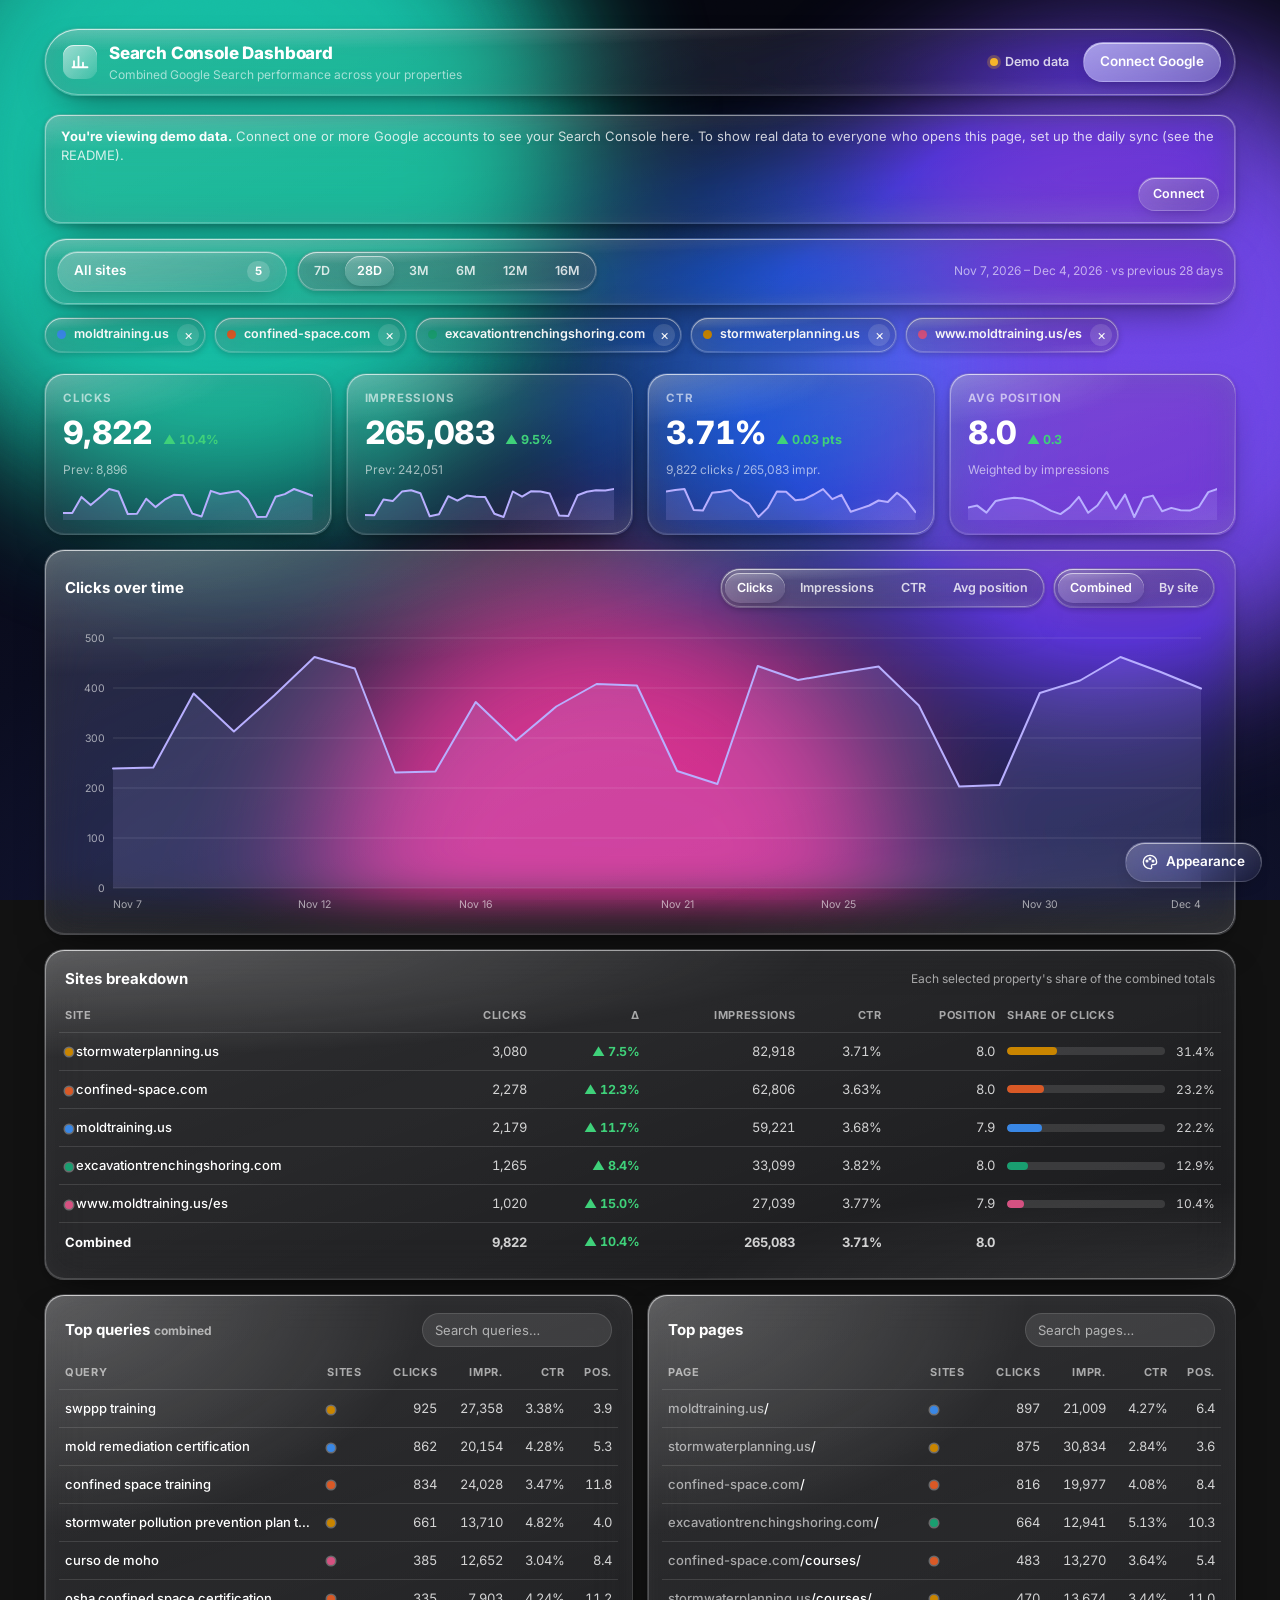
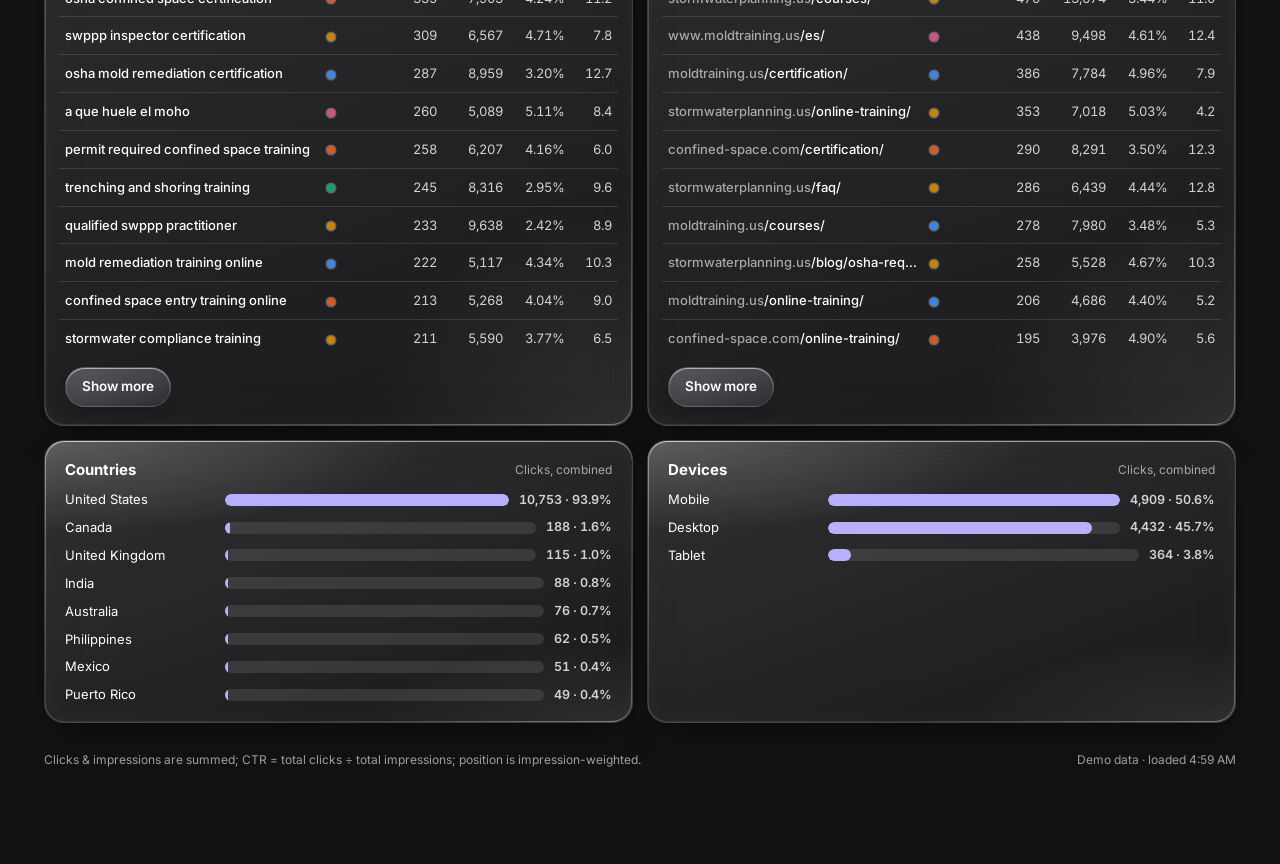
==== commit dc8e3b9a: "Share Search Console data with all visitors; support multiple accounts - Daily GitHub Action (script" ====
--- a/index.html
+++ b/index.html
@@ -11,6 +11,7 @@
 <script src="assets/glass-theme.js"></script>
 <style>
   *{ box-sizing: border-box; }
+  [hidden]{ display: none !important; }
   html,body{ margin:0; padding:0; }
   body{ font-family: 'Inter', system-ui, -apple-system, 'Segoe UI', sans-serif; -webkit-font-smoothing: antialiased; line-height: 1.45; }
   button{ font-family: inherit; }
@@ -20,7 +21,7 @@
   @media (min-width: 700px){ .wrap{ padding: 28px 24px 96px; } }
 
   /* top bar */
-  .topbar{ display:flex; align-items:center; justify-content: space-between; gap: 14px; flex-wrap: wrap; padding: 12px 14px 12px 18px; border-radius: 999px; margin-bottom: 18px; }
+  .topbar{ z-index: 30; display:flex; align-items:center; justify-content: space-between; gap: 14px; flex-wrap: wrap; padding: 12px 14px 12px 18px; border-radius: 999px; margin-bottom: 18px; }
   .brand{ display:flex; align-items:center; gap: 12px; min-width: 0; }
   .brand-mark{ width: 34px; height: 34px; border-radius: 11px; flex:none; display:grid; place-items:center;
     background: linear-gradient(135deg, rgba(255,255,255,.55), rgba(255,255,255,.12)); box-shadow: inset 0 1px 0 rgba(255,255,255,.7); }
@@ -40,8 +41,9 @@
   .ms-trigger{ min-width: 230px; justify-content: space-between; }
   .ms-trigger .count{ font-size: 11.5px; font-weight: 700; padding: 2px 8px; border-radius: 999px; background: rgba(255,255,255,.18); }
   .ms-pop{ position:absolute; left:0; top: calc(100% + 8px); width: min(380px, calc(100vw - 32px)); padding: 10px; display:none; z-index: 40;
-    --g-tint: rgba(10,12,24,0.45); }
-  html[data-tone="light"] .ms-pop{ --g-tint: rgba(255,255,255,0.55); }
+    --g-tint: rgba(14,16,30,0.80); }
+  /* popovers sit inside another glass panel, where backdrop blur can't reach the page, so they need a denser fill */
+  html[data-tone="light"] .ms-pop{ --g-tint: rgba(255,255,255,0.86); }
   .ms-pop.open{ display:block; }
   .ms-search{ width:100%; font: inherit; font-size: 14px; color: var(--g-text); background: rgba(255,255,255,.1); border: 1px solid var(--g-edge-soft); border-radius: 12px; padding: 9px 12px; }
   .ms-search::placeholder{ color: var(--g-text-3); }
@@ -54,6 +56,17 @@
   .ms-item input{ width: 17px; height: 17px; accent-color: var(--accent); flex:none; margin:0; }
   .ms-item .ms-name{ flex:1; min-width:0; overflow:hidden; text-overflow: ellipsis; white-space: nowrap; }
   .ms-item .ms-kind{ font-size: 10.5px; font-weight: 700; letter-spacing: .05em; text-transform: uppercase; color: var(--g-text-3); }
+  .acct-pop{ left: auto; right: 0; }
+  .acct-head{ font-size: 11px; font-weight: 700; letter-spacing: .08em; text-transform: uppercase; color: var(--g-text-3); padding: 2px 8px 6px; }
+  .acct-item{ display:flex; align-items:center; gap: 8px; padding: 8px; border-radius: 10px; }
+  .acct-item:hover{ background: rgba(255,255,255,.08); }
+  .acct-main{ flex:1; min-width:0; display:flex; flex-direction: column; }
+  .acct-email{ font-size: 13.5px; font-weight: 600; overflow:hidden; text-overflow: ellipsis; white-space: nowrap; }
+  .acct-meta{ font-size: 12px; color: var(--g-text-3); }
+  .acct-act{ font: inherit; font-size: 12px; font-weight: 600; color: var(--g-text); background: rgba(255,255,255,.14); border: 1px solid var(--g-edge-soft); border-radius: 999px; padding: 4px 10px; cursor: pointer; }
+  .acct-x{ width: 24px; height: 24px; border-radius: 50%; border: none; background: rgba(255,255,255,.12); color: var(--g-text); cursor: pointer; font-size: 15px; line-height: 1; padding: 0; flex: none; }
+  .acct-x:hover{ background: rgba(255,255,255,.26); }
+  .acct-note{ margin: 4px 8px 2px; font-size: 11.5px; color: var(--g-text-3); }
   .ms-empty{ padding: 14px 8px; font-size: 13px; color: var(--g-text-3); }
 
   .seg{ display:inline-flex; gap: 3px; padding: 4px; border-radius: 999px; flex-wrap: wrap; }
@@ -173,12 +186,20 @@
     </div>
     <div class="topbar-actions">
       <span class="source-pill" id="sourcePill"><span class="dot"></span><span id="sourceText">Demo data</span></span>
-      <button class="glass-btn primary" id="connectBtn" type="button">Connect Google</button>
+      <div class="ms acct-menu" id="acctMenu">
+        <button class="glass-btn primary" id="connectBtn" type="button" aria-haspopup="true" aria-expanded="false">Connect Google</button>
+        <div class="ms-pop glass-panel acct-pop" id="acctPop">
+          <div class="acct-head">Google accounts</div>
+          <ul class="ms-list" id="acctList"></ul>
+          <div class="ms-bulk"><button type="button" id="acctAdd">+ Add another account</button><button type="button" id="acctShared" hidden>Back to shared view</button></div>
+          <p class="acct-note" id="acctNote"></p>
+        </div>
+      </div>
     </div>
   </header>
 
   <div class="banner glass-panel" id="demoBanner">
-    <span><b>You're viewing demo data.</b> Connect your Google account to load every property in your Search Console — nothing is stored on a server; data stays in your browser.</span>
+    <span><b>You're viewing demo data.</b> Connect one or more Google accounts to see your Search Console here. To show real data to everyone who opens this page, set up the daily sync (see the README).</span>
     <button class="glass-btn" type="button" id="bannerConnect">Connect</button>
   </div>
 
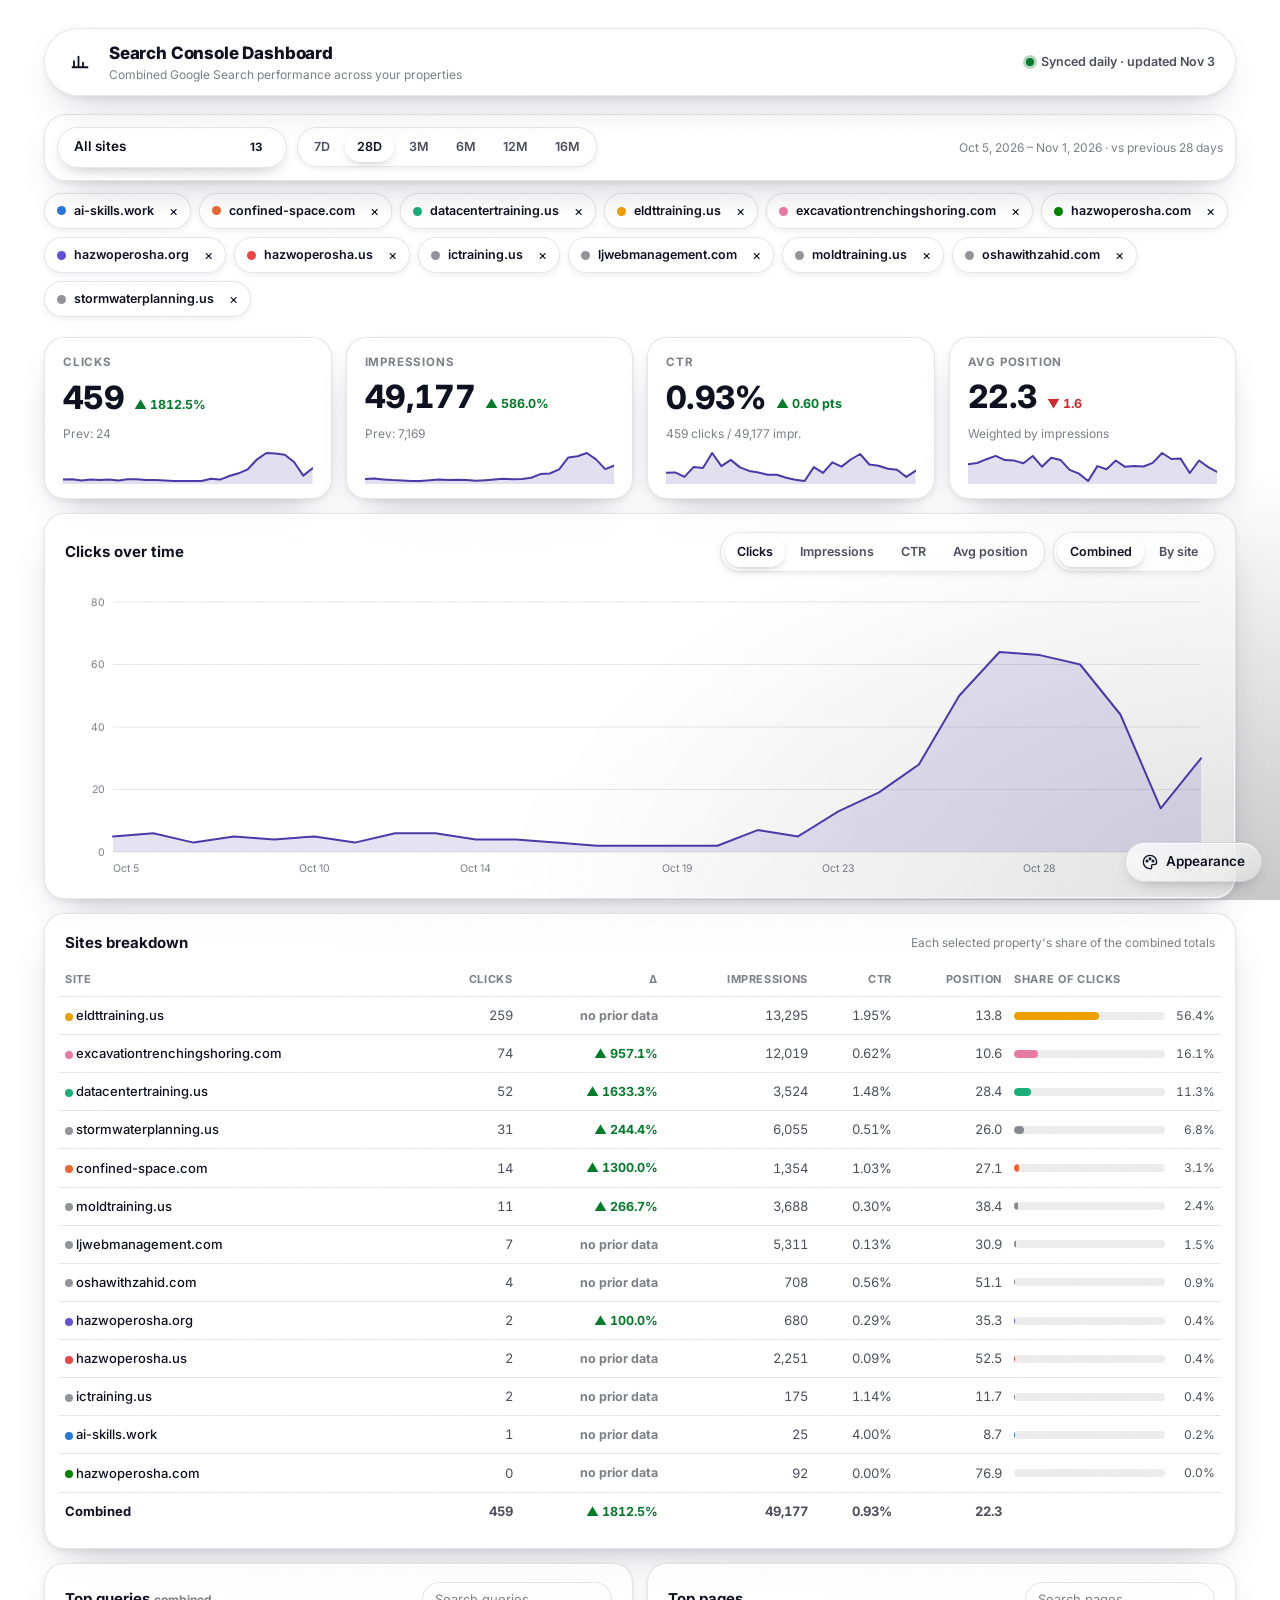
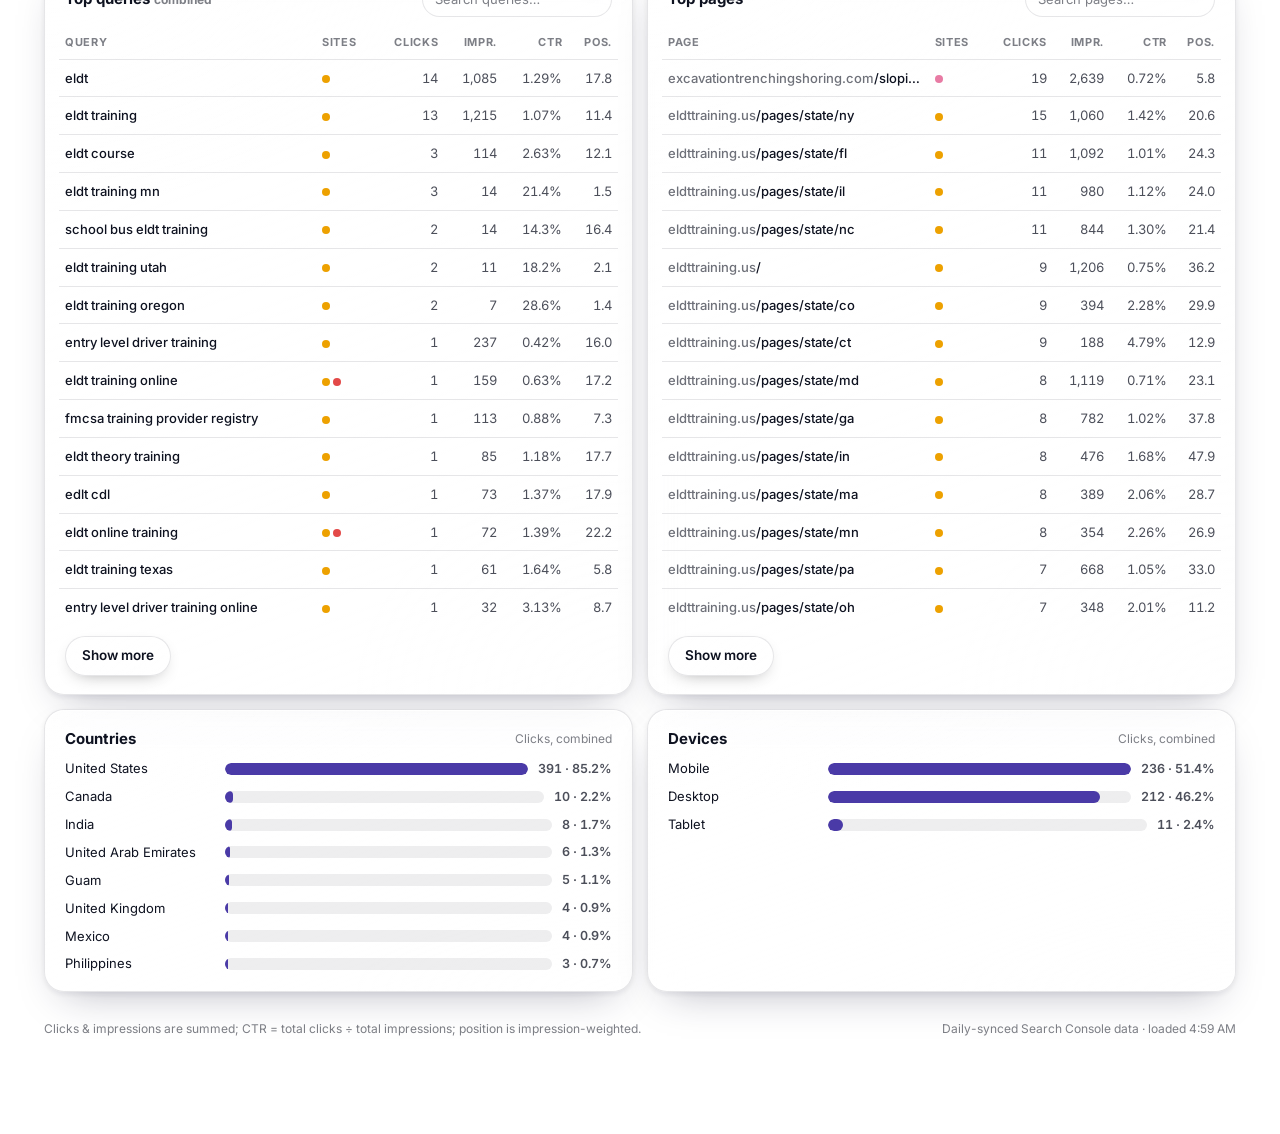
==== commit 1ecf1ed6: "Default to a white background; remove browser sign-in (live data) - Plain white is the default backg" ====
--- a/index.html
+++ b/index.html
@@ -56,17 +56,6 @@
   .ms-item input{ width: 17px; height: 17px; accent-color: var(--accent); flex:none; margin:0; }
   .ms-item .ms-name{ flex:1; min-width:0; overflow:hidden; text-overflow: ellipsis; white-space: nowrap; }
   .ms-item .ms-kind{ font-size: 10.5px; font-weight: 700; letter-spacing: .05em; text-transform: uppercase; color: var(--g-text-3); }
-  .acct-pop{ left: auto; right: 0; }
-  .acct-head{ font-size: 11px; font-weight: 700; letter-spacing: .08em; text-transform: uppercase; color: var(--g-text-3); padding: 2px 8px 6px; }
-  .acct-item{ display:flex; align-items:center; gap: 8px; padding: 8px; border-radius: 10px; }
-  .acct-item:hover{ background: rgba(255,255,255,.08); }
-  .acct-main{ flex:1; min-width:0; display:flex; flex-direction: column; }
-  .acct-email{ font-size: 13.5px; font-weight: 600; overflow:hidden; text-overflow: ellipsis; white-space: nowrap; }
-  .acct-meta{ font-size: 12px; color: var(--g-text-3); }
-  .acct-act{ font: inherit; font-size: 12px; font-weight: 600; color: var(--g-text); background: rgba(255,255,255,.14); border: 1px solid var(--g-edge-soft); border-radius: 999px; padding: 4px 10px; cursor: pointer; }
-  .acct-x{ width: 24px; height: 24px; border-radius: 50%; border: none; background: rgba(255,255,255,.12); color: var(--g-text); cursor: pointer; font-size: 15px; line-height: 1; padding: 0; flex: none; }
-  .acct-x:hover{ background: rgba(255,255,255,.26); }
-  .acct-note{ margin: 4px 8px 2px; font-size: 11.5px; color: var(--g-text-3); }
   .ms-empty{ padding: 14px 8px; font-size: 13px; color: var(--g-text-3); }
 
   .seg{ display:inline-flex; gap: 3px; padding: 4px; border-radius: 999px; flex-wrap: wrap; }
@@ -150,24 +139,14 @@
   .bar .fill{ height: 100%; border-radius: 6px; background: var(--accent); min-width: 3px; }
   .bar .val{ font-variant-numeric: tabular-nums; font-weight: 600; color: var(--g-text-2); font-size: 12.5px; }
 
-  /* banner, dialog, toast */
+  /* banner, toast */
   .banner{ display:flex; gap: 12px; align-items:center; padding: 12px 16px; border-radius: 16px; font-size: 13px; color: var(--g-text-2); margin-bottom: 14px; flex-wrap: wrap; }
   .banner b{ color: var(--g-text); }
-  .banner .glass-btn{ margin-left: auto; padding: 7px 14px; font-size: 12.5px; }
   .loading{ position: relative; }
   .loading::after{ content:""; position:absolute; left: 20px; right: 20px; top: 0; height: 2px; border-radius: 2px;
     background: linear-gradient(90deg, transparent, var(--g-text), transparent); background-size: 200% 100%; animation: shimmer 1.1s linear infinite; }
   @keyframes shimmer{ from{ background-position: 200% 0; } to{ background-position: -200% 0; } }
 
-  dialog.glass-panel{ color: var(--g-text); border: none; padding: 22px; width: min(520px, calc(100vw - 32px)); --g-tint: rgba(10,12,24,.55); }
-  html[data-tone="light"] dialog.glass-panel{ --g-tint: rgba(255,255,255,.6); }
-  dialog::backdrop{ background: rgba(0,0,0,.35); -webkit-backdrop-filter: blur(4px); backdrop-filter: blur(4px); }
-  dialog h2{ margin: 0 0 6px; font-size: 18px; }
-  dialog p, dialog li{ font-size: 13px; color: var(--g-text-2); }
-  dialog ol{ padding-left: 18px; margin: 8px 0 14px; }
-  dialog code{ font-size: 12px; padding: 1px 5px; border-radius: 5px; background: rgba(255,255,255,.12); }
-  dialog input{ width: 100%; font: inherit; font-size: 13px; color: var(--g-text); background: rgba(255,255,255,.1); border: 1px solid var(--g-edge-soft); border-radius: 12px; padding: 10px 12px; }
-  .dlg-actions{ display:flex; justify-content: flex-end; gap: 8px; margin-top: 16px; flex-wrap: wrap; }
   .toast{ position: fixed; left: 50%; bottom: 22px; transform: translateX(-50%); z-index: 80; padding: 11px 16px; border-radius: 14px; font-size: 13px; max-width: calc(100vw - 32px); display:none; --g-tint: rgba(10,12,24,.55); }
   html[data-tone="light"] .toast{ --g-tint: rgba(255,255,255,.6); }
   .toast.show{ display:block; }
@@ -186,21 +165,11 @@
     </div>
     <div class="topbar-actions">
       <span class="source-pill" id="sourcePill"><span class="dot"></span><span id="sourceText">Demo data</span></span>
-      <div class="ms acct-menu" id="acctMenu">
-        <button class="glass-btn primary" id="connectBtn" type="button" aria-haspopup="true" aria-expanded="false">Connect Google</button>
-        <div class="ms-pop glass-panel acct-pop" id="acctPop">
-          <div class="acct-head">Google accounts</div>
-          <ul class="ms-list" id="acctList"></ul>
-          <div class="ms-bulk"><button type="button" id="acctAdd">+ Add another account</button><button type="button" id="acctShared" hidden>Back to shared view</button></div>
-          <p class="acct-note" id="acctNote"></p>
-        </div>
-      </div>
     </div>
   </header>
 
   <div class="banner glass-panel" id="demoBanner">
-    <span><b>You're viewing demo data.</b> Connect one or more Google accounts to see your Search Console here. To show real data to everyone who opens this page, set up the daily sync (see the README).</span>
-    <button class="glass-btn" type="button" id="bannerConnect">Connect</button>
+    <span><b>You're viewing demo data.</b> Real data appears here once the daily Search Console sync has run (see the README).</span>
   </div>
 
   <section class="controls glass-panel" aria-label="Filters">
@@ -276,26 +245,8 @@
   </footer>
 </div>
 
-<dialog class="glass-panel" id="setupDlg">
-  <h2>Connect Google Search Console</h2>
-  <p>This dashboard calls the Search Console API straight from your browser with read-only access. It needs an OAuth Client ID (one-time setup, ~3 minutes):</p>
-  <ol>
-    <li>In <a href="https://console.cloud.google.com/apis/library/searchconsole.googleapis.com" target="_blank" rel="noopener">Google Cloud Console</a>, enable the <b>Google Search Console API</b>.</li>
-    <li>Configure the OAuth consent screen (External or Internal) and add yourself as a test user.</li>
-    <li>Create credentials → <b>OAuth client ID</b> → <b>Web application</b>. Add <code id="originHint"></code> under <i>Authorized JavaScript origins</i>.</li>
-    <li>Paste the Client ID below (or commit it to <code>gsc-config.js</code>).</li>
-  </ol>
-  <label for="clientIdInput" class="sr-only">OAuth Client ID</label>
-  <input id="clientIdInput" placeholder="1234567890-abc123.apps.googleusercontent.com" spellcheck="false">
-  <div class="dlg-actions">
-    <button class="glass-btn" type="button" id="dlgCancel">Cancel</button>
-    <button class="glass-btn primary" type="button" id="dlgSave">Save &amp; connect</button>
-  </div>
-</dialog>
-
 <div class="toast glass-panel" id="toast" role="status" aria-live="polite"></div>
 
-<script src="gsc-config.js"></script>
 <script src="assets/gsc-dashboard.js"></script>
 </body>
 </html>
--- a/assets/glass.css
+++ b/assets/glass.css
@@ -107,6 +107,11 @@
 #glass-bg[data-bg="pearl"] .b3{ width:48vw; height:48vw; left:20vw; bottom:-25vw; background:#ffc2a8; opacity:.75; }
 #glass-bg[data-bg="pearl"] .b4{ width:30vw; height:30vw; left:50vw; top:25vh; background:#a8ffd9; opacity:.55; }
 
+/* Photo backgrounds: the image is set inline by glass-theme.js */
+#glass-bg[data-bg="photo"] .blob, #glass-bg[data-bg="photo"] .grain{ display: none; }
+/* busier backgrounds get a slightly denser glass so text stays readable */
+html.glass[data-bg-kind="photo"]{ --g-tint: rgba(8,10,22,0.30); }
+
 /* ---------- the glass material ---------- */
 .glass-panel{
   position: relative;
@@ -194,6 +199,9 @@
 .ap-preset[data-bg="pearl"] span{ color:#0e1220; background: rgba(255,255,255,.45); }
 .ap-preset[data-bg="solid"]{ background: conic-gradient(from 0deg, #f33, #fd3, #3f6, #3df, #63f, #f3d, #f33); }
 
+.ap-photos{ display:grid; grid-template-columns: repeat(3, 1fr); gap: 8px; }
+.ap-preset.ap-photo{ aspect-ratio: 16 / 10; background-size: cover; background-position: center; }
+.ap-preset.ap-photo span{ font-size: 10px; padding: 3px 0 4px; }
 .ap-solid{ display:none; margin-top: 4px; }
 .ap-solid.show{ display:block; }
 .ap-wheel-wrap{ position: relative; width: 220px; height: 220px; margin: 6px auto 0; touch-action: none; }
